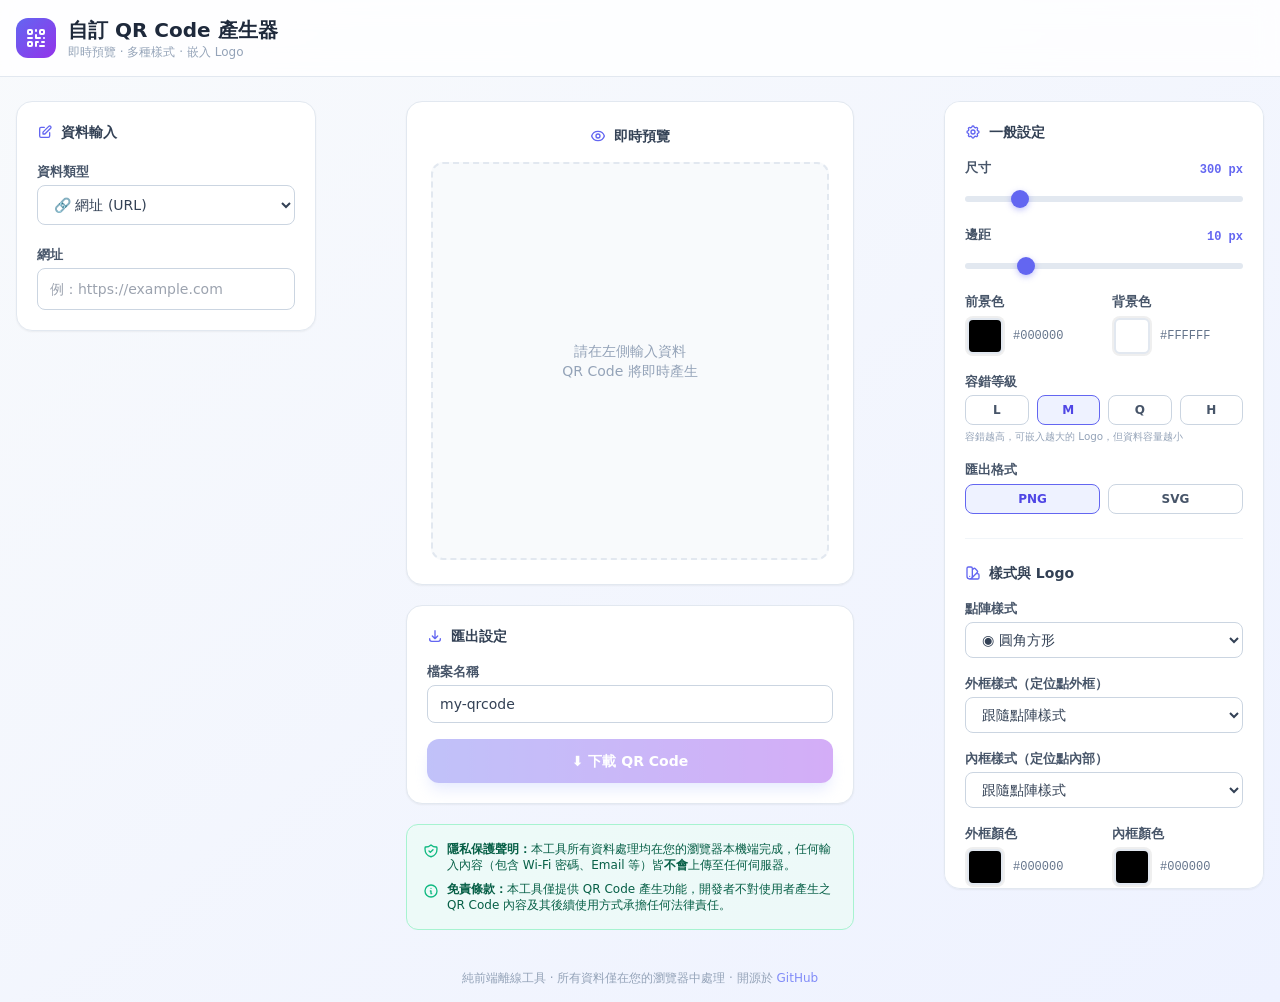
==== index.html @ b0bf81ec ""Initial commit"" ====
<!DOCTYPE html>
<html lang="zh-Hant">
<head>
  <meta charset="UTF-8" />
  <meta name="viewport" content="width=device-width, initial-scale=1.0" />
  <title>自訂 QR Code 產生器</title>

  <!-- ═══ Content Security Policy ═══ -->
  <meta http-equiv="Content-Security-Policy"
        content="default-src 'none';
                 script-src 'self' 'unsafe-inline';
                 style-src 'self' 'unsafe-inline';
                 img-src 'self' data: blob:;
                 font-src 'self';
                 connect-src 'none';
                 form-action 'none';
                 base-uri 'self';" />

  <!-- ═══ Additional Security Headers ═══ -->
  <meta http-equiv="X-Content-Type-Options" content="nosniff" />
  <meta name="referrer" content="no-referrer" />

  <!-- ═══ Production CSS (compiled Tailwind) ═══ -->
  <link rel="stylesheet" href="assets/css/style.css" />

  <!-- ═══ Local JS (no external CDN) ═══ -->
  <script src="assets/js/qr-code-styling.js" defer></script>

  <style>
    /* ── Custom scrollbar ── */
    ::-webkit-scrollbar { width: 6px; }
    ::-webkit-scrollbar-track { background: transparent; }
    ::-webkit-scrollbar-thumb { background: #cbd5e1; border-radius: 3px; }

    /* ── Smooth transitions ── */
    input, select, button, .panel { transition: all 0.3s ease; }
    .panel:hover { box-shadow: 0 8px 30px rgba(0,0,0,0.08); }

    /* ── Range slider ── */
    input[type="range"] {
      -webkit-appearance: none; appearance: none;
      height: 6px; border-radius: 3px; background: #e2e8f0; outline: none;
    }
    input[type="range"]::-webkit-slider-thumb {
      -webkit-appearance: none; appearance: none;
      width: 18px; height: 18px; border-radius: 50%;
      background: #6366f1; cursor: pointer;
      box-shadow: 0 2px 6px rgba(99,102,241,0.4);
      transition: transform 0.2s ease;
    }
    input[type="range"]::-webkit-slider-thumb:hover { transform: scale(1.2); }

    /* ── Color input ── */
    input[type="color"] {
      -webkit-appearance: none; appearance: none; border: none;
      width: 40px; height: 40px; border-radius: 8px; cursor: pointer; padding: 2px;
    }
    input[type="color"]::-webkit-color-swatch-wrapper { padding: 0; }
    input[type="color"]::-webkit-color-swatch { border: 2px solid #e2e8f0; border-radius: 6px; }

    /* ── QR container ── */
    #qr-canvas { display: flex; align-items: center; justify-content: center; }
    #qr-canvas canvas, #qr-canvas svg { max-width: 100%; height: auto !important; }

    /* ── Animations ── */
    @keyframes fadeIn {
      from { opacity: 0; transform: translateY(8px); }
      to   { opacity: 1; transform: translateY(0); }
    }
    .fade-in { animation: fadeIn 0.35s ease-out; }

    .field-label {
      font-size: 0.8rem; font-weight: 600; color: #475569;
      margin-bottom: 0.25rem; display: block;
    }
    .active-ec  { background: #eef2ff; border-color: #6366f1 !important; color: #4f46e5 !important; font-weight: 700; }
    .active-fmt { background: #eef2ff; border-color: #6366f1 !important; color: #4f46e5 !important; font-weight: 700; }
  </style>
</head>
<body class="bg-gradient-to-br from-slate-50 to-indigo-50 min-h-screen">

  <!-- ════════ Header ════════ -->
  <header class="bg-white/80 backdrop-blur-md border-b border-slate-200 sticky top-0 z-50">
    <div class="max-w-7xl mx-auto px-4 py-4 flex items-center gap-3">
      <div class="w-10 h-10 rounded-xl bg-gradient-to-br from-indigo-500 to-purple-600 flex items-center justify-center">
        <svg class="w-6 h-6 text-white" fill="none" stroke="currentColor" viewBox="0 0 24 24">
          <path stroke-linecap="round" stroke-linejoin="round" stroke-width="2"
                d="M12 4v1m6 11h2m-6 0h-2v4m0-11v3m0 0h.01M12 12h4.01M16 20h4M4 12h4m12 0h.01M5 8h2a1 1 0 001-1V5a1 1 0 00-1-1H5a1 1 0 00-1 1v2a1 1 0 001 1zm12 0h2a1 1 0 001-1V5a1 1 0 00-1-1h-2a1 1 0 00-1 1v2a1 1 0 001 1zM5 20h2a1 1 0 001-1v-2a1 1 0 00-1-1H5a1 1 0 00-1 1v2a1 1 0 001 1z" />
        </svg>
      </div>
      <div>
        <h1 class="text-xl font-bold text-slate-800">自訂 QR Code 產生器</h1>
        <p class="text-xs text-slate-400">即時預覽 · 多種樣式 · 嵌入 Logo</p>
      </div>
    </div>
  </header>

  <!-- ════════ Main 3-Column Grid ════════ -->
  <main class="max-w-7xl mx-auto px-4 py-6 grid grid-cols-1 lg:grid-cols-[300px_1fr_320px] gap-6">

    <!-- ═══ LEFT: Input Panel ═══ -->
    <section class="panel bg-white rounded-2xl shadow-sm border border-slate-200 p-5 space-y-5 h-fit lg:sticky lg:top-24">
      <h2 class="text-sm font-bold text-slate-700 flex items-center gap-2">
        <svg class="w-4 h-4 text-indigo-500" fill="none" stroke="currentColor" viewBox="0 0 24 24"><path stroke-linecap="round" stroke-linejoin="round" stroke-width="2" d="M11 5H6a2 2 0 00-2 2v11a2 2 0 002 2h11a2 2 0 002-2v-5m-1.414-9.414a2 2 0 112.828 2.828L11.828 15H9v-2.828l8.586-8.586z"/></svg>
        資料輸入
      </h2>

      <!-- Data Type Selector -->
      <div>
        <label class="field-label" for="data-type">資料類型</label>
        <select id="data-type"
                class="w-full rounded-lg border border-slate-300 bg-white px-3 py-2.5 text-sm text-slate-700 focus:ring-2 focus:ring-indigo-400 focus:border-indigo-400 outline-none">
          <option value="url">&#128279; 網址 (URL)</option>
          <option value="text">&#128221; 純文字</option>
          <option value="wifi">&#128246; Wi-Fi</option>
          <option value="email">&#128231; 電子郵件</option>
        </select>
      </div>

      <!-- Dynamic Input Container -->
      <div id="dynamic-inputs" class="space-y-4 fade-in"></div>
    </section>

    <!-- ═══ CENTER: Preview & Actions ═══ -->
    <section class="flex flex-col items-center gap-5">
      <!-- QR Preview Card -->
      <div class="panel bg-white rounded-2xl shadow-sm border border-slate-200 p-6 w-full max-w-md">
        <h2 class="text-sm font-bold text-slate-700 mb-4 text-center flex items-center justify-center gap-2">
          <svg class="w-4 h-4 text-indigo-500" fill="none" stroke="currentColor" viewBox="0 0 24 24"><path stroke-linecap="round" stroke-linejoin="round" stroke-width="2" d="M15 12a3 3 0 11-6 0 3 3 0 016 0z"/><path stroke-linecap="round" stroke-linejoin="round" stroke-width="2" d="M2.458 12C3.732 7.943 7.523 5 12 5c4.478 0 8.268 2.943 9.542 7-1.274 4.057-5.064 7-9.542 7-4.477 0-8.268-2.943-9.542-7z"/></svg>
          即時預覽
        </h2>
        <div id="qr-canvas"
             class="w-full aspect-square bg-slate-50 rounded-xl flex items-center justify-center border-2 border-dashed border-slate-200 overflow-hidden">
          <p id="qr-placeholder" class="text-slate-400 text-sm text-center px-4">請在左側輸入資料<br/>QR Code 將即時產生</p>
        </div>
        <!-- Error message -->
        <div id="error-container"
             class="hidden mt-3 p-3 bg-red-50 border border-red-200 rounded-lg text-red-600 text-xs flex items-start gap-2">
          <svg class="w-4 h-4 mt-0.5 flex-shrink-0" fill="none" stroke="currentColor" viewBox="0 0 24 24"><path stroke-linecap="round" stroke-linejoin="round" stroke-width="2" d="M12 8v4m0 4h.01M21 12a9 9 0 11-18 0 9 9 0 0118 0z"/></svg>
          <span id="error-message"></span>
        </div>
      </div>

      <!-- Actions Card -->
      <div class="panel bg-white rounded-2xl shadow-sm border border-slate-200 p-5 w-full max-w-md space-y-4">
        <h2 class="text-sm font-bold text-slate-700 flex items-center gap-2">
          <svg class="w-4 h-4 text-indigo-500" fill="none" stroke="currentColor" viewBox="0 0 24 24"><path stroke-linecap="round" stroke-linejoin="round" stroke-width="2" d="M4 16v1a3 3 0 003 3h10a3 3 0 003-3v-1m-4-4l-4 4m0 0l-4-4m4 4V4"/></svg>
          匯出設定
        </h2>
        <div>
          <label class="field-label" for="filename-input">檔案名稱</label>
          <input id="filename-input" type="text" value="my-qrcode" placeholder="輸入檔案名稱"
                 class="w-full rounded-lg border border-slate-300 px-3 py-2 text-sm text-slate-700 focus:ring-2 focus:ring-indigo-400 focus:border-indigo-400 outline-none" />
        </div>
        <button id="download-btn"
                class="w-full py-3 rounded-xl bg-gradient-to-r from-indigo-500 to-purple-600 text-white font-semibold text-sm hover:from-indigo-600 hover:to-purple-700 active:scale-95 transition-all shadow-lg shadow-indigo-200 disabled:opacity-40 disabled:cursor-not-allowed disabled:active:scale-100"
                disabled>
          &#11015; 下載 QR Code
        </button>
      </div>

      <!-- Privacy & Disclaimer -->
      <div class="w-full max-w-md bg-emerald-50/60 border border-emerald-200 rounded-xl p-4 text-xs text-emerald-800 space-y-2">
        <p class="flex items-start gap-2">
          <svg class="w-4 h-4 mt-0.5 flex-shrink-0 text-emerald-500" fill="none" stroke="currentColor" viewBox="0 0 24 24"><path stroke-linecap="round" stroke-linejoin="round" stroke-width="2" d="M9 12l2 2 4-4m5.618-4.016A11.955 11.955 0 0112 2.944a11.955 11.955 0 01-8.618 3.04A12.02 12.02 0 003 9c0 5.591 3.824 10.29 9 11.622 5.176-1.332 9-6.03 9-11.622 0-1.042-.133-2.052-.382-3.016z"/></svg>
          <span><strong>隱私保護聲明：</strong>本工具所有資料處理均在您的瀏覽器本機端完成，任何輸入內容（包含 Wi-Fi 密碼、Email 等）皆<strong>不會</strong>上傳至任何伺服器。</span>
        </p>
        <p class="flex items-start gap-2">
          <svg class="w-4 h-4 mt-0.5 flex-shrink-0 text-emerald-500" fill="none" stroke="currentColor" viewBox="0 0 24 24"><path stroke-linecap="round" stroke-linejoin="round" stroke-width="2" d="M13 16h-1v-4h-1m1-4h.01M21 12a9 9 0 11-18 0 9 9 0 0118 0z"/></svg>
          <span><strong>免責條款：</strong>本工具僅提供 QR Code 產生功能，開發者不對使用者產生之 QR Code 內容及其後續使用方式承擔任何法律責任。</span>
        </p>
      </div>
    </section>

    <!-- ═══ RIGHT: Settings Panel ═══ -->
    <section class="panel bg-white rounded-2xl shadow-sm border border-slate-200 p-5 space-y-6 h-fit lg:sticky lg:top-24 overflow-y-auto lg:max-h-[calc(100vh-7rem)]">

      <!-- ── General Settings ── -->
      <div class="space-y-4">
        <h2 class="text-sm font-bold text-slate-700 flex items-center gap-2">
          <svg class="w-4 h-4 text-indigo-500" fill="none" stroke="currentColor" viewBox="0 0 24 24"><path stroke-linecap="round" stroke-linejoin="round" stroke-width="2" d="M10.325 4.317c.426-1.756 2.924-1.756 3.35 0a1.724 1.724 0 002.573 1.066c1.543-.94 3.31.826 2.37 2.37a1.724 1.724 0 001.066 2.573c1.756.426 1.756 2.924 0 3.35a1.724 1.724 0 00-1.066 2.573c.94 1.543-.826 3.31-2.37 2.37a1.724 1.724 0 00-2.573 1.066c-.426 1.756-2.924 1.756-3.35 0a1.724 1.724 0 00-2.573-1.066c-1.543.94-3.31-.826-2.37-2.37a1.724 1.724 0 00-1.066-2.573c-1.756-.426-1.756-2.924 0-3.35a1.724 1.724 0 001.066-2.573c-.94-1.543.826-3.31 2.37-2.37.996.608 2.296.07 2.572-1.065z"/><path stroke-linecap="round" stroke-linejoin="round" stroke-width="2" d="M15 12a3 3 0 11-6 0 3 3 0 016 0z"/></svg>
          一般設定
        </h2>

        <!-- Size -->
        <div>
          <div class="flex justify-between items-center mb-1">
            <label class="field-label">尺寸</label>
            <span id="size-value" class="text-xs text-indigo-500 font-mono font-semibold">300 px</span>
          </div>
          <input id="size-slider" type="range" min="150" max="1000" value="300" step="10" class="w-full" />
        </div>

        <!-- Margin -->
        <div>
          <div class="flex justify-between items-center mb-1">
            <label class="field-label">邊距</label>
            <span id="margin-value" class="text-xs text-indigo-500 font-mono font-semibold">10 px</span>
          </div>
          <input id="margin-slider" type="range" min="0" max="50" value="10" step="1" class="w-full" />
        </div>

        <!-- Colors -->
        <div class="grid grid-cols-2 gap-4">
          <div>
            <label class="field-label">前景色</label>
            <div class="flex items-center gap-2">
              <input id="fg-color" type="color" value="#000000" />
              <span id="fg-hex" class="text-xs font-mono text-slate-500">#000000</span>
            </div>
          </div>
          <div>
            <label class="field-label">背景色</label>
            <div class="flex items-center gap-2">
              <input id="bg-color" type="color" value="#FFFFFF" />
              <span id="bg-hex" class="text-xs font-mono text-slate-500">#FFFFFF</span>
            </div>
          </div>
        </div>

        <!-- Error Correction -->
        <div>
          <label class="field-label">容錯等級</label>
          <div class="grid grid-cols-4 gap-2 mt-1">
            <button data-ec="L" class="ec-btn py-1.5 rounded-lg text-xs font-semibold border border-slate-300 text-slate-600 hover:border-indigo-400 hover:text-indigo-600 transition-all" title="低 (~7%)">L</button>
            <button data-ec="M" class="ec-btn py-1.5 rounded-lg text-xs font-semibold border border-slate-300 text-slate-600 hover:border-indigo-400 hover:text-indigo-600 transition-all active-ec" title="中 (~15%)">M</button>
            <button data-ec="Q" class="ec-btn py-1.5 rounded-lg text-xs font-semibold border border-slate-300 text-slate-600 hover:border-indigo-400 hover:text-indigo-600 transition-all" title="較高 (~25%)">Q</button>
            <button data-ec="H" class="ec-btn py-1.5 rounded-lg text-xs font-semibold border border-slate-300 text-slate-600 hover:border-indigo-400 hover:text-indigo-600 transition-all" title="最高 (~30%)">H</button>
          </div>
          <p class="text-[0.65rem] text-slate-400 mt-1">容錯越高，可嵌入越大的 Logo，但資料容量越小</p>
        </div>

        <!-- Export Format -->
        <div>
          <label class="field-label">匯出格式</label>
          <div class="grid grid-cols-2 gap-2 mt-1">
            <button data-fmt="png" class="fmt-btn py-1.5 rounded-lg text-xs font-semibold border border-slate-300 text-slate-600 hover:border-indigo-400 hover:text-indigo-600 transition-all active-fmt">PNG</button>
            <button data-fmt="svg" class="fmt-btn py-1.5 rounded-lg text-xs font-semibold border border-slate-300 text-slate-600 hover:border-indigo-400 hover:text-indigo-600 transition-all">SVG</button>
          </div>
        </div>
      </div>

      <hr class="border-slate-100" />

      <!-- ── Design & Logo ── -->
      <div class="space-y-4">
        <h2 class="text-sm font-bold text-slate-700 flex items-center gap-2">
          <svg class="w-4 h-4 text-indigo-500" fill="none" stroke="currentColor" viewBox="0 0 24 24"><path stroke-linecap="round" stroke-linejoin="round" stroke-width="2" d="M7 21a4 4 0 01-4-4V5a2 2 0 012-2h4a2 2 0 012 2v12a4 4 0 01-4 4zm0 0h12a2 2 0 002-2v-4a2 2 0 00-2-2h-2.343M11 7.343l1.657-1.657a2 2 0 012.828 0l2.829 2.829a2 2 0 010 2.828l-8.486 8.485M7 17h.01"/></svg>
          樣式與 Logo
        </h2>

        <!-- Dot Style -->
        <div>
          <label class="field-label">點陣樣式</label>
          <select id="dot-style"
                  class="w-full rounded-lg border border-slate-300 bg-white px-3 py-2 text-sm text-slate-700 focus:ring-2 focus:ring-indigo-400 focus:border-indigo-400 outline-none">
            <option value="square">&#9632; 方形</option>
            <option value="dots">&#9679; 圓點</option>
            <option value="rounded" selected>&#9673; 圓角方形</option>
            <option value="extra-rounded">&#11044; 超圓角</option>
            <option value="classy">&#9670; 經典</option>
            <option value="classy-rounded">&#9671; 經典圓角</option>
          </select>
        </div>

        <!-- Corner Square Style (Outer Eye) -->
        <div>
          <label class="field-label">外框樣式（定位點外框）</label>
          <select id="corner-square-style"
                  class="w-full rounded-lg border border-slate-300 bg-white px-3 py-2 text-sm text-slate-700 focus:ring-2 focus:ring-indigo-400 focus:border-indigo-400 outline-none">
            <option value="">跟隨點陣樣式</option>
            <option value="square">&#9632; 方形</option>
            <option value="dot">&#9679; 圓形</option>
            <option value="extra-rounded">&#9673; 超圓角</option>
          </select>
        </div>

        <!-- Corner Dot Style (Inner Eye) -->
        <div>
          <label class="field-label">內框樣式（定位點內部）</label>
          <select id="corner-dot-style"
                  class="w-full rounded-lg border border-slate-300 bg-white px-3 py-2 text-sm text-slate-700 focus:ring-2 focus:ring-indigo-400 focus:border-indigo-400 outline-none">
            <option value="">跟隨點陣樣式</option>
            <option value="square">&#9632; 方形</option>
            <option value="dot">&#9679; 圓形</option>
          </select>
        </div>

        <!-- Corner Colors -->
        <div class="grid grid-cols-2 gap-4">
          <div>
            <label class="field-label">外框顏色</label>
            <div class="flex items-center gap-2">
              <input id="corner-square-color" type="color" value="#000000" />
              <span id="csq-hex" class="text-xs font-mono text-slate-500">#000000</span>
            </div>
          </div>
          <div>
            <label class="field-label">內框顏色</label>
            <div class="flex items-center gap-2">
              <input id="corner-dot-color" type="color" value="#000000" />
              <span id="cdot-hex" class="text-xs font-mono text-slate-500">#000000</span>
            </div>
          </div>
        </div>

        <hr class="border-slate-100" />

        <!-- Logo Upload -->
        <div>
          <label class="field-label">嵌入 Logo</label>
          <div id="logo-drop-zone"
               class="mt-1 border-2 border-dashed border-slate-300 rounded-xl p-4 text-center cursor-pointer hover:border-indigo-400 hover:bg-indigo-50/30 transition-all">
            <input id="logo-input" type="file" accept="image/png,image/jpeg,image/gif,image/svg+xml,image/webp" class="hidden" />
            <div id="logo-preview-area">
              <svg class="mx-auto w-8 h-8 text-slate-400 mb-2" fill="none" stroke="currentColor" viewBox="0 0 24 24"><path stroke-linecap="round" stroke-linejoin="round" stroke-width="2" d="M4 16l4.586-4.586a2 2 0 012.828 0L16 16m-2-2l1.586-1.586a2 2 0 012.828 0L20 14m-6-6h.01M6 20h12a2 2 0 002-2V6a2 2 0 00-2-2H6a2 2 0 00-2 2v12a2 2 0 002 2z"/></svg>
              <p class="text-xs text-slate-500">點擊或拖放圖片上傳</p>
              <p class="text-[0.6rem] text-slate-400 mt-1">支援 PNG / JPG / SVG / WebP（上限 2 MB）</p>
            </div>
          </div>
          <button id="remove-logo-btn"
                  class="hidden mt-2 text-xs text-red-500 hover:text-red-700 transition-colors">
            &#10005; 移除 Logo
          </button>
        </div>

        <!-- Logo Size -->
        <div id="logo-size-container" class="hidden">
          <div class="flex justify-between items-center mb-1">
            <label class="field-label">Logo 大小比例</label>
            <span id="logo-size-value" class="text-xs text-indigo-500 font-mono font-semibold">0.4</span>
          </div>
          <input id="logo-size-slider" type="range" min="0.1" max="0.5" value="0.4" step="0.05" class="w-full" />
        </div>
      </div>
    </section>
  </main>

  <!-- ════════ Footer ════════ -->
  <footer class="text-center py-4 text-xs text-slate-400">
    純前端離線工具 · 所有資料僅在您的瀏覽器中處理 · 開源於
    <a href="https://github.com/" class="text-indigo-400 hover:underline" target="_blank" rel="noopener noreferrer">GitHub</a>
  </footer>

  <!-- ════════ JavaScript ════════ -->
  <script>
  "use strict";
  document.addEventListener("DOMContentLoaded", function () {

    // ═══════════════════════════════════════════
    //  Security: Input sanitization utilities
    // ═══════════════════════════════════════════
    const SecurityUtils = {
      /** Sanitize user text — strip potential HTML/script tags */
      sanitizeText: function (str) {
        if (typeof str !== "string") return "";
        return str.replace(/[<>"'&]/g, function (ch) {
          return {"<":"&lt;",">":"&gt;","\"":"&quot;","'":"&#x27;","&":"&amp;"}[ch];
        });
      },

      /** Sanitize filename — allow only safe characters */
      sanitizeFilename: function (name) {
        return name.replace(/[^a-zA-Z0-9_\-一-鿿]/g, "_").substring(0, 100) || "my-qrcode";
      },

      /** Validate file as an image: check magic bytes */
      validateImageFile: function (file) {
        return new Promise(function (resolve, reject) {
          // 1. Check size (max 2 MB)
          var MAX_SIZE = 2 * 1024 * 1024;
          if (file.size > MAX_SIZE) {
            reject(new Error("檔案大小超過 2 MB 上限（目前 " + (file.size / 1024 / 1024).toFixed(1) + " MB）"));
            return;
          }

          // 2. Check MIME type
          var ALLOWED_MIMES = ["image/png","image/jpeg","image/gif","image/svg+xml","image/webp"];
          if (!ALLOWED_MIMES.includes(file.type)) {
            reject(new Error("不支援的檔案格式：" + file.type + "。請使用 PNG、JPG、GIF、SVG 或 WebP。"));
            return;
          }

          // 3. Verify magic bytes (header signature)
          var reader = new FileReader();
          reader.onload = function (e) {
            var bytes = new Uint8Array(e.target.result);
            var valid = false;

            // PNG: 137 80 78 71
            if (bytes[0] === 0x89 && bytes[1] === 0x50 && bytes[2] === 0x4E && bytes[3] === 0x47) valid = true;
            // JPEG: 255 216 255
            else if (bytes[0] === 0xFF && bytes[1] === 0xD8 && bytes[2] === 0xFF) valid = true;
            // GIF: 47 49 46 38
            else if (bytes[0] === 0x47 && bytes[1] === 0x49 && bytes[2] === 0x46 && bytes[3] === 0x38) valid = true;
            // WebP: RIFF....WEBP
            else if (bytes[0] === 0x52 && bytes[1] === 0x49 && bytes[2] === 0x46 && bytes[3] === 0x46 &&
                     bytes[8] === 0x57 && bytes[9] === 0x45 && bytes[10] === 0x42 && bytes[11] === 0x50) valid = true;
            // SVG: starts with < (text-based — allow if MIME matches)
            else if (file.type === "image/svg+xml" && (bytes[0] === 0x3C || bytes[0] === 0xEF)) valid = true;

            if (!valid) {
              reject(new Error("檔案內容與宣稱的格式不符，可能已損壞或遭竄改。"));
              return;
            }

            // 4. For SVG, additionally check for script tags
            if (file.type === "image/svg+xml") {
              var textReader = new FileReader();
              textReader.onload = function (te) {
                var svgText = te.target.result;
                if (/<script/i.test(svgText) || /on\w+\s*=/i.test(svgText) || /javascript:/i.test(svgText)) {
                  reject(new Error("SVG 檔案含有潛在的惡意腳本，已被攔截。"));
                  return;
                }
                resolve(file);
              };
              textReader.readAsText(file);
              return;
            }

            resolve(file);
          };
          reader.readAsArrayBuffer(file.slice(0, 16));
        });
      }
    };

    // ═══════════════════════════════════════════
    //  State
    // ═══════════════════════════════════════════
    var state = {
      dataType: "url",
      errorCorrection: "M",
      exportFormat: "png",
      logoImage: null,
      qrInstance: null,
      hasData: false
    };

    // ═══════════════════════════════════════════
    //  DOM References
    // ═══════════════════════════════════════════
    function $(sel) { return document.querySelector(sel); }
    function $$(sel) { return document.querySelectorAll(sel); }

    var DOM = {
      dataType:          $("#data-type"),
      dynamicInputs:     $("#dynamic-inputs"),
      qrCanvas:          $("#qr-canvas"),
      placeholder:       $("#qr-placeholder"),
      errorContainer:    $("#error-container"),
      errorMessage:      $("#error-message"),
      downloadBtn:       $("#download-btn"),
      filenameInput:     $("#filename-input"),
      sizeSlider:        $("#size-slider"),
      sizeValue:         $("#size-value"),
      marginSlider:      $("#margin-slider"),
      marginValue:       $("#margin-value"),
      fgColor:           $("#fg-color"),
      bgColor:           $("#bg-color"),
      fgHex:             $("#fg-hex"),
      bgHex:             $("#bg-hex"),
      dotStyle:          $("#dot-style"),
      cornerSquareStyle: $("#corner-square-style"),
      cornerDotStyle:    $("#corner-dot-style"),
      cornerSquareColor: $("#corner-square-color"),
      cornerDotColor:    $("#corner-dot-color"),
      csqHex:            $("#csq-hex"),
      cdotHex:           $("#cdot-hex"),
      logoInput:         $("#logo-input"),
      logoDropZone:      $("#logo-drop-zone"),
      logoPreviewArea:   $("#logo-preview-area"),
      removeLogoBtn:     $("#remove-logo-btn"),
      logoSizeContainer: $("#logo-size-container"),
      logoSizeSlider:    $("#logo-size-slider"),
      logoSizeValue:     $("#logo-size-value")
    };

    // ═══════════════════════════════════════════
    //  Input Templates (using createElement for XSS safety)
    // ═══════════════════════════════════════════
    function createInput(type, id, placeholder, extra) {
      var el;
      if (type === "textarea") {
        el = document.createElement("textarea");
        el.rows = extra && extra.rows ? extra.rows : 3;
        el.className = "w-full rounded-lg border border-slate-300 px-3 py-2.5 text-sm text-slate-700 focus:ring-2 focus:ring-indigo-400 focus:border-indigo-400 outline-none resize-none";
      } else if (type === "select") {
        el = document.createElement("select");
        el.className = "w-full rounded-lg border border-slate-300 bg-white px-3 py-2.5 text-sm text-slate-700 focus:ring-2 focus:ring-indigo-400 focus:border-indigo-400 outline-none";
        if (extra && extra.options) {
          extra.options.forEach(function (opt) {
            var o = document.createElement("option");
            o.value = opt.value;
            o.textContent = opt.label;
            el.appendChild(o);
          });
        }
      } else {
        el = document.createElement("input");
        el.type = type;
        el.className = "w-full rounded-lg border border-slate-300 px-3 py-2.5 text-sm text-slate-700 focus:ring-2 focus:ring-indigo-400 focus:border-indigo-400 outline-none";
      }
      el.id = id;
      el.placeholder = placeholder || "";
      return el;
    }

    function createFieldBlock(labelText, inputEl) {
      var wrapper = document.createElement("div");
      var label = document.createElement("label");
      label.className = "field-label";
      label.textContent = labelText;
      label.setAttribute("for", inputEl.id);
      wrapper.appendChild(label);
      wrapper.appendChild(inputEl);
      return wrapper;
    }

    var INPUT_BUILDERS = {
      url: function () {
        var container = document.createElement("div");
        container.className = "fade-in";
        container.appendChild(createFieldBlock("網址", createInput("url", "input-url", "例：https://example.com")));
        return container;
      },
      text: function () {
        var container = document.createElement("div");
        container.className = "fade-in";
        var ta = createInput("textarea", "input-text", "輸入任意文字…", { rows: 4 });
        container.appendChild(createFieldBlock("文字內容", ta));
        var counter = document.createElement("p");
        counter.id = "char-count";
        counter.className = "text-right text-[0.65rem] text-slate-400 mt-1";
        counter.textContent = "0 / 4296 字元";
        container.appendChild(counter);
        return container;
      },
      wifi: function () {
        var container = document.createElement("div");
        container.className = "space-y-3 fade-in";

        container.appendChild(createFieldBlock("網路名稱 (SSID)", createInput("text", "input-ssid", "輸入 Wi-Fi 名稱")));

        // Password with toggle
        var passBlock = document.createElement("div");
        var passLabel = document.createElement("label");
        passLabel.className = "field-label";
        passLabel.textContent = "密碼";
        passLabel.setAttribute("for", "input-password");
        passBlock.appendChild(passLabel);
        var passWrap = document.createElement("div");
        passWrap.className = "relative";
        var passInput = createInput("password", "input-password", "輸入密碼");
        passInput.className += " pr-10";
        passWrap.appendChild(passInput);
        var toggleBtn = document.createElement("button");
        toggleBtn.type = "button";
        toggleBtn.id = "toggle-password";
        toggleBtn.className = "absolute right-2 top-1/2 -translate-y-1/2 text-slate-400 hover:text-slate-600 transition-colors";
        toggleBtn.title = "顯示/隱藏密碼";
        toggleBtn.innerHTML = '<svg class="w-5 h-5" fill="none" stroke="currentColor" viewBox="0 0 24 24"><path stroke-linecap="round" stroke-linejoin="round" stroke-width="2" d="M15 12a3 3 0 11-6 0 3 3 0 016 0z"/><path stroke-linecap="round" stroke-linejoin="round" stroke-width="2" d="M2.458 12C3.732 7.943 7.523 5 12 5c4.478 0 8.268 2.943 9.542 7-1.274 4.057-5.064 7-9.542 7-4.477 0-8.268-2.943-9.542-7z"/></svg>';
        passWrap.appendChild(toggleBtn);
        passBlock.appendChild(passWrap);
        container.appendChild(passBlock);

        container.appendChild(createFieldBlock("加密方式", createInput("select", "input-encryption", "", {
          options: [
            { value: "WPA", label: "WPA / WPA2 / WPA3" },
            { value: "WEP", label: "WEP" },
            { value: "nopass", label: "無密碼（開放）" }
          ]
        })));

        var checkBlock = document.createElement("div");
        checkBlock.className = "flex items-center gap-2";
        var cb = document.createElement("input");
        cb.type = "checkbox"; cb.id = "input-hidden";
        cb.className = "rounded border-slate-300 text-indigo-500 focus:ring-indigo-400 w-4 h-4";
        checkBlock.appendChild(cb);
        var cbLabel = document.createElement("label");
        cbLabel.setAttribute("for", "input-hidden");
        cbLabel.className = "text-sm text-slate-600";
        cbLabel.textContent = "隱藏網路 (SSID 不廣播)";
        checkBlock.appendChild(cbLabel);
        container.appendChild(checkBlock);

        return container;
      },
      email: function () {
        var container = document.createElement("div");
        container.className = "space-y-3 fade-in";
        container.appendChild(createFieldBlock("收件人", createInput("email", "input-email-to", "例：user@example.com")));
        container.appendChild(createFieldBlock("主旨", createInput("text", "input-email-subject", "輸入郵件主旨")));
        container.appendChild(createFieldBlock("內文", createInput("textarea", "input-email-body", "輸入郵件內文…", { rows: 3 })));
        return container;
      }
    };

    // ═══════════════════════════════════════════
    //  Data Builder (raw string for QR — no HTML)
    // ═══════════════════════════════════════════
    function buildDataString() {
      switch (state.dataType) {
        case "url":
          return ($("#input-url") || {}).value || "";
        case "text":
          return ($("#input-text") || {}).value || "";
        case "wifi":
          var ssid   = ($("#input-ssid") || {}).value || "";
          var pass   = ($("#input-password") || {}).value || "";
          var enc    = ($("#input-encryption") || {}).value || "WPA";
          var hidden = ($("#input-hidden") || {}).checked ? "true" : "false";
          if (!ssid) return "";
          // Escape special Wi-Fi chars: \ ; , " :
          function escWifi(s) { return s.replace(/([\\;,":])/, "\\$1"); }
          return "WIFI:T:" + enc + ";S:" + escWifi(ssid) + ";P:" + escWifi(pass) + ";H:" + hidden + ";;";
        case "email":
          var to      = ($("#input-email-to") || {}).value || "";
          var subject = ($("#input-email-subject") || {}).value || "";
          var body    = ($("#input-email-body") || {}).value || "";
          if (!to) return "";
          var params = [];
          if (subject) params.push("subject=" + encodeURIComponent(subject));
          if (body)    params.push("body=" + encodeURIComponent(body));
          return "mailto:" + to + (params.length ? "?" + params.join("&") : "");
        default:
          return "";
      }
    }

    // ═══════════════════════════════════════════
    //  QR Capacity Limits (byte limits per EC)
    // ═══════════════════════════════════════════
    var QR_CAPACITY = { L: 2953, M: 2331, Q: 1663, H: 1273 };

    // ═══════════════════════════════════════════
    //  Debounce
    // ═══════════════════════════════════════════
    function debounce(fn, ms) {
      var timer;
      return function () {
        var args = arguments, ctx = this;
        clearTimeout(timer);
        timer = setTimeout(function () { fn.apply(ctx, args); }, ms);
      };
    }

    // ═══════════════════════════════════════════
    //  Error display
    // ═══════════════════════════════════════════
    function showError(msg) {
      DOM.errorContainer.classList.remove("hidden");
      DOM.errorMessage.textContent = msg;    // textContent prevents XSS
    }
    function hideError() {
      DOM.errorContainer.classList.add("hidden");
      DOM.errorMessage.textContent = "";
    }

    // ═══════════════════════════════════════════
    //  Render QR Code
    // ═══════════════════════════════════════════
    function renderQR() {
      var data = buildDataString();
      hideError();

      if (!data) {
        state.hasData = false;
        DOM.downloadBtn.disabled = true;
        DOM.qrCanvas.textContent = "";               // safe clear
        DOM.qrCanvas.appendChild(DOM.placeholder);
        DOM.placeholder.classList.remove("hidden");
        return;
      }

      // Check capacity
      var byteLength = new TextEncoder().encode(data).length;
      if (byteLength > QR_CAPACITY[state.errorCorrection]) {
        showError("資料量（" + byteLength + " bytes）超過目前容錯等級「" + state.errorCorrection + "」的上限（" + QR_CAPACITY[state.errorCorrection] + " bytes）。請縮減內容或降低容錯等級。");
        return;
      }

      state.hasData = true;
      DOM.downloadBtn.disabled = false;
      DOM.placeholder.classList.add("hidden");

      var size   = parseInt(DOM.sizeSlider.value, 10);
      var margin = parseInt(DOM.marginSlider.value, 10);

      var options = {
        width:  size,
        height: size,
        data:   data,
        margin: margin,
        type:   "canvas",
        dotsOptions:           { color: DOM.fgColor.value,           type: DOM.dotStyle.value },
        backgroundOptions:     { color: DOM.bgColor.value },
        cornersSquareOptions:  { color: DOM.cornerSquareColor.value },
        cornersDotOptions:     { color: DOM.cornerDotColor.value },
        qrOptions:             { errorCorrectionLevel: state.errorCorrection }
      };

      var csType = DOM.cornerSquareStyle.value;
      if (csType) options.cornersSquareOptions.type = csType;
      var cdType = DOM.cornerDotStyle.value;
      if (cdType) options.cornersDotOptions.type = cdType;

      if (state.logoImage) {
        options.image = state.logoImage;
        options.imageOptions = {
          crossOrigin: "anonymous",
          margin: 4,
          imageSize: parseFloat(DOM.logoSizeSlider.value)
        };
      }

      // Clear previous (safe)
      while (DOM.qrCanvas.firstChild) DOM.qrCanvas.removeChild(DOM.qrCanvas.firstChild);

      try {
        state.qrInstance = new QRCodeStyling(options);
        state.qrInstance.append(DOM.qrCanvas);
      } catch (err) {
        showError("產生 QR Code 時發生錯誤：" + err.message);
        state.hasData = false;
        DOM.downloadBtn.disabled = true;
      }
    }

    var debouncedRender = debounce(renderQR, 300);

    // ═══════════════════════════════════════════
    //  Render Dynamic Inputs (createElement, no innerHTML)
    // ═══════════════════════════════════════════
    function renderInputs() {
      state.dataType = DOM.dataType.value;
      // Clear safely
      while (DOM.dynamicInputs.firstChild) DOM.dynamicInputs.removeChild(DOM.dynamicInputs.firstChild);
      DOM.dynamicInputs.appendChild(INPUT_BUILDERS[state.dataType]());
      bindInputListeners();
      debouncedRender();
    }

    function bindInputListeners() {
      var inputs = DOM.dynamicInputs.querySelectorAll("input, textarea, select");
      inputs.forEach(function (el) {
        el.addEventListener("input", debouncedRender);
        el.addEventListener("change", debouncedRender);
      });

      // Character count for text
      var textInput = $("#input-text");
      var charCount = $("#char-count");
      if (textInput && charCount) {
        textInput.addEventListener("input", function () {
          var len = textInput.value.length;
          charCount.textContent = len + " / 4296 字元";
          charCount.classList.toggle("text-red-500", len > 4296);
        });
      }

      // Password toggle
      var toggleBtn = $("#toggle-password");
      var passInput = $("#input-password");
      if (toggleBtn && passInput) {
        toggleBtn.addEventListener("click", function () {
          passInput.type = passInput.type === "password" ? "text" : "password";
        });
      }
    }

    // ═══════════════════════════════════════════
    //  Setting Controls
    // ═══════════════════════════════════════════
    DOM.sizeSlider.addEventListener("input", function () {
      DOM.sizeValue.textContent = DOM.sizeSlider.value + " px";
      debouncedRender();
    });
    DOM.marginSlider.addEventListener("input", function () {
      DOM.marginValue.textContent = DOM.marginSlider.value + " px";
      debouncedRender();
    });
    DOM.fgColor.addEventListener("input", function () {
      DOM.fgHex.textContent = DOM.fgColor.value.toUpperCase();
      debouncedRender();
    });
    DOM.bgColor.addEventListener("input", function () {
      DOM.bgHex.textContent = DOM.bgColor.value.toUpperCase();
      debouncedRender();
    });
    DOM.cornerSquareColor.addEventListener("input", function () {
      DOM.csqHex.textContent = DOM.cornerSquareColor.value.toUpperCase();
      debouncedRender();
    });
    DOM.cornerDotColor.addEventListener("input", function () {
      DOM.cdotHex.textContent = DOM.cornerDotColor.value.toUpperCase();
      debouncedRender();
    });

    DOM.dotStyle.addEventListener("change", debouncedRender);
    DOM.cornerSquareStyle.addEventListener("change", debouncedRender);
    DOM.cornerDotStyle.addEventListener("change", debouncedRender);

    // Error Correction buttons
    $$(".ec-btn").forEach(function (btn) {
      btn.addEventListener("click", function () {
        $$(".ec-btn").forEach(function (b) { b.classList.remove("active-ec"); });
        btn.classList.add("active-ec");
        state.errorCorrection = btn.dataset.ec;
        debouncedRender();
      });
    });

    // Format buttons
    $$(".fmt-btn").forEach(function (btn) {
      btn.addEventListener("click", function () {
        $$(".fmt-btn").forEach(function (b) { b.classList.remove("active-fmt"); });
        btn.classList.add("active-fmt");
        state.exportFormat = btn.dataset.fmt;
      });
    });

    // ═══════════════════════════════════════════
    //  Logo Upload (with security validation)
    // ═══════════════════════════════════════════
    DOM.logoDropZone.addEventListener("click", function () { DOM.logoInput.click(); });
    DOM.logoDropZone.addEventListener("dragover", function (e) {
      e.preventDefault();
      DOM.logoDropZone.classList.add("border-indigo-400", "bg-indigo-50/50");
    });
    DOM.logoDropZone.addEventListener("dragleave", function () {
      DOM.logoDropZone.classList.remove("border-indigo-400", "bg-indigo-50/50");
    });
    DOM.logoDropZone.addEventListener("drop", function (e) {
      e.preventDefault();
      DOM.logoDropZone.classList.remove("border-indigo-400", "bg-indigo-50/50");
      var file = e.dataTransfer.files[0];
      if (file) processLogoFile(file);
    });

    DOM.logoInput.addEventListener("change", function () {
      var file = DOM.logoInput.files[0];
      if (file) processLogoFile(file);
    });

    function processLogoFile(file) {
      SecurityUtils.validateImageFile(file)
        .then(function (validFile) {
          var reader = new FileReader();
          reader.onload = function (e) {
            state.logoImage = e.target.result;
            // Build preview with createElement (XSS-safe)
            while (DOM.logoPreviewArea.firstChild) DOM.logoPreviewArea.removeChild(DOM.logoPreviewArea.firstChild);
            var img = document.createElement("img");
            img.src = e.target.result;
            img.alt = "Logo 預覽";
            img.className = "w-16 h-16 object-contain mx-auto rounded-lg";
            DOM.logoPreviewArea.appendChild(img);
            var nameP = document.createElement("p");
            nameP.className = "text-xs text-slate-500 mt-2";
            nameP.textContent = validFile.name;   // textContent, not innerHTML
            DOM.logoPreviewArea.appendChild(nameP);
            DOM.removeLogoBtn.classList.remove("hidden");
            DOM.logoSizeContainer.classList.remove("hidden");
            debouncedRender();
          };
          reader.readAsDataURL(validFile);
        })
        .catch(function (err) {
          showError(err.message);
          DOM.logoInput.value = "";
        });
    }

    DOM.removeLogoBtn.addEventListener("click", function () {
      state.logoImage = null;
      DOM.logoInput.value = "";
      // Rebuild placeholder with createElement
      while (DOM.logoPreviewArea.firstChild) DOM.logoPreviewArea.removeChild(DOM.logoPreviewArea.firstChild);
      var svgNS = "http://www.w3.org/2000/svg";
      var svgWrap = document.createElement("div");
      svgWrap.innerHTML = '<svg class="mx-auto w-8 h-8 text-slate-400 mb-2" fill="none" stroke="currentColor" viewBox="0 0 24 24"><path stroke-linecap="round" stroke-linejoin="round" stroke-width="2" d="M4 16l4.586-4.586a2 2 0 012.828 0L16 16m-2-2l1.586-1.586a2 2 0 012.828 0L20 14m-6-6h.01M6 20h12a2 2 0 002-2V6a2 2 0 00-2-2H6a2 2 0 00-2 2v12a2 2 0 002 2z"/></svg>';
      DOM.logoPreviewArea.appendChild(svgWrap.firstChild);
      var p1 = document.createElement("p");
      p1.className = "text-xs text-slate-500";
      p1.textContent = "點擊或拖放圖片上傳";
      DOM.logoPreviewArea.appendChild(p1);
      var p2 = document.createElement("p");
      p2.className = "text-[0.6rem] text-slate-400 mt-1";
      p2.textContent = "支援 PNG / JPG / SVG / WebP（上限 2 MB）";
      DOM.logoPreviewArea.appendChild(p2);
      DOM.removeLogoBtn.classList.add("hidden");
      DOM.logoSizeContainer.classList.add("hidden");
      debouncedRender();
    });

    DOM.logoSizeSlider.addEventListener("input", function () {
      DOM.logoSizeValue.textContent = DOM.logoSizeSlider.value;
      debouncedRender();
    });

    // ═══════════════════════════════════════════
    //  Download (sanitized filename)
    // ═══════════════════════════════════════════
    DOM.downloadBtn.addEventListener("click", function () {
      if (!state.qrInstance || !state.hasData) return;
      var rawName = DOM.filenameInput.value.trim();
      var safeName = SecurityUtils.sanitizeFilename(rawName);
      state.qrInstance.download({
        name: safeName,
        extension: state.exportFormat
      });
    });

    // ═══════════════════════════════════════════
    //  Data Type Change
    // ═══════════════════════════════════════════
    DOM.dataType.addEventListener("change", renderInputs);

    // ═══════════════════════════════════════════
    //  Initialize
    // ═══════════════════════════════════════════
    renderInputs();

  });
  </script>
</body>
</html>
---- assets/css/style.css ----
*,:after,:before{--tw-border-spacing-x:0;--tw-border-spacing-y:0;--tw-translate-x:0;--tw-translate-y:0;--tw-rotate:0;--tw-skew-x:0;--tw-skew-y:0;--tw-scale-x:1;--tw-scale-y:1;--tw-pan-x: ;--tw-pan-y: ;--tw-pinch-zoom: ;--tw-scroll-snap-strictness:proximity;--tw-gradient-from-position: ;--tw-gradient-via-position: ;--tw-gradient-to-position: ;--tw-ordinal: ;--tw-slashed-zero: ;--tw-numeric-figure: ;--tw-numeric-spacing: ;--tw-numeric-fraction: ;--tw-ring-inset: ;--tw-ring-offset-width:0px;--tw-ring-offset-color:#fff;--tw-ring-color:rgba(59,130,246,.5);--tw-ring-offset-shadow:0 0 #0000;--tw-ring-shadow:0 0 #0000;--tw-shadow:0 0 #0000;--tw-shadow-colored:0 0 #0000;--tw-blur: ;--tw-brightness: ;--tw-contrast: ;--tw-grayscale: ;--tw-hue-rotate: ;--tw-invert: ;--tw-saturate: ;--tw-sepia: ;--tw-drop-shadow: ;--tw-backdrop-blur: ;--tw-backdrop-brightness: ;--tw-backdrop-contrast: ;--tw-backdrop-grayscale: ;--tw-backdrop-hue-rotate: ;--tw-backdrop-invert: ;--tw-backdrop-opacity: ;--tw-backdrop-saturate: ;--tw-backdrop-sepia: ;--tw-contain-size: ;--tw-contain-layout: ;--tw-contain-paint: ;--tw-contain-style: }::backdrop{--tw-border-spacing-x:0;--tw-border-spacing-y:0;--tw-translate-x:0;--tw-translate-y:0;--tw-rotate:0;--tw-skew-x:0;--tw-skew-y:0;--tw-scale-x:1;--tw-scale-y:1;--tw-pan-x: ;--tw-pan-y: ;--tw-pinch-zoom: ;--tw-scroll-snap-strictness:proximity;--tw-gradient-from-position: ;--tw-gradient-via-position: ;--tw-gradient-to-position: ;--tw-ordinal: ;--tw-slashed-zero: ;--tw-numeric-figure: ;--tw-numeric-spacing: ;--tw-numeric-fraction: ;--tw-ring-inset: ;--tw-ring-offset-width:0px;--tw-ring-offset-color:#fff;--tw-ring-color:rgba(59,130,246,.5);--tw-ring-offset-shadow:0 0 #0000;--tw-ring-shadow:0 0 #0000;--tw-shadow:0 0 #0000;--tw-shadow-colored:0 0 #0000;--tw-blur: ;--tw-brightness: ;--tw-contrast: ;--tw-grayscale: ;--tw-hue-rotate: ;--tw-invert: ;--tw-saturate: ;--tw-sepia: ;--tw-drop-shadow: ;--tw-backdrop-blur: ;--tw-backdrop-brightness: ;--tw-backdrop-contrast: ;--tw-backdrop-grayscale: ;--tw-backdrop-hue-rotate: ;--tw-backdrop-invert: ;--tw-backdrop-opacity: ;--tw-backdrop-saturate: ;--tw-backdrop-sepia: ;--tw-contain-size: ;--tw-contain-layout: ;--tw-contain-paint: ;--tw-contain-style: }/*! tailwindcss v3.4.19 | MIT License | https://tailwindcss.com*/*,:after,:before{box-sizing:border-box;border:0 solid #e5e7eb}:after,:before{--tw-content:""}:host,html{line-height:1.5;-webkit-text-size-adjust:100%;-moz-tab-size:4;-o-tab-size:4;tab-size:4;font-family:ui-sans-serif,system-ui,sans-serif,Apple Color Emoji,Segoe UI Emoji,Segoe UI Symbol,Noto Color Emoji;font-feature-settings:normal;font-variation-settings:normal;-webkit-tap-highlight-color:transparent}body{margin:0;line-height:inherit}hr{height:0;color:inherit;border-top-width:1px}abbr:where([title]){-webkit-text-decoration:underline dotted;text-decoration:underline dotted}h1,h2,h3,h4,h5,h6{font-size:inherit;font-weight:inherit}a{color:inherit;text-decoration:inherit}b,strong{font-weight:bolder}code,kbd,pre,samp{font-family:ui-monospace,SFMono-Regular,Menlo,Monaco,Consolas,Liberation Mono,Courier New,monospace;font-feature-settings:normal;font-variation-settings:normal;font-size:1em}small{font-size:80%}sub,sup{font-size:75%;line-height:0;position:relative;vertical-align:baseline}sub{bottom:-.25em}sup{top:-.5em}table{text-indent:0;border-color:inherit;border-collapse:collapse}button,input,optgroup,select,textarea{font-family:inherit;font-feature-settings:inherit;font-variation-settings:inherit;font-size:100%;font-weight:inherit;line-height:inherit;letter-spacing:inherit;color:inherit;margin:0;padding:0}button,select{text-transform:none}button,input:where([type=button]),input:where([type=reset]),input:where([type=submit]){-webkit-appearance:button;background-color:transparent;background-image:none}:-moz-focusring{outline:auto}:-moz-ui-invalid{box-shadow:none}progress{vertical-align:baseline}::-webkit-inner-spin-button,::-webkit-outer-spin-button{height:auto}[type=search]{-webkit-appearance:textfield;outline-offset:-2px}::-webkit-search-decoration{-webkit-appearance:none}::-webkit-file-upload-button{-webkit-appearance:button;font:inherit}summary{display:list-item}blockquote,dd,dl,figure,h1,h2,h3,h4,h5,h6,hr,p,pre{margin:0}fieldset{margin:0}fieldset,legend{padding:0}menu,ol,ul{list-style:none;margin:0;padding:0}dialog{padding:0}textarea{resize:vertical}input::-moz-placeholder,textarea::-moz-placeholder{opacity:1;color:#9ca3af}input::placeholder,textarea::placeholder{opacity:1;color:#9ca3af}[role=button],button{cursor:pointer}:disabled{cursor:default}audio,canvas,embed,iframe,img,object,svg,video{display:block;vertical-align:middle}img,video{max-width:100%;height:auto}[hidden]:where(:not([hidden=until-found])){display:none}.container{width:100%}@media (min-width:640px){.container{max-width:640px}}@media (min-width:768px){.container{max-width:768px}}@media (min-width:1024px){.container{max-width:1024px}}@media (min-width:1280px){.container{max-width:1280px}}@media (min-width:1536px){.container{max-width:1536px}}.absolute{position:absolute}.relative{position:relative}.sticky{position:sticky}.right-2{right:.5rem}.top-0{top:0}.top-1\/2{top:50%}.z-50{z-index:50}.mx-auto{margin-left:auto;margin-right:auto}.mb-1{margin-bottom:.25rem}.mb-2{margin-bottom:.5rem}.mb-4{margin-bottom:1rem}.mt-0\.5{margin-top:.125rem}.mt-1{margin-top:.25rem}.mt-2{margin-top:.5rem}.mt-3{margin-top:.75rem}.block{display:block}.flex{display:flex}.grid{display:grid}.hidden{display:none}.aspect-square{aspect-ratio:1/1}.h-10{height:2.5rem}.h-16{height:4rem}.h-4{height:1rem}.h-5{height:1.25rem}.h-6{height:1.5rem}.h-8{height:2rem}.h-fit{height:-moz-fit-content;height:fit-content}.min-h-screen{min-height:100vh}.w-10{width:2.5rem}.w-16{width:4rem}.w-4{width:1rem}.w-5{width:1.25rem}.w-6{width:1.5rem}.w-8{width:2rem}.w-full{width:100%}.max-w-7xl{max-width:80rem}.max-w-md{max-width:28rem}.flex-shrink-0{flex-shrink:0}.-translate-y-1\/2{--tw-translate-y:-50%}.-translate-y-1\/2,.transform{transform:translate(var(--tw-translate-x),var(--tw-translate-y)) rotate(var(--tw-rotate)) skewX(var(--tw-skew-x)) skewY(var(--tw-skew-y)) scaleX(var(--tw-scale-x)) scaleY(var(--tw-scale-y))}.cursor-pointer{cursor:pointer}.resize-none{resize:none}.grid-cols-1{grid-template-columns:repeat(1,minmax(0,1fr))}.grid-cols-2{grid-template-columns:repeat(2,minmax(0,1fr))}.grid-cols-4{grid-template-columns:repeat(4,minmax(0,1fr))}.flex-col{flex-direction:column}.items-start{align-items:flex-start}.items-center{align-items:center}.justify-center{justify-content:center}.justify-between{justify-content:space-between}.gap-2{gap:.5rem}.gap-3{gap:.75rem}.gap-4{gap:1rem}.gap-5{gap:1.25rem}.gap-6{gap:1.5rem}.space-y-2>:not([hidden])~:not([hidden]){--tw-space-y-reverse:0;margin-top:calc(.5rem*(1 - var(--tw-space-y-reverse)));margin-bottom:calc(.5rem*var(--tw-space-y-reverse))}.space-y-3>:not([hidden])~:not([hidden]){--tw-space-y-reverse:0;margin-top:calc(.75rem*(1 - var(--tw-space-y-reverse)));margin-bottom:calc(.75rem*var(--tw-space-y-reverse))}.space-y-4>:not([hidden])~:not([hidden]){--tw-space-y-reverse:0;margin-top:calc(1rem*(1 - var(--tw-space-y-reverse)));margin-bottom:calc(1rem*var(--tw-space-y-reverse))}.space-y-5>:not([hidden])~:not([hidden]){--tw-space-y-reverse:0;margin-top:calc(1.25rem*(1 - var(--tw-space-y-reverse)));margin-bottom:calc(1.25rem*var(--tw-space-y-reverse))}.space-y-6>:not([hidden])~:not([hidden]){--tw-space-y-reverse:0;margin-top:calc(1.5rem*(1 - var(--tw-space-y-reverse)));margin-bottom:calc(1.5rem*var(--tw-space-y-reverse))}.overflow-hidden{overflow:hidden}.overflow-y-auto{overflow-y:auto}.rounded{border-radius:.25rem}.rounded-2xl{border-radius:1rem}.rounded-lg{border-radius:.5rem}.rounded-xl{border-radius:.75rem}.border{border-width:1px}.border-2{border-width:2px}.border-b{border-bottom-width:1px}.border-dashed{border-style:dashed}.border-emerald-200{--tw-border-opacity:1;border-color:rgb(167 243 208/var(--tw-border-opacity,1))}.border-indigo-400{--tw-border-opacity:1;border-color:rgb(129 140 248/var(--tw-border-opacity,1))}.border-red-200{--tw-border-opacity:1;border-color:rgb(254 202 202/var(--tw-border-opacity,1))}.border-slate-100{--tw-border-opacity:1;border-color:rgb(241 245 249/var(--tw-border-opacity,1))}.border-slate-200{--tw-border-opacity:1;border-color:rgb(226 232 240/var(--tw-border-opacity,1))}.border-slate-300{--tw-border-opacity:1;border-color:rgb(203 213 225/var(--tw-border-opacity,1))}.bg-emerald-50\/60{background-color:rgba(236,253,245,.6)}.bg-indigo-50\/50{background-color:rgba(238,242,255,.5)}.bg-red-50{--tw-bg-opacity:1;background-color:rgb(254 242 242/var(--tw-bg-opacity,1))}.bg-slate-50{--tw-bg-opacity:1;background-color:rgb(248 250 252/var(--tw-bg-opacity,1))}.bg-white{--tw-bg-opacity:1;background-color:rgb(255 255 255/var(--tw-bg-opacity,1))}.bg-white\/80{background-color:hsla(0,0%,100%,.8)}.bg-gradient-to-br{background-image:linear-gradient(to bottom right,var(--tw-gradient-stops))}.bg-gradient-to-r{background-image:linear-gradient(to right,var(--tw-gradient-stops))}.from-indigo-500{--tw-gradient-from:#6366f1 var(--tw-gradient-from-position);--tw-gradient-to:rgba(99,102,241,0) var(--tw-gradient-to-position);--tw-gradient-stops:var(--tw-gradient-from),var(--tw-gradient-to)}.from-slate-50{--tw-gradient-from:#f8fafc var(--tw-gradient-from-position);--tw-gradient-to:rgba(248,250,252,0) var(--tw-gradient-to-position);--tw-gradient-stops:var(--tw-gradient-from),var(--tw-gradient-to)}.to-indigo-50{--tw-gradient-to:#eef2ff var(--tw-gradient-to-position)}.to-purple-600{--tw-gradient-to:#9333ea var(--tw-gradient-to-position)}.object-contain{-o-object-fit:contain;object-fit:contain}.p-3{padding:.75rem}.p-4{padding:1rem}.p-5{padding:1.25rem}.p-6{padding:1.5rem}.px-3{padding-left:.75rem;padding-right:.75rem}.px-4{padding-left:1rem;padding-right:1rem}.py-1\.5{padding-top:.375rem;padding-bottom:.375rem}.py-2{padding-top:.5rem;padding-bottom:.5rem}.py-2\.5{padding-top:.625rem;padding-bottom:.625rem}.py-3{padding-top:.75rem;padding-bottom:.75rem}.py-4{padding-top:1rem;padding-bottom:1rem}.py-6{padding-top:1.5rem;padding-bottom:1.5rem}.pr-10{padding-right:2.5rem}.text-center{text-align:center}.text-right{text-align:right}.font-mono{font-family:ui-monospace,SFMono-Regular,Menlo,Monaco,Consolas,Liberation Mono,Courier New,monospace}.text-\[0\.65rem\]{font-size:.65rem}.text-\[0\.6rem\]{font-size:.6rem}.text-sm{font-size:.875rem;line-height:1.25rem}.text-xl{font-size:1.25rem;line-height:1.75rem}.text-xs{font-size:.75rem;line-height:1rem}.font-bold{font-weight:700}.font-semibold{font-weight:600}.text-emerald-500{--tw-text-opacity:1;color:rgb(16 185 129/var(--tw-text-opacity,1))}.text-emerald-800{--tw-text-opacity:1;color:rgb(6 95 70/var(--tw-text-opacity,1))}.text-indigo-400{--tw-text-opacity:1;color:rgb(129 140 248/var(--tw-text-opacity,1))}.text-indigo-500{--tw-text-opacity:1;color:rgb(99 102 241/var(--tw-text-opacity,1))}.text-red-500{--tw-text-opacity:1;color:rgb(239 68 68/var(--tw-text-opacity,1))}.text-red-600{--tw-text-opacity:1;color:rgb(220 38 38/var(--tw-text-opacity,1))}.text-slate-400{--tw-text-opacity:1;color:rgb(148 163 184/var(--tw-text-opacity,1))}.text-slate-500{--tw-text-opacity:1;color:rgb(100 116 139/var(--tw-text-opacity,1))}.text-slate-600{--tw-text-opacity:1;color:rgb(71 85 105/var(--tw-text-opacity,1))}.text-slate-700{--tw-text-opacity:1;color:rgb(51 65 85/var(--tw-text-opacity,1))}.text-slate-800{--tw-text-opacity:1;color:rgb(30 41 59/var(--tw-text-opacity,1))}.text-white{--tw-text-opacity:1;color:rgb(255 255 255/var(--tw-text-opacity,1))}.shadow-lg{--tw-shadow:0 10px 15px -3px rgba(0,0,0,.1),0 4px 6px -4px rgba(0,0,0,.1);--tw-shadow-colored:0 10px 15px -3px var(--tw-shadow-color),0 4px 6px -4px var(--tw-shadow-color)}.shadow-lg,.shadow-sm{box-shadow:var(--tw-ring-offset-shadow,0 0 #0000),var(--tw-ring-shadow,0 0 #0000),var(--tw-shadow)}.shadow-sm{--tw-shadow:0 1px 2px 0 rgba(0,0,0,.05);--tw-shadow-colored:0 1px 2px 0 var(--tw-shadow-color)}.shadow-indigo-200{--tw-shadow-color:#c7d2fe;--tw-shadow:var(--tw-shadow-colored)}.outline-none{outline:2px solid transparent;outline-offset:2px}.outline{outline-style:solid}.backdrop-blur-md{--tw-backdrop-blur:blur(12px);-webkit-backdrop-filter:var(--tw-backdrop-blur) var(--tw-backdrop-brightness) var(--tw-backdrop-contrast) var(--tw-backdrop-grayscale) var(--tw-backdrop-hue-rotate) var(--tw-backdrop-invert) var(--tw-backdrop-opacity) var(--tw-backdrop-saturate) var(--tw-backdrop-sepia);backdrop-filter:var(--tw-backdrop-blur) var(--tw-backdrop-brightness) var(--tw-backdrop-contrast) var(--tw-backdrop-grayscale) var(--tw-backdrop-hue-rotate) var(--tw-backdrop-invert) var(--tw-backdrop-opacity) var(--tw-backdrop-saturate) var(--tw-backdrop-sepia)}.transition{transition-property:color,background-color,border-color,text-decoration-color,fill,stroke,opacity,box-shadow,transform,filter,-webkit-backdrop-filter;transition-property:color,background-color,border-color,text-decoration-color,fill,stroke,opacity,box-shadow,transform,filter,backdrop-filter;transition-property:color,background-color,border-color,text-decoration-color,fill,stroke,opacity,box-shadow,transform,filter,backdrop-filter,-webkit-backdrop-filter;transition-timing-function:cubic-bezier(.4,0,.2,1);transition-duration:.15s}.transition-all{transition-property:all;transition-timing-function:cubic-bezier(.4,0,.2,1);transition-duration:.15s}.transition-colors{transition-property:color,background-color,border-color,text-decoration-color,fill,stroke;transition-timing-function:cubic-bezier(.4,0,.2,1);transition-duration:.15s}.hover\:border-indigo-400:hover{--tw-border-opacity:1;border-color:rgb(129 140 248/var(--tw-border-opacity,1))}.hover\:bg-indigo-50\/30:hover{background-color:rgba(238,242,255,.3)}.hover\:from-indigo-600:hover{--tw-gradient-from:#4f46e5 var(--tw-gradient-from-position);--tw-gradient-to:rgba(79,70,229,0) var(--tw-gradient-to-position);--tw-gradient-stops:var(--tw-gradient-from),var(--tw-gradient-to)}.hover\:to-purple-700:hover{--tw-gradient-to:#7e22ce var(--tw-gradient-to-position)}.hover\:text-indigo-600:hover{--tw-text-opacity:1;color:rgb(79 70 229/var(--tw-text-opacity,1))}.hover\:text-red-700:hover{--tw-text-opacity:1;color:rgb(185 28 28/var(--tw-text-opacity,1))}.hover\:text-slate-600:hover{--tw-text-opacity:1;color:rgb(71 85 105/var(--tw-text-opacity,1))}.hover\:underline:hover{text-decoration-line:underline}.focus\:border-indigo-400:focus{--tw-border-opacity:1;border-color:rgb(129 140 248/var(--tw-border-opacity,1))}.focus\:ring-2:focus{--tw-ring-offset-shadow:var(--tw-ring-inset) 0 0 0 var(--tw-ring-offset-width) var(--tw-ring-offset-color);--tw-ring-shadow:var(--tw-ring-inset) 0 0 0 calc(2px + var(--tw-ring-offset-width)) var(--tw-ring-color);box-shadow:var(--tw-ring-offset-shadow),var(--tw-ring-shadow),var(--tw-shadow,0 0 #0000)}.focus\:ring-indigo-400:focus{--tw-ring-opacity:1;--tw-ring-color:rgb(129 140 248/var(--tw-ring-opacity,1))}.active\:scale-95:active{--tw-scale-x:.95;--tw-scale-y:.95;transform:translate(var(--tw-translate-x),var(--tw-translate-y)) rotate(var(--tw-rotate)) skewX(var(--tw-skew-x)) skewY(var(--tw-skew-y)) scaleX(var(--tw-scale-x)) scaleY(var(--tw-scale-y))}.disabled\:cursor-not-allowed:disabled{cursor:not-allowed}.disabled\:opacity-40:disabled{opacity:.4}.disabled\:active\:scale-100:active:disabled{--tw-scale-x:1;--tw-scale-y:1;transform:translate(var(--tw-translate-x),var(--tw-translate-y)) rotate(var(--tw-rotate)) skewX(var(--tw-skew-x)) skewY(var(--tw-skew-y)) scaleX(var(--tw-scale-x)) scaleY(var(--tw-scale-y))}@media (min-width:1024px){.lg\:sticky{position:sticky}.lg\:top-24{top:6rem}.lg\:max-h-\[calc\(100vh-7rem\)\]{max-height:calc(100vh - 7rem)}.lg\:grid-cols-\[300px_1fr_320px\]{grid-template-columns:300px 1fr 320px}}
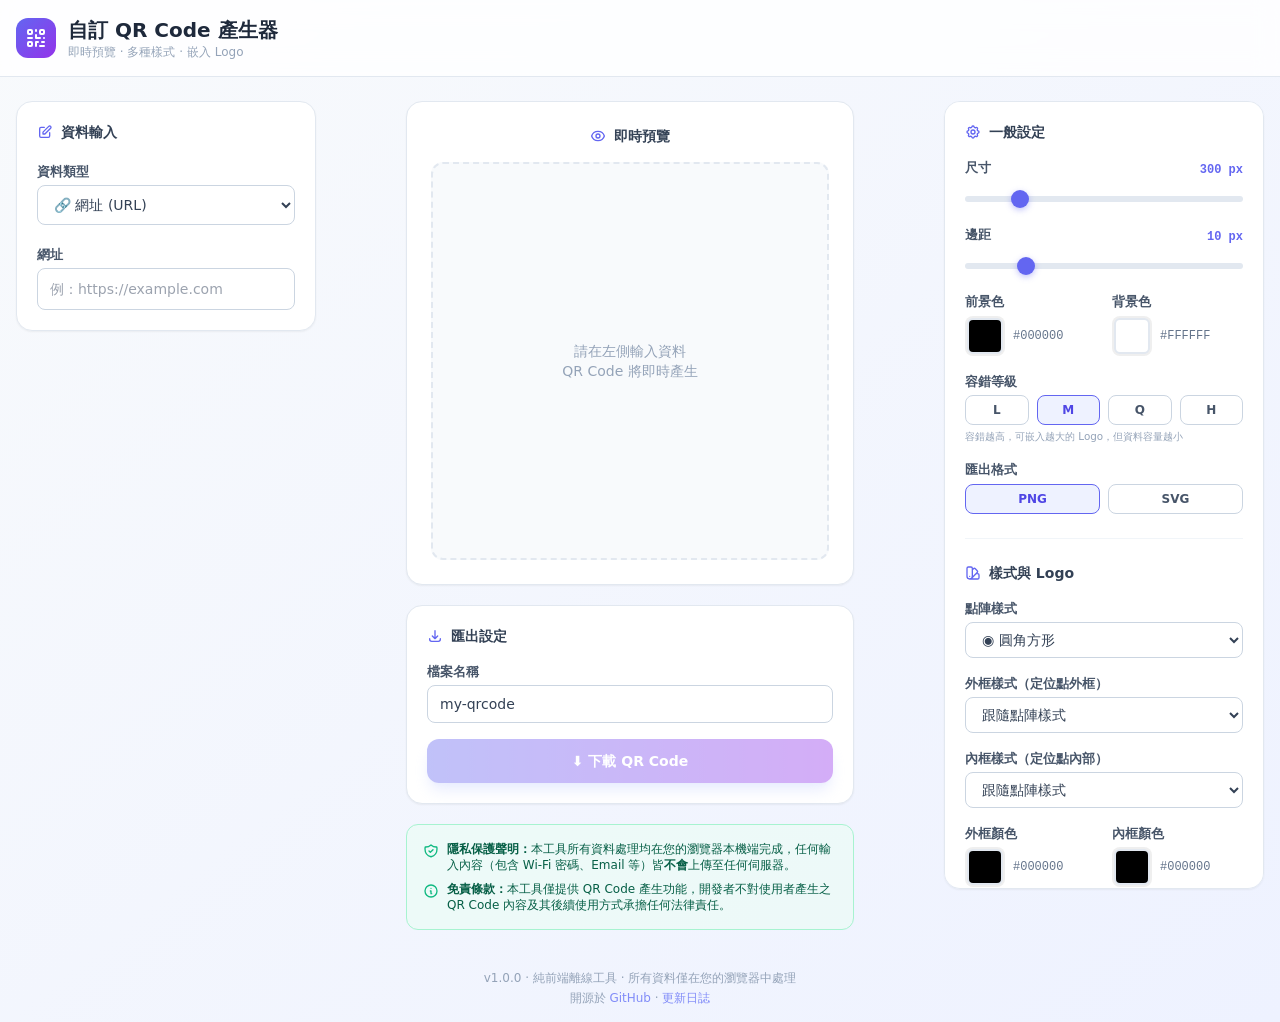
==== commit bce8f0c5: ""update commmit"" ====
--- a/index.html
+++ b/index.html
@@ -3,7 +3,37 @@
 <head>
   <meta charset="UTF-8" />
   <meta name="viewport" content="width=device-width, initial-scale=1.0" />
-  <title>自訂 QR Code 產生器</title>
+  <title>自訂 QR Code 產生器 — 免費線上工具</title>
+
+  <!-- ═══ [1] SEO & Social Sharing ═══ -->
+  <meta name="description" content="免費線上 QR Code 產生器：支援網址、純文字、Wi-Fi、Email。可自訂樣式、嵌入 Logo、匯出 PNG/SVG。所有資料僅在瀏覽器本機處理，無需上傳。" />
+  <meta name="keywords" content="QR Code,產生器,免費,線上工具,Wi-Fi QR,Logo QR,SVG,PNG" />
+  <meta name="author" content="QR Code Generator" />
+  <link rel="canonical" href="https://YOUR_USERNAME.github.io/qr-code-generator/" />
+
+  <!-- Open Graph -->
+  <meta property="og:type" content="website" />
+  <meta property="og:title" content="自訂 QR Code 產生器" />
+  <meta property="og:description" content="免費線上 QR Code 工具：自訂樣式、嵌入 Logo、支援 Wi-Fi / Email。資料不離開瀏覽器。" />
+  <meta property="og:url" content="https://YOUR_USERNAME.github.io/qr-code-generator/" />
+  <meta property="og:image" content="https://YOUR_USERNAME.github.io/qr-code-generator/assets/images/og-preview.png" />
+  <meta property="og:locale" content="zh_TW" />
+
+  <!-- Twitter Card -->
+  <meta name="twitter:card" content="summary_large_image" />
+  <meta name="twitter:title" content="自訂 QR Code 產生器" />
+  <meta name="twitter:description" content="免費線上 QR Code 工具：自訂樣式、嵌入 Logo、支援 Wi-Fi / Email。" />
+  <meta name="twitter:image" content="https://YOUR_USERNAME.github.io/qr-code-generator/assets/images/og-preview.png" />
+
+  <!-- Favicon (inline SVG) -->
+  <link rel="icon" href="data:image/svg+xml,<svg xmlns='http://www.w3.org/2000/svg' viewBox='0 0 32 32'><rect x='2' y='2' width='12' height='12' rx='2' fill='%236366f1'/><rect x='18' y='2' width='12' height='12' rx='2' fill='%236366f1'/><rect x='2' y='18' width='12' height='12' rx='2' fill='%236366f1'/><rect x='20' y='20' width='8' height='8' rx='1' fill='%238b5cf6'/></svg>" type="image/svg+xml" />
+
+  <!-- [3] PWA -->
+  <link rel="manifest" href="manifest.json" />
+  <meta name="theme-color" content="#6366f1" />
+  <meta name="apple-mobile-web-app-capable" content="yes" />
+  <meta name="apple-mobile-web-app-status-bar-style" content="black-translucent" />
+  <meta name="apple-mobile-web-app-title" content="QR 產生器" />
 
   <!-- ═══ Content Security Policy ═══ -->
   <meta http-equiv="Content-Security-Policy"
@@ -12,7 +42,8 @@
                  style-src 'self' 'unsafe-inline';
                  img-src 'self' data: blob:;
                  font-src 'self';
-                 connect-src 'none';
+                 connect-src 'self';
+                 manifest-src 'self';
                  form-action 'none';
                  base-uri 'self';" />
 
@@ -20,11 +51,18 @@
   <meta http-equiv="X-Content-Type-Options" content="nosniff" />
   <meta name="referrer" content="no-referrer" />
 
+  <!-- ═══ [4] Performance: Preload critical resources ═══ -->
+  <link rel="preload" href="assets/css/style.css" as="style" />
+  <link rel="preload" href="assets/js/qr-code-styling.js" as="script" />
+
   <!-- ═══ Production CSS (compiled Tailwind) ═══ -->
   <link rel="stylesheet" href="assets/css/style.css" />
 
   <!-- ═══ Local JS (no external CDN) ═══ -->
   <script src="assets/js/qr-code-styling.js" defer></script>
+
+  <!-- ═══ [9] Version meta ═══ -->
+  <meta name="version" content="1.0.0" />
 
   <style>
     /* ── Custom scrollbar ── */
@@ -35,6 +73,28 @@
     /* ── Smooth transitions ── */
     input, select, button, .panel { transition: all 0.3s ease; }
     .panel:hover { box-shadow: 0 8px 30px rgba(0,0,0,0.08); }
+
+    /* ── [2] a11y: Focus visible ring ── */
+    :focus-visible {
+      outline: 3px solid #6366f1;
+      outline-offset: 2px;
+      border-radius: 4px;
+    }
+    /* ── [2] a11y: Skip link ── */
+    .skip-link {
+      position: absolute; left: -9999px; top: auto;
+      padding: 8px 16px; background: #6366f1; color: #fff;
+      font-size: 0.875rem; z-index: 100; border-radius: 0 0 8px 0;
+    }
+    .skip-link:focus { left: 0; top: 0; }
+
+    /* ── [2] a11y: Reduced motion ── */
+    @media (prefers-reduced-motion: reduce) {
+      *, *::before, *::after {
+        animation-duration: 0.01ms !important;
+        transition-duration: 0.01ms !important;
+      }
+    }
 
     /* ── Range slider ── */
     input[type="range"] {
@@ -49,6 +109,11 @@
       transition: transform 0.2s ease;
     }
     input[type="range"]::-webkit-slider-thumb:hover { transform: scale(1.2); }
+    /* Firefox */
+    input[type="range"]::-moz-range-thumb {
+      width: 18px; height: 18px; border-radius: 50%;
+      background: #6366f1; cursor: pointer; border: none;
+    }
 
     /* ── Color input ── */
     input[type="color"] {
@@ -75,40 +140,53 @@
     }
     .active-ec  { background: #eef2ff; border-color: #6366f1 !important; color: #4f46e5 !important; font-weight: 700; }
     .active-fmt { background: #eef2ff; border-color: #6366f1 !important; color: #4f46e5 !important; font-weight: 700; }
+
+    /* ── [3] PWA install banner ── */
+    #pwa-install-banner {
+      display: none;
+      position: fixed; bottom: 1rem; right: 1rem; z-index: 100;
+    }
+    #pwa-install-banner.show { display: block; }
   </style>
 </head>
 <body class="bg-gradient-to-br from-slate-50 to-indigo-50 min-h-screen">
 
+  <!-- ═══ [2] a11y: Skip navigation link ═══ -->
+  <a href="#main-content" class="skip-link">跳至主要內容</a>
+
   <!-- ════════ Header ════════ -->
-  <header class="bg-white/80 backdrop-blur-md border-b border-slate-200 sticky top-0 z-50">
-    <div class="max-w-7xl mx-auto px-4 py-4 flex items-center gap-3">
-      <div class="w-10 h-10 rounded-xl bg-gradient-to-br from-indigo-500 to-purple-600 flex items-center justify-center">
-        <svg class="w-6 h-6 text-white" fill="none" stroke="currentColor" viewBox="0 0 24 24">
-          <path stroke-linecap="round" stroke-linejoin="round" stroke-width="2"
-                d="M12 4v1m6 11h2m-6 0h-2v4m0-11v3m0 0h.01M12 12h4.01M16 20h4M4 12h4m12 0h.01M5 8h2a1 1 0 001-1V5a1 1 0 00-1-1H5a1 1 0 00-1 1v2a1 1 0 001 1zm12 0h2a1 1 0 001-1V5a1 1 0 00-1-1h-2a1 1 0 00-1 1v2a1 1 0 001 1zM5 20h2a1 1 0 001-1v-2a1 1 0 00-1-1H5a1 1 0 00-1 1v2a1 1 0 001 1z" />
-        </svg>
+  <header class="bg-white/80 backdrop-blur-md border-b border-slate-200 sticky top-0 z-50" role="banner">
+    <div class="max-w-7xl mx-auto px-4 py-4 flex items-center justify-between">
+      <div class="flex items-center gap-3">
+        <div class="w-10 h-10 rounded-xl bg-gradient-to-br from-indigo-500 to-purple-600 flex items-center justify-center" aria-hidden="true">
+          <svg class="w-6 h-6 text-white" fill="none" stroke="currentColor" viewBox="0 0 24 24" aria-hidden="true">
+            <path stroke-linecap="round" stroke-linejoin="round" stroke-width="2"
+                  d="M12 4v1m6 11h2m-6 0h-2v4m0-11v3m0 0h.01M12 12h4.01M16 20h4M4 12h4m12 0h.01M5 8h2a1 1 0 001-1V5a1 1 0 00-1-1H5a1 1 0 00-1 1v2a1 1 0 001 1zm12 0h2a1 1 0 001-1V5a1 1 0 00-1-1h-2a1 1 0 00-1 1v2a1 1 0 001 1zM5 20h2a1 1 0 001-1v-2a1 1 0 00-1-1H5a1 1 0 00-1 1v2a1 1 0 001 1z" />
+          </svg>
+        </div>
+        <div>
+          <h1 class="text-xl font-bold text-slate-800">自訂 QR Code 產生器</h1>
+          <p class="text-xs text-slate-400">即時預覽 · 多種樣式 · 嵌入 Logo</p>
+        </div>
       </div>
-      <div>
-        <h1 class="text-xl font-bold text-slate-800">自訂 QR Code 產生器</h1>
-        <p class="text-xs text-slate-400">即時預覽 · 多種樣式 · 嵌入 Logo</p>
-      </div>
+      <!-- [9] Version badge -->
+      <span class="text-[0.6rem] text-slate-400 bg-slate-100 px-2 py-0.5 rounded-full hidden sm:inline" aria-label="版本號 1.0.0">v1.0.0</span>
     </div>
   </header>
 
   <!-- ════════ Main 3-Column Grid ════════ -->
-  <main class="max-w-7xl mx-auto px-4 py-6 grid grid-cols-1 lg:grid-cols-[300px_1fr_320px] gap-6">
+  <main id="main-content" class="max-w-7xl mx-auto px-4 py-6 grid grid-cols-1 lg:grid-cols-[300px_1fr_320px] gap-6" role="main">
 
     <!-- ═══ LEFT: Input Panel ═══ -->
-    <section class="panel bg-white rounded-2xl shadow-sm border border-slate-200 p-5 space-y-5 h-fit lg:sticky lg:top-24">
-      <h2 class="text-sm font-bold text-slate-700 flex items-center gap-2">
-        <svg class="w-4 h-4 text-indigo-500" fill="none" stroke="currentColor" viewBox="0 0 24 24"><path stroke-linecap="round" stroke-linejoin="round" stroke-width="2" d="M11 5H6a2 2 0 00-2 2v11a2 2 0 002 2h11a2 2 0 002-2v-5m-1.414-9.414a2 2 0 112.828 2.828L11.828 15H9v-2.828l8.586-8.586z"/></svg>
+    <section class="panel bg-white rounded-2xl shadow-sm border border-slate-200 p-5 space-y-5 h-fit lg:sticky lg:top-24" aria-labelledby="section-input">
+      <h2 id="section-input" class="text-sm font-bold text-slate-700 flex items-center gap-2">
+        <svg class="w-4 h-4 text-indigo-500" fill="none" stroke="currentColor" viewBox="0 0 24 24" aria-hidden="true"><path stroke-linecap="round" stroke-linejoin="round" stroke-width="2" d="M11 5H6a2 2 0 00-2 2v11a2 2 0 002 2h11a2 2 0 002-2v-5m-1.414-9.414a2 2 0 112.828 2.828L11.828 15H9v-2.828l8.586-8.586z"/></svg>
         資料輸入
       </h2>
 
-      <!-- Data Type Selector -->
       <div>
         <label class="field-label" for="data-type">資料類型</label>
-        <select id="data-type"
+        <select id="data-type" aria-label="選擇 QR Code 資料類型"
                 class="w-full rounded-lg border border-slate-300 bg-white px-3 py-2.5 text-sm text-slate-700 focus:ring-2 focus:ring-indigo-400 focus:border-indigo-400 outline-none">
           <option value="url">&#128279; 網址 (URL)</option>
           <option value="text">&#128221; 純文字</option>
@@ -117,42 +195,40 @@
         </select>
       </div>
 
-      <!-- Dynamic Input Container -->
-      <div id="dynamic-inputs" class="space-y-4 fade-in"></div>
+      <div id="dynamic-inputs" class="space-y-4 fade-in" role="group" aria-label="動態輸入欄位"></div>
     </section>
 
     <!-- ═══ CENTER: Preview & Actions ═══ -->
-    <section class="flex flex-col items-center gap-5">
-      <!-- QR Preview Card -->
+    <section class="flex flex-col items-center gap-5" aria-labelledby="section-preview">
       <div class="panel bg-white rounded-2xl shadow-sm border border-slate-200 p-6 w-full max-w-md">
-        <h2 class="text-sm font-bold text-slate-700 mb-4 text-center flex items-center justify-center gap-2">
-          <svg class="w-4 h-4 text-indigo-500" fill="none" stroke="currentColor" viewBox="0 0 24 24"><path stroke-linecap="round" stroke-linejoin="round" stroke-width="2" d="M15 12a3 3 0 11-6 0 3 3 0 016 0z"/><path stroke-linecap="round" stroke-linejoin="round" stroke-width="2" d="M2.458 12C3.732 7.943 7.523 5 12 5c4.478 0 8.268 2.943 9.542 7-1.274 4.057-5.064 7-9.542 7-4.477 0-8.268-2.943-9.542-7z"/></svg>
+        <h2 id="section-preview" class="text-sm font-bold text-slate-700 mb-4 text-center flex items-center justify-center gap-2">
+          <svg class="w-4 h-4 text-indigo-500" fill="none" stroke="currentColor" viewBox="0 0 24 24" aria-hidden="true"><path stroke-linecap="round" stroke-linejoin="round" stroke-width="2" d="M15 12a3 3 0 11-6 0 3 3 0 016 0z"/><path stroke-linecap="round" stroke-linejoin="round" stroke-width="2" d="M2.458 12C3.732 7.943 7.523 5 12 5c4.478 0 8.268 2.943 9.542 7-1.274 4.057-5.064 7-9.542 7-4.477 0-8.268-2.943-9.542-7z"/></svg>
           即時預覽
         </h2>
-        <div id="qr-canvas"
+        <div id="qr-canvas" role="img" aria-label="QR Code 預覽區域" aria-live="polite"
              class="w-full aspect-square bg-slate-50 rounded-xl flex items-center justify-center border-2 border-dashed border-slate-200 overflow-hidden">
           <p id="qr-placeholder" class="text-slate-400 text-sm text-center px-4">請在左側輸入資料<br/>QR Code 將即時產生</p>
         </div>
-        <!-- Error message -->
-        <div id="error-container"
+        <!-- [2] a11y: aria-live for errors -->
+        <div id="error-container" role="alert" aria-live="assertive"
              class="hidden mt-3 p-3 bg-red-50 border border-red-200 rounded-lg text-red-600 text-xs flex items-start gap-2">
-          <svg class="w-4 h-4 mt-0.5 flex-shrink-0" fill="none" stroke="currentColor" viewBox="0 0 24 24"><path stroke-linecap="round" stroke-linejoin="round" stroke-width="2" d="M12 8v4m0 4h.01M21 12a9 9 0 11-18 0 9 9 0 0118 0z"/></svg>
+          <svg class="w-4 h-4 mt-0.5 flex-shrink-0" fill="none" stroke="currentColor" viewBox="0 0 24 24" aria-hidden="true"><path stroke-linecap="round" stroke-linejoin="round" stroke-width="2" d="M12 8v4m0 4h.01M21 12a9 9 0 11-18 0 9 9 0 0118 0z"/></svg>
           <span id="error-message"></span>
         </div>
       </div>
 
       <!-- Actions Card -->
-      <div class="panel bg-white rounded-2xl shadow-sm border border-slate-200 p-5 w-full max-w-md space-y-4">
-        <h2 class="text-sm font-bold text-slate-700 flex items-center gap-2">
-          <svg class="w-4 h-4 text-indigo-500" fill="none" stroke="currentColor" viewBox="0 0 24 24"><path stroke-linecap="round" stroke-linejoin="round" stroke-width="2" d="M4 16v1a3 3 0 003 3h10a3 3 0 003-3v-1m-4-4l-4 4m0 0l-4-4m4 4V4"/></svg>
+      <div class="panel bg-white rounded-2xl shadow-sm border border-slate-200 p-5 w-full max-w-md space-y-4" aria-labelledby="section-export">
+        <h2 id="section-export" class="text-sm font-bold text-slate-700 flex items-center gap-2">
+          <svg class="w-4 h-4 text-indigo-500" fill="none" stroke="currentColor" viewBox="0 0 24 24" aria-hidden="true"><path stroke-linecap="round" stroke-linejoin="round" stroke-width="2" d="M4 16v1a3 3 0 003 3h10a3 3 0 003-3v-1m-4-4l-4 4m0 0l-4-4m4 4V4"/></svg>
           匯出設定
         </h2>
         <div>
           <label class="field-label" for="filename-input">檔案名稱</label>
-          <input id="filename-input" type="text" value="my-qrcode" placeholder="輸入檔案名稱"
+          <input id="filename-input" type="text" value="my-qrcode" placeholder="輸入檔案名稱" aria-label="匯出的檔案名稱"
                  class="w-full rounded-lg border border-slate-300 px-3 py-2 text-sm text-slate-700 focus:ring-2 focus:ring-indigo-400 focus:border-indigo-400 outline-none" />
         </div>
-        <button id="download-btn"
+        <button id="download-btn" aria-label="下載 QR Code 圖片"
                 class="w-full py-3 rounded-xl bg-gradient-to-r from-indigo-500 to-purple-600 text-white font-semibold text-sm hover:from-indigo-600 hover:to-purple-700 active:scale-95 transition-all shadow-lg shadow-indigo-200 disabled:opacity-40 disabled:cursor-not-allowed disabled:active:scale-100"
                 disabled>
           &#11015; 下載 QR Code
@@ -160,99 +236,91 @@
       </div>
 
       <!-- Privacy & Disclaimer -->
-      <div class="w-full max-w-md bg-emerald-50/60 border border-emerald-200 rounded-xl p-4 text-xs text-emerald-800 space-y-2">
+      <div class="w-full max-w-md bg-emerald-50/60 border border-emerald-200 rounded-xl p-4 text-xs text-emerald-800 space-y-2" role="note">
         <p class="flex items-start gap-2">
-          <svg class="w-4 h-4 mt-0.5 flex-shrink-0 text-emerald-500" fill="none" stroke="currentColor" viewBox="0 0 24 24"><path stroke-linecap="round" stroke-linejoin="round" stroke-width="2" d="M9 12l2 2 4-4m5.618-4.016A11.955 11.955 0 0112 2.944a11.955 11.955 0 01-8.618 3.04A12.02 12.02 0 003 9c0 5.591 3.824 10.29 9 11.622 5.176-1.332 9-6.03 9-11.622 0-1.042-.133-2.052-.382-3.016z"/></svg>
+          <svg class="w-4 h-4 mt-0.5 flex-shrink-0 text-emerald-500" fill="none" stroke="currentColor" viewBox="0 0 24 24" aria-hidden="true"><path stroke-linecap="round" stroke-linejoin="round" stroke-width="2" d="M9 12l2 2 4-4m5.618-4.016A11.955 11.955 0 0112 2.944a11.955 11.955 0 01-8.618 3.04A12.02 12.02 0 003 9c0 5.591 3.824 10.29 9 11.622 5.176-1.332 9-6.03 9-11.622 0-1.042-.133-2.052-.382-3.016z"/></svg>
           <span><strong>隱私保護聲明：</strong>本工具所有資料處理均在您的瀏覽器本機端完成，任何輸入內容（包含 Wi-Fi 密碼、Email 等）皆<strong>不會</strong>上傳至任何伺服器。</span>
         </p>
         <p class="flex items-start gap-2">
-          <svg class="w-4 h-4 mt-0.5 flex-shrink-0 text-emerald-500" fill="none" stroke="currentColor" viewBox="0 0 24 24"><path stroke-linecap="round" stroke-linejoin="round" stroke-width="2" d="M13 16h-1v-4h-1m1-4h.01M21 12a9 9 0 11-18 0 9 9 0 0118 0z"/></svg>
+          <svg class="w-4 h-4 mt-0.5 flex-shrink-0 text-emerald-500" fill="none" stroke="currentColor" viewBox="0 0 24 24" aria-hidden="true"><path stroke-linecap="round" stroke-linejoin="round" stroke-width="2" d="M13 16h-1v-4h-1m1-4h.01M21 12a9 9 0 11-18 0 9 9 0 0118 0z"/></svg>
           <span><strong>免責條款：</strong>本工具僅提供 QR Code 產生功能，開發者不對使用者產生之 QR Code 內容及其後續使用方式承擔任何法律責任。</span>
         </p>
       </div>
     </section>
 
     <!-- ═══ RIGHT: Settings Panel ═══ -->
-    <section class="panel bg-white rounded-2xl shadow-sm border border-slate-200 p-5 space-y-6 h-fit lg:sticky lg:top-24 overflow-y-auto lg:max-h-[calc(100vh-7rem)]">
-
-      <!-- ── General Settings ── -->
+    <section class="panel bg-white rounded-2xl shadow-sm border border-slate-200 p-5 space-y-6 h-fit lg:sticky lg:top-24 overflow-y-auto lg:max-h-[calc(100vh-7rem)]" aria-labelledby="section-settings">
+
       <div class="space-y-4">
-        <h2 class="text-sm font-bold text-slate-700 flex items-center gap-2">
-          <svg class="w-4 h-4 text-indigo-500" fill="none" stroke="currentColor" viewBox="0 0 24 24"><path stroke-linecap="round" stroke-linejoin="round" stroke-width="2" d="M10.325 4.317c.426-1.756 2.924-1.756 3.35 0a1.724 1.724 0 002.573 1.066c1.543-.94 3.31.826 2.37 2.37a1.724 1.724 0 001.066 2.573c1.756.426 1.756 2.924 0 3.35a1.724 1.724 0 00-1.066 2.573c.94 1.543-.826 3.31-2.37 2.37a1.724 1.724 0 00-2.573 1.066c-.426 1.756-2.924 1.756-3.35 0a1.724 1.724 0 00-2.573-1.066c-1.543.94-3.31-.826-2.37-2.37a1.724 1.724 0 00-1.066-2.573c-1.756-.426-1.756-2.924 0-3.35a1.724 1.724 0 001.066-2.573c-.94-1.543.826-3.31 2.37-2.37.996.608 2.296.07 2.572-1.065z"/><path stroke-linecap="round" stroke-linejoin="round" stroke-width="2" d="M15 12a3 3 0 11-6 0 3 3 0 016 0z"/></svg>
+        <h2 id="section-settings" class="text-sm font-bold text-slate-700 flex items-center gap-2">
+          <svg class="w-4 h-4 text-indigo-500" fill="none" stroke="currentColor" viewBox="0 0 24 24" aria-hidden="true"><path stroke-linecap="round" stroke-linejoin="round" stroke-width="2" d="M10.325 4.317c.426-1.756 2.924-1.756 3.35 0a1.724 1.724 0 002.573 1.066c1.543-.94 3.31.826 2.37 2.37a1.724 1.724 0 001.066 2.573c1.756.426 1.756 2.924 0 3.35a1.724 1.724 0 00-1.066 2.573c.94 1.543-.826 3.31-2.37 2.37a1.724 1.724 0 00-2.573 1.066c-.426 1.756-2.924 1.756-3.35 0a1.724 1.724 0 00-2.573-1.066c-1.543.94-3.31-.826-2.37-2.37a1.724 1.724 0 00-1.066-2.573c-1.756-.426-1.756-2.924 0-3.35a1.724 1.724 0 001.066-2.573c-.94-1.543.826-3.31 2.37-2.37.996.608 2.296.07 2.572-1.065z"/><path stroke-linecap="round" stroke-linejoin="round" stroke-width="2" d="M15 12a3 3 0 11-6 0 3 3 0 016 0z"/></svg>
           一般設定
         </h2>
 
-        <!-- Size -->
         <div>
           <div class="flex justify-between items-center mb-1">
-            <label class="field-label">尺寸</label>
-            <span id="size-value" class="text-xs text-indigo-500 font-mono font-semibold">300 px</span>
+            <label class="field-label" for="size-slider">尺寸</label>
+            <span id="size-value" class="text-xs text-indigo-500 font-mono font-semibold" aria-live="polite">300 px</span>
           </div>
-          <input id="size-slider" type="range" min="150" max="1000" value="300" step="10" class="w-full" />
-        </div>
-
-        <!-- Margin -->
+          <input id="size-slider" type="range" min="150" max="1000" value="300" step="10" class="w-full" aria-label="QR Code 尺寸（像素）" aria-valuemin="150" aria-valuemax="1000" aria-valuenow="300" />
+        </div>
+
         <div>
           <div class="flex justify-between items-center mb-1">
-            <label class="field-label">邊距</label>
-            <span id="margin-value" class="text-xs text-indigo-500 font-mono font-semibold">10 px</span>
+            <label class="field-label" for="margin-slider">邊距</label>
+            <span id="margin-value" class="text-xs text-indigo-500 font-mono font-semibold" aria-live="polite">10 px</span>
           </div>
-          <input id="margin-slider" type="range" min="0" max="50" value="10" step="1" class="w-full" />
-        </div>
-
-        <!-- Colors -->
+          <input id="margin-slider" type="range" min="0" max="50" value="10" step="1" class="w-full" aria-label="QR Code 邊距（像素）" aria-valuemin="0" aria-valuemax="50" aria-valuenow="10" />
+        </div>
+
         <div class="grid grid-cols-2 gap-4">
           <div>
-            <label class="field-label">前景色</label>
+            <label class="field-label" for="fg-color">前景色</label>
             <div class="flex items-center gap-2">
-              <input id="fg-color" type="color" value="#000000" />
+              <input id="fg-color" type="color" value="#000000" aria-label="選擇前景顏色" />
               <span id="fg-hex" class="text-xs font-mono text-slate-500">#000000</span>
             </div>
           </div>
           <div>
-            <label class="field-label">背景色</label>
+            <label class="field-label" for="bg-color">背景色</label>
             <div class="flex items-center gap-2">
-              <input id="bg-color" type="color" value="#FFFFFF" />
+              <input id="bg-color" type="color" value="#FFFFFF" aria-label="選擇背景顏色" />
               <span id="bg-hex" class="text-xs font-mono text-slate-500">#FFFFFF</span>
             </div>
           </div>
         </div>
 
-        <!-- Error Correction -->
         <div>
-          <label class="field-label">容錯等級</label>
-          <div class="grid grid-cols-4 gap-2 mt-1">
-            <button data-ec="L" class="ec-btn py-1.5 rounded-lg text-xs font-semibold border border-slate-300 text-slate-600 hover:border-indigo-400 hover:text-indigo-600 transition-all" title="低 (~7%)">L</button>
-            <button data-ec="M" class="ec-btn py-1.5 rounded-lg text-xs font-semibold border border-slate-300 text-slate-600 hover:border-indigo-400 hover:text-indigo-600 transition-all active-ec" title="中 (~15%)">M</button>
-            <button data-ec="Q" class="ec-btn py-1.5 rounded-lg text-xs font-semibold border border-slate-300 text-slate-600 hover:border-indigo-400 hover:text-indigo-600 transition-all" title="較高 (~25%)">Q</button>
-            <button data-ec="H" class="ec-btn py-1.5 rounded-lg text-xs font-semibold border border-slate-300 text-slate-600 hover:border-indigo-400 hover:text-indigo-600 transition-all" title="最高 (~30%)">H</button>
+          <label class="field-label" id="ec-label">容錯等級</label>
+          <div class="grid grid-cols-4 gap-2 mt-1" role="radiogroup" aria-labelledby="ec-label">
+            <button data-ec="L" class="ec-btn py-1.5 rounded-lg text-xs font-semibold border border-slate-300 text-slate-600 hover:border-indigo-400 hover:text-indigo-600 transition-all" role="radio" aria-checked="false" aria-label="低容錯 約 7%">L</button>
+            <button data-ec="M" class="ec-btn py-1.5 rounded-lg text-xs font-semibold border border-slate-300 text-slate-600 hover:border-indigo-400 hover:text-indigo-600 transition-all active-ec" role="radio" aria-checked="true" aria-label="中容錯 約 15%">M</button>
+            <button data-ec="Q" class="ec-btn py-1.5 rounded-lg text-xs font-semibold border border-slate-300 text-slate-600 hover:border-indigo-400 hover:text-indigo-600 transition-all" role="radio" aria-checked="false" aria-label="較高容錯 約 25%">Q</button>
+            <button data-ec="H" class="ec-btn py-1.5 rounded-lg text-xs font-semibold border border-slate-300 text-slate-600 hover:border-indigo-400 hover:text-indigo-600 transition-all" role="radio" aria-checked="false" aria-label="最高容錯 約 30%">H</button>
           </div>
           <p class="text-[0.65rem] text-slate-400 mt-1">容錯越高，可嵌入越大的 Logo，但資料容量越小</p>
         </div>
 
-        <!-- Export Format -->
         <div>
-          <label class="field-label">匯出格式</label>
-          <div class="grid grid-cols-2 gap-2 mt-1">
-            <button data-fmt="png" class="fmt-btn py-1.5 rounded-lg text-xs font-semibold border border-slate-300 text-slate-600 hover:border-indigo-400 hover:text-indigo-600 transition-all active-fmt">PNG</button>
-            <button data-fmt="svg" class="fmt-btn py-1.5 rounded-lg text-xs font-semibold border border-slate-300 text-slate-600 hover:border-indigo-400 hover:text-indigo-600 transition-all">SVG</button>
+          <label class="field-label" id="fmt-label">匯出格式</label>
+          <div class="grid grid-cols-2 gap-2 mt-1" role="radiogroup" aria-labelledby="fmt-label">
+            <button data-fmt="png" class="fmt-btn py-1.5 rounded-lg text-xs font-semibold border border-slate-300 text-slate-600 hover:border-indigo-400 hover:text-indigo-600 transition-all active-fmt" role="radio" aria-checked="true">PNG</button>
+            <button data-fmt="svg" class="fmt-btn py-1.5 rounded-lg text-xs font-semibold border border-slate-300 text-slate-600 hover:border-indigo-400 hover:text-indigo-600 transition-all" role="radio" aria-checked="false">SVG</button>
           </div>
         </div>
       </div>
 
       <hr class="border-slate-100" />
 
-      <!-- ── Design & Logo ── -->
       <div class="space-y-4">
-        <h2 class="text-sm font-bold text-slate-700 flex items-center gap-2">
-          <svg class="w-4 h-4 text-indigo-500" fill="none" stroke="currentColor" viewBox="0 0 24 24"><path stroke-linecap="round" stroke-linejoin="round" stroke-width="2" d="M7 21a4 4 0 01-4-4V5a2 2 0 012-2h4a2 2 0 012 2v12a4 4 0 01-4 4zm0 0h12a2 2 0 002-2v-4a2 2 0 00-2-2h-2.343M11 7.343l1.657-1.657a2 2 0 012.828 0l2.829 2.829a2 2 0 010 2.828l-8.486 8.485M7 17h.01"/></svg>
+        <h2 id="section-design" class="text-sm font-bold text-slate-700 flex items-center gap-2">
+          <svg class="w-4 h-4 text-indigo-500" fill="none" stroke="currentColor" viewBox="0 0 24 24" aria-hidden="true"><path stroke-linecap="round" stroke-linejoin="round" stroke-width="2" d="M7 21a4 4 0 01-4-4V5a2 2 0 012-2h4a2 2 0 012 2v12a4 4 0 01-4 4zm0 0h12a2 2 0 002-2v-4a2 2 0 00-2-2h-2.343M11 7.343l1.657-1.657a2 2 0 012.828 0l2.829 2.829a2 2 0 010 2.828l-8.486 8.485M7 17h.01"/></svg>
           樣式與 Logo
         </h2>
 
-        <!-- Dot Style -->
         <div>
-          <label class="field-label">點陣樣式</label>
-          <select id="dot-style"
+          <label class="field-label" for="dot-style">點陣樣式</label>
+          <select id="dot-style" aria-label="選擇 QR Code 點陣樣式"
                   class="w-full rounded-lg border border-slate-300 bg-white px-3 py-2 text-sm text-slate-700 focus:ring-2 focus:ring-indigo-400 focus:border-indigo-400 outline-none">
             <option value="square">&#9632; 方形</option>
             <option value="dots">&#9679; 圓點</option>
@@ -263,10 +331,9 @@
           </select>
         </div>
 
-        <!-- Corner Square Style (Outer Eye) -->
         <div>
-          <label class="field-label">外框樣式（定位點外框）</label>
-          <select id="corner-square-style"
+          <label class="field-label" for="corner-square-style">外框樣式（定位點外框）</label>
+          <select id="corner-square-style" aria-label="選擇定位點外框樣式"
                   class="w-full rounded-lg border border-slate-300 bg-white px-3 py-2 text-sm text-slate-700 focus:ring-2 focus:ring-indigo-400 focus:border-indigo-400 outline-none">
             <option value="">跟隨點陣樣式</option>
             <option value="square">&#9632; 方形</option>
@@ -275,10 +342,9 @@
           </select>
         </div>
 
-        <!-- Corner Dot Style (Inner Eye) -->
         <div>
-          <label class="field-label">內框樣式（定位點內部）</label>
-          <select id="corner-dot-style"
+          <label class="field-label" for="corner-dot-style">內框樣式（定位點內部）</label>
+          <select id="corner-dot-style" aria-label="選擇定位點內部樣式"
                   class="w-full rounded-lg border border-slate-300 bg-white px-3 py-2 text-sm text-slate-700 focus:ring-2 focus:ring-indigo-400 focus:border-indigo-400 outline-none">
             <option value="">跟隨點陣樣式</option>
             <option value="square">&#9632; 方形</option>
@@ -286,19 +352,18 @@
           </select>
         </div>
 
-        <!-- Corner Colors -->
         <div class="grid grid-cols-2 gap-4">
           <div>
-            <label class="field-label">外框顏色</label>
+            <label class="field-label" for="corner-square-color">外框顏色</label>
             <div class="flex items-center gap-2">
-              <input id="corner-square-color" type="color" value="#000000" />
+              <input id="corner-square-color" type="color" value="#000000" aria-label="選擇外框顏色" />
               <span id="csq-hex" class="text-xs font-mono text-slate-500">#000000</span>
             </div>
           </div>
           <div>
-            <label class="field-label">內框顏色</label>
+            <label class="field-label" for="corner-dot-color">內框顏色</label>
             <div class="flex items-center gap-2">
-              <input id="corner-dot-color" type="color" value="#000000" />
+              <input id="corner-dot-color" type="color" value="#000000" aria-label="選擇內框顏色" />
               <span id="cdot-hex" class="text-xs font-mono text-slate-500">#000000</span>
             </div>
           </div>
@@ -306,40 +371,50 @@
 
         <hr class="border-slate-100" />
 
-        <!-- Logo Upload -->
         <div>
-          <label class="field-label">嵌入 Logo</label>
-          <div id="logo-drop-zone"
+          <label class="field-label" id="logo-label">嵌入 Logo</label>
+          <div id="logo-drop-zone" role="button" tabindex="0" aria-labelledby="logo-label" aria-describedby="logo-hint"
                class="mt-1 border-2 border-dashed border-slate-300 rounded-xl p-4 text-center cursor-pointer hover:border-indigo-400 hover:bg-indigo-50/30 transition-all">
-            <input id="logo-input" type="file" accept="image/png,image/jpeg,image/gif,image/svg+xml,image/webp" class="hidden" />
+            <input id="logo-input" type="file" accept="image/png,image/jpeg,image/gif,image/svg+xml,image/webp" class="hidden" aria-label="上傳 Logo 圖片" />
             <div id="logo-preview-area">
-              <svg class="mx-auto w-8 h-8 text-slate-400 mb-2" fill="none" stroke="currentColor" viewBox="0 0 24 24"><path stroke-linecap="round" stroke-linejoin="round" stroke-width="2" d="M4 16l4.586-4.586a2 2 0 012.828 0L16 16m-2-2l1.586-1.586a2 2 0 012.828 0L20 14m-6-6h.01M6 20h12a2 2 0 002-2V6a2 2 0 00-2-2H6a2 2 0 00-2 2v12a2 2 0 002 2z"/></svg>
+              <svg class="mx-auto w-8 h-8 text-slate-400 mb-2" fill="none" stroke="currentColor" viewBox="0 0 24 24" aria-hidden="true"><path stroke-linecap="round" stroke-linejoin="round" stroke-width="2" d="M4 16l4.586-4.586a2 2 0 012.828 0L16 16m-2-2l1.586-1.586a2 2 0 012.828 0L20 14m-6-6h.01M6 20h12a2 2 0 002-2V6a2 2 0 00-2-2H6a2 2 0 00-2 2v12a2 2 0 002 2z"/></svg>
               <p class="text-xs text-slate-500">點擊或拖放圖片上傳</p>
-              <p class="text-[0.6rem] text-slate-400 mt-1">支援 PNG / JPG / SVG / WebP（上限 2 MB）</p>
+              <p id="logo-hint" class="text-[0.6rem] text-slate-400 mt-1">支援 PNG / JPG / SVG / WebP（上限 2 MB）</p>
             </div>
           </div>
-          <button id="remove-logo-btn"
+          <button id="remove-logo-btn" aria-label="移除已上傳的 Logo"
                   class="hidden mt-2 text-xs text-red-500 hover:text-red-700 transition-colors">
             &#10005; 移除 Logo
           </button>
         </div>
 
-        <!-- Logo Size -->
         <div id="logo-size-container" class="hidden">
           <div class="flex justify-between items-center mb-1">
-            <label class="field-label">Logo 大小比例</label>
-            <span id="logo-size-value" class="text-xs text-indigo-500 font-mono font-semibold">0.4</span>
+            <label class="field-label" for="logo-size-slider">Logo 大小比例</label>
+            <span id="logo-size-value" class="text-xs text-indigo-500 font-mono font-semibold" aria-live="polite">0.4</span>
           </div>
-          <input id="logo-size-slider" type="range" min="0.1" max="0.5" value="0.4" step="0.05" class="w-full" />
+          <input id="logo-size-slider" type="range" min="0.1" max="0.5" value="0.4" step="0.05" class="w-full" aria-label="Logo 大小比例" aria-valuemin="0.1" aria-valuemax="0.5" aria-valuenow="0.4" />
         </div>
       </div>
     </section>
   </main>
 
+  <!-- ═══ [3] PWA Install Banner ═══ -->
+  <div id="pwa-install-banner" role="complementary" aria-label="安裝應用程式">
+    <button id="pwa-install-btn" aria-label="安裝此應用程式到桌面"
+            class="flex items-center gap-2 px-4 py-3 bg-indigo-600 text-white text-sm font-semibold rounded-xl shadow-lg hover:bg-indigo-700 transition-all">
+      <svg class="w-5 h-5" fill="none" stroke="currentColor" viewBox="0 0 24 24" aria-hidden="true"><path stroke-linecap="round" stroke-linejoin="round" stroke-width="2" d="M12 18h.01M8 21h8a2 2 0 002-2V5a2 2 0 00-2-2H8a2 2 0 00-2 2v14a2 2 0 002 2z"/></svg>
+      安裝到桌面
+    </button>
+  </div>
+
   <!-- ════════ Footer ════════ -->
-  <footer class="text-center py-4 text-xs text-slate-400">
-    純前端離線工具 · 所有資料僅在您的瀏覽器中處理 · 開源於
-    <a href="https://github.com/" class="text-indigo-400 hover:underline" target="_blank" rel="noopener noreferrer">GitHub</a>
+  <footer class="text-center py-4 text-xs text-slate-400" role="contentinfo">
+    <p>v1.0.0 · 純前端離線工具 · 所有資料僅在您的瀏覽器中處理</p>
+    <p class="mt-1">
+      開源於 <a href="https://github.com/" class="text-indigo-400 hover:underline" target="_blank" rel="noopener noreferrer">GitHub</a>
+      · <a href="CHANGELOG.html" class="text-indigo-400 hover:underline">更新日誌</a>
+    </p>
   </footer>
 
   <!-- ════════ JavaScript ════════ -->
@@ -348,77 +423,123 @@
   document.addEventListener("DOMContentLoaded", function () {
 
     // ═══════════════════════════════════════════
+    //  [7] Analytics: Privacy-friendly stub
+    //  Replace with Umami / Plausible script tag
+    //  when ready. This module sends ZERO data
+    //  until you configure an endpoint.
+    // ═══════════════════════════════════════════
+    var Analytics = (function () {
+      var CONFIG = {
+        enabled: false,
+        // Set to your Umami / Plausible URL to activate
+        // endpoint: "https://analytics.example.com/api/event",
+        // siteId: "YOUR_SITE_ID"
+      };
+
+      function track(eventName, props) {
+        if (!CONFIG.enabled || !CONFIG.endpoint) return;
+        try {
+          navigator.sendBeacon(CONFIG.endpoint, JSON.stringify({
+            type: "event",
+            payload: {
+              website: CONFIG.siteId,
+              name: eventName,
+              data: props || {}
+            }
+          }));
+        } catch (e) { /* silently fail */ }
+      }
+
+      function trackPageView() {
+        track("pageview", { url: location.pathname, referrer: document.referrer });
+      }
+
+      return { track: track, trackPageView: trackPageView };
+    })();
+
+    Analytics.trackPageView();
+
+    // ═══════════════════════════════════════════
+    //  [3] PWA: Service Worker registration
+    // ═══════════════════════════════════════════
+    if ("serviceWorker" in navigator) {
+      navigator.serviceWorker.register("sw.js").catch(function () {});
+    }
+
+    // PWA Install Prompt
+    var deferredInstallPrompt = null;
+    var pwaInstallBanner = document.getElementById("pwa-install-banner");
+    var pwaInstallBtn    = document.getElementById("pwa-install-btn");
+
+    window.addEventListener("beforeinstallprompt", function (e) {
+      e.preventDefault();
+      deferredInstallPrompt = e;
+      pwaInstallBanner.classList.add("show");
+    });
+
+    pwaInstallBtn.addEventListener("click", function () {
+      if (!deferredInstallPrompt) return;
+      deferredInstallPrompt.prompt();
+      deferredInstallPrompt.userChoice.then(function () {
+        deferredInstallPrompt = null;
+        pwaInstallBanner.classList.remove("show");
+      });
+      Analytics.track("pwa_install_click");
+    });
+
+    window.addEventListener("appinstalled", function () {
+      pwaInstallBanner.classList.remove("show");
+      Analytics.track("pwa_installed");
+    });
+
+    // ═══════════════════════════════════════════
     //  Security: Input sanitization utilities
     // ═══════════════════════════════════════════
-    const SecurityUtils = {
-      /** Sanitize user text — strip potential HTML/script tags */
+    var SecurityUtils = {
       sanitizeText: function (str) {
         if (typeof str !== "string") return "";
         return str.replace(/[<>"'&]/g, function (ch) {
           return {"<":"&lt;",">":"&gt;","\"":"&quot;","'":"&#x27;","&":"&amp;"}[ch];
         });
       },
-
-      /** Sanitize filename — allow only safe characters */
       sanitizeFilename: function (name) {
         return name.replace(/[^a-zA-Z0-9_\-一-鿿]/g, "_").substring(0, 100) || "my-qrcode";
       },
-
-      /** Validate file as an image: check magic bytes */
       validateImageFile: function (file) {
         return new Promise(function (resolve, reject) {
-          // 1. Check size (max 2 MB)
           var MAX_SIZE = 2 * 1024 * 1024;
           if (file.size > MAX_SIZE) {
             reject(new Error("檔案大小超過 2 MB 上限（目前 " + (file.size / 1024 / 1024).toFixed(1) + " MB）"));
             return;
           }
-
-          // 2. Check MIME type
           var ALLOWED_MIMES = ["image/png","image/jpeg","image/gif","image/svg+xml","image/webp"];
           if (!ALLOWED_MIMES.includes(file.type)) {
             reject(new Error("不支援的檔案格式：" + file.type + "。請使用 PNG、JPG、GIF、SVG 或 WebP。"));
             return;
           }
-
-          // 3. Verify magic bytes (header signature)
           var reader = new FileReader();
           reader.onload = function (e) {
             var bytes = new Uint8Array(e.target.result);
             var valid = false;
-
-            // PNG: 137 80 78 71
-            if (bytes[0] === 0x89 && bytes[1] === 0x50 && bytes[2] === 0x4E && bytes[3] === 0x47) valid = true;
-            // JPEG: 255 216 255
-            else if (bytes[0] === 0xFF && bytes[1] === 0xD8 && bytes[2] === 0xFF) valid = true;
-            // GIF: 47 49 46 38
-            else if (bytes[0] === 0x47 && bytes[1] === 0x49 && bytes[2] === 0x46 && bytes[3] === 0x38) valid = true;
-            // WebP: RIFF....WEBP
-            else if (bytes[0] === 0x52 && bytes[1] === 0x49 && bytes[2] === 0x46 && bytes[3] === 0x46 &&
-                     bytes[8] === 0x57 && bytes[9] === 0x45 && bytes[10] === 0x42 && bytes[11] === 0x50) valid = true;
-            // SVG: starts with < (text-based — allow if MIME matches)
-            else if (file.type === "image/svg+xml" && (bytes[0] === 0x3C || bytes[0] === 0xEF)) valid = true;
-
-            if (!valid) {
-              reject(new Error("檔案內容與宣稱的格式不符，可能已損壞或遭竄改。"));
-              return;
-            }
-
-            // 4. For SVG, additionally check for script tags
+            if (bytes[0]===0x89 && bytes[1]===0x50 && bytes[2]===0x4E && bytes[3]===0x47) valid = true;
+            else if (bytes[0]===0xFF && bytes[1]===0xD8 && bytes[2]===0xFF) valid = true;
+            else if (bytes[0]===0x47 && bytes[1]===0x49 && bytes[2]===0x46 && bytes[3]===0x38) valid = true;
+            else if (bytes[0]===0x52 && bytes[1]===0x49 && bytes[2]===0x46 && bytes[3]===0x46 &&
+                     bytes[8]===0x57 && bytes[9]===0x45 && bytes[10]===0x42 && bytes[11]===0x50) valid = true;
+            else if (file.type==="image/svg+xml" && (bytes[0]===0x3C || bytes[0]===0xEF)) valid = true;
+            if (!valid) { reject(new Error("檔案內容與宣稱的格式不符，可能已損壞或遭竄改。")); return; }
             if (file.type === "image/svg+xml") {
               var textReader = new FileReader();
               textReader.onload = function (te) {
                 var svgText = te.target.result;
                 if (/<script/i.test(svgText) || /on\w+\s*=/i.test(svgText) || /javascript:/i.test(svgText)) {
-                  reject(new Error("SVG 檔案含有潛在的惡意腳本，已被攔截。"));
-                  return;
+                  reject(new Error("SVG 檔案含有潛在的惡意腳本，已被攔截。")); return;
                 }
                 resolve(file);
               };
               textReader.readAsText(file);
               return;
             }
-
             resolve(file);
           };
           reader.readAsArrayBuffer(file.slice(0, 16));
@@ -478,7 +599,7 @@
     };
 
     // ═══════════════════════════════════════════
-    //  Input Templates (using createElement for XSS safety)
+    //  Input Templates (createElement for XSS safety)
     // ═══════════════════════════════════════════
     function createInput(type, id, placeholder, extra) {
       var el;
@@ -492,8 +613,7 @@
         if (extra && extra.options) {
           extra.options.forEach(function (opt) {
             var o = document.createElement("option");
-            o.value = opt.value;
-            o.textContent = opt.label;
+            o.value = opt.value; o.textContent = opt.label;
             el.appendChild(o);
           });
         }
@@ -520,61 +640,51 @@
 
     var INPUT_BUILDERS = {
       url: function () {
-        var container = document.createElement("div");
-        container.className = "fade-in";
-        container.appendChild(createFieldBlock("網址", createInput("url", "input-url", "例：https://example.com")));
-        return container;
+        var c = document.createElement("div"); c.className = "fade-in";
+        c.appendChild(createFieldBlock("網址", createInput("url", "input-url", "例：https://example.com")));
+        return c;
       },
       text: function () {
-        var container = document.createElement("div");
-        container.className = "fade-in";
+        var c = document.createElement("div"); c.className = "fade-in";
         var ta = createInput("textarea", "input-text", "輸入任意文字…", { rows: 4 });
-        container.appendChild(createFieldBlock("文字內容", ta));
+        c.appendChild(createFieldBlock("文字內容", ta));
         var counter = document.createElement("p");
         counter.id = "char-count";
         counter.className = "text-right text-[0.65rem] text-slate-400 mt-1";
         counter.textContent = "0 / 4296 字元";
-        container.appendChild(counter);
-        return container;
+        counter.setAttribute("aria-live", "polite");
+        c.appendChild(counter);
+        return c;
       },
       wifi: function () {
-        var container = document.createElement("div");
-        container.className = "space-y-3 fade-in";
-
-        container.appendChild(createFieldBlock("網路名稱 (SSID)", createInput("text", "input-ssid", "輸入 Wi-Fi 名稱")));
-
-        // Password with toggle
+        var c = document.createElement("div"); c.className = "space-y-3 fade-in";
+        c.appendChild(createFieldBlock("網路名稱 (SSID)", createInput("text", "input-ssid", "輸入 Wi-Fi 名稱")));
         var passBlock = document.createElement("div");
         var passLabel = document.createElement("label");
-        passLabel.className = "field-label";
-        passLabel.textContent = "密碼";
+        passLabel.className = "field-label"; passLabel.textContent = "密碼";
         passLabel.setAttribute("for", "input-password");
         passBlock.appendChild(passLabel);
-        var passWrap = document.createElement("div");
-        passWrap.className = "relative";
+        var passWrap = document.createElement("div"); passWrap.className = "relative";
         var passInput = createInput("password", "input-password", "輸入密碼");
         passInput.className += " pr-10";
+        passInput.setAttribute("autocomplete", "off");
         passWrap.appendChild(passInput);
         var toggleBtn = document.createElement("button");
-        toggleBtn.type = "button";
-        toggleBtn.id = "toggle-password";
+        toggleBtn.type = "button"; toggleBtn.id = "toggle-password";
         toggleBtn.className = "absolute right-2 top-1/2 -translate-y-1/2 text-slate-400 hover:text-slate-600 transition-colors";
-        toggleBtn.title = "顯示/隱藏密碼";
+        toggleBtn.setAttribute("aria-label", "顯示或隱藏密碼");
         toggleBtn.innerHTML = '<svg class="w-5 h-5" fill="none" stroke="currentColor" viewBox="0 0 24 24"><path stroke-linecap="round" stroke-linejoin="round" stroke-width="2" d="M15 12a3 3 0 11-6 0 3 3 0 016 0z"/><path stroke-linecap="round" stroke-linejoin="round" stroke-width="2" d="M2.458 12C3.732 7.943 7.523 5 12 5c4.478 0 8.268 2.943 9.542 7-1.274 4.057-5.064 7-9.542 7-4.477 0-8.268-2.943-9.542-7z"/></svg>';
         passWrap.appendChild(toggleBtn);
         passBlock.appendChild(passWrap);
-        container.appendChild(passBlock);
-
-        container.appendChild(createFieldBlock("加密方式", createInput("select", "input-encryption", "", {
+        c.appendChild(passBlock);
+        c.appendChild(createFieldBlock("加密方式", createInput("select", "input-encryption", "", {
           options: [
             { value: "WPA", label: "WPA / WPA2 / WPA3" },
             { value: "WEP", label: "WEP" },
             { value: "nopass", label: "無密碼（開放）" }
           ]
         })));
-
-        var checkBlock = document.createElement("div");
-        checkBlock.className = "flex items-center gap-2";
+        var checkBlock = document.createElement("div"); checkBlock.className = "flex items-center gap-2";
         var cb = document.createElement("input");
         cb.type = "checkbox"; cb.id = "input-hidden";
         cb.className = "rounded border-slate-300 text-indigo-500 focus:ring-indigo-400 w-4 h-4";
@@ -584,60 +694,48 @@
         cbLabel.className = "text-sm text-slate-600";
         cbLabel.textContent = "隱藏網路 (SSID 不廣播)";
         checkBlock.appendChild(cbLabel);
-        container.appendChild(checkBlock);
-
-        return container;
+        c.appendChild(checkBlock);
+        return c;
       },
       email: function () {
-        var container = document.createElement("div");
-        container.className = "space-y-3 fade-in";
-        container.appendChild(createFieldBlock("收件人", createInput("email", "input-email-to", "例：user@example.com")));
-        container.appendChild(createFieldBlock("主旨", createInput("text", "input-email-subject", "輸入郵件主旨")));
-        container.appendChild(createFieldBlock("內文", createInput("textarea", "input-email-body", "輸入郵件內文…", { rows: 3 })));
-        return container;
+        var c = document.createElement("div"); c.className = "space-y-3 fade-in";
+        c.appendChild(createFieldBlock("收件人", createInput("email", "input-email-to", "例：user@example.com")));
+        c.appendChild(createFieldBlock("主旨", createInput("text", "input-email-subject", "輸入郵件主旨")));
+        c.appendChild(createFieldBlock("內文", createInput("textarea", "input-email-body", "輸入郵件內文…", { rows: 3 })));
+        return c;
       }
     };
 
     // ═══════════════════════════════════════════
-    //  Data Builder (raw string for QR — no HTML)
+    //  Data Builder
     // ═══════════════════════════════════════════
     function buildDataString() {
       switch (state.dataType) {
-        case "url":
-          return ($("#input-url") || {}).value || "";
-        case "text":
-          return ($("#input-text") || {}).value || "";
+        case "url":  return ($("#input-url") || {}).value || "";
+        case "text": return ($("#input-text") || {}).value || "";
         case "wifi":
-          var ssid   = ($("#input-ssid") || {}).value || "";
-          var pass   = ($("#input-password") || {}).value || "";
-          var enc    = ($("#input-encryption") || {}).value || "WPA";
+          var ssid = ($("#input-ssid") || {}).value || "";
+          var pass = ($("#input-password") || {}).value || "";
+          var enc  = ($("#input-encryption") || {}).value || "WPA";
           var hidden = ($("#input-hidden") || {}).checked ? "true" : "false";
           if (!ssid) return "";
-          // Escape special Wi-Fi chars: \ ; , " :
           function escWifi(s) { return s.replace(/([\\;,":])/, "\\$1"); }
           return "WIFI:T:" + enc + ";S:" + escWifi(ssid) + ";P:" + escWifi(pass) + ";H:" + hidden + ";;";
         case "email":
-          var to      = ($("#input-email-to") || {}).value || "";
+          var to = ($("#input-email-to") || {}).value || "";
           var subject = ($("#input-email-subject") || {}).value || "";
-          var body    = ($("#input-email-body") || {}).value || "";
+          var body = ($("#input-email-body") || {}).value || "";
           if (!to) return "";
           var params = [];
           if (subject) params.push("subject=" + encodeURIComponent(subject));
-          if (body)    params.push("body=" + encodeURIComponent(body));
+          if (body) params.push("body=" + encodeURIComponent(body));
           return "mailto:" + to + (params.length ? "?" + params.join("&") : "");
-        default:
-          return "";
-      }
-    }
-
-    // ═══════════════════════════════════════════
-    //  QR Capacity Limits (byte limits per EC)
-    // ═══════════════════════════════════════════
+        default: return "";
+      }
+    }
+
     var QR_CAPACITY = { L: 2953, M: 2331, Q: 1663, H: 1273 };
 
-    // ═══════════════════════════════════════════
-    //  Debounce
-    // ═══════════════════════════════════════════
     function debounce(fn, ms) {
       var timer;
       return function () {
@@ -647,78 +745,53 @@
       };
     }
 
-    // ═══════════════════════════════════════════
-    //  Error display
-    // ═══════════════════════════════════════════
     function showError(msg) {
       DOM.errorContainer.classList.remove("hidden");
-      DOM.errorMessage.textContent = msg;    // textContent prevents XSS
+      DOM.errorMessage.textContent = msg;
     }
     function hideError() {
       DOM.errorContainer.classList.add("hidden");
       DOM.errorMessage.textContent = "";
     }
 
-    // ═══════════════════════════════════════════
-    //  Render QR Code
-    // ═══════════════════════════════════════════
     function renderQR() {
       var data = buildDataString();
       hideError();
-
       if (!data) {
         state.hasData = false;
         DOM.downloadBtn.disabled = true;
-        DOM.qrCanvas.textContent = "";               // safe clear
+        DOM.qrCanvas.textContent = "";
         DOM.qrCanvas.appendChild(DOM.placeholder);
         DOM.placeholder.classList.remove("hidden");
         return;
       }
-
-      // Check capacity
       var byteLength = new TextEncoder().encode(data).length;
       if (byteLength > QR_CAPACITY[state.errorCorrection]) {
         showError("資料量（" + byteLength + " bytes）超過目前容錯等級「" + state.errorCorrection + "」的上限（" + QR_CAPACITY[state.errorCorrection] + " bytes）。請縮減內容或降低容錯等級。");
         return;
       }
-
       state.hasData = true;
       DOM.downloadBtn.disabled = false;
       DOM.placeholder.classList.add("hidden");
-
-      var size   = parseInt(DOM.sizeSlider.value, 10);
+      var size = parseInt(DOM.sizeSlider.value, 10);
       var margin = parseInt(DOM.marginSlider.value, 10);
-
       var options = {
-        width:  size,
-        height: size,
-        data:   data,
-        margin: margin,
-        type:   "canvas",
-        dotsOptions:           { color: DOM.fgColor.value,           type: DOM.dotStyle.value },
-        backgroundOptions:     { color: DOM.bgColor.value },
-        cornersSquareOptions:  { color: DOM.cornerSquareColor.value },
-        cornersDotOptions:     { color: DOM.cornerDotColor.value },
-        qrOptions:             { errorCorrectionLevel: state.errorCorrection }
+        width: size, height: size, data: data, margin: margin, type: "canvas",
+        dotsOptions:          { color: DOM.fgColor.value, type: DOM.dotStyle.value },
+        backgroundOptions:    { color: DOM.bgColor.value },
+        cornersSquareOptions: { color: DOM.cornerSquareColor.value },
+        cornersDotOptions:    { color: DOM.cornerDotColor.value },
+        qrOptions:            { errorCorrectionLevel: state.errorCorrection }
       };
-
       var csType = DOM.cornerSquareStyle.value;
       if (csType) options.cornersSquareOptions.type = csType;
       var cdType = DOM.cornerDotStyle.value;
       if (cdType) options.cornersDotOptions.type = cdType;
-
       if (state.logoImage) {
         options.image = state.logoImage;
-        options.imageOptions = {
-          crossOrigin: "anonymous",
-          margin: 4,
-          imageSize: parseFloat(DOM.logoSizeSlider.value)
-        };
-      }
-
-      // Clear previous (safe)
+        options.imageOptions = { crossOrigin: "anonymous", margin: 4, imageSize: parseFloat(DOM.logoSizeSlider.value) };
+      }
       while (DOM.qrCanvas.firstChild) DOM.qrCanvas.removeChild(DOM.qrCanvas.firstChild);
-
       try {
         state.qrInstance = new QRCodeStyling(options);
         state.qrInstance.append(DOM.qrCanvas);
@@ -731,28 +804,21 @@
 
     var debouncedRender = debounce(renderQR, 300);
 
-    // ═══════════════════════════════════════════
-    //  Render Dynamic Inputs (createElement, no innerHTML)
-    // ═══════════════════════════════════════════
     function renderInputs() {
       state.dataType = DOM.dataType.value;
-      // Clear safely
       while (DOM.dynamicInputs.firstChild) DOM.dynamicInputs.removeChild(DOM.dynamicInputs.firstChild);
       DOM.dynamicInputs.appendChild(INPUT_BUILDERS[state.dataType]());
       bindInputListeners();
       debouncedRender();
+      Analytics.track("data_type_change", { type: state.dataType });
     }
 
     function bindInputListeners() {
-      var inputs = DOM.dynamicInputs.querySelectorAll("input, textarea, select");
-      inputs.forEach(function (el) {
+      DOM.dynamicInputs.querySelectorAll("input, textarea, select").forEach(function (el) {
         el.addEventListener("input", debouncedRender);
         el.addEventListener("change", debouncedRender);
       });
-
-      // Character count for text
-      var textInput = $("#input-text");
-      var charCount = $("#char-count");
+      var textInput = $("#input-text"), charCount = $("#char-count");
       if (textInput && charCount) {
         textInput.addEventListener("input", function () {
           var len = textInput.value.length;
@@ -760,13 +826,11 @@
           charCount.classList.toggle("text-red-500", len > 4296);
         });
       }
-
-      // Password toggle
-      var toggleBtn = $("#toggle-password");
-      var passInput = $("#input-password");
+      var toggleBtn = $("#toggle-password"), passInput = $("#input-password");
       if (toggleBtn && passInput) {
         toggleBtn.addEventListener("click", function () {
           passInput.type = passInput.type === "password" ? "text" : "password";
+          toggleBtn.setAttribute("aria-label", passInput.type === "password" ? "顯示密碼" : "隱藏密碼");
         });
       }
     }
@@ -776,70 +840,86 @@
     // ═══════════════════════════════════════════
     DOM.sizeSlider.addEventListener("input", function () {
       DOM.sizeValue.textContent = DOM.sizeSlider.value + " px";
+      DOM.sizeSlider.setAttribute("aria-valuenow", DOM.sizeSlider.value);
       debouncedRender();
     });
     DOM.marginSlider.addEventListener("input", function () {
       DOM.marginValue.textContent = DOM.marginSlider.value + " px";
+      DOM.marginSlider.setAttribute("aria-valuenow", DOM.marginSlider.value);
       debouncedRender();
     });
-    DOM.fgColor.addEventListener("input", function () {
-      DOM.fgHex.textContent = DOM.fgColor.value.toUpperCase();
-      debouncedRender();
-    });
-    DOM.bgColor.addEventListener("input", function () {
-      DOM.bgHex.textContent = DOM.bgColor.value.toUpperCase();
-      debouncedRender();
-    });
-    DOM.cornerSquareColor.addEventListener("input", function () {
-      DOM.csqHex.textContent = DOM.cornerSquareColor.value.toUpperCase();
-      debouncedRender();
-    });
-    DOM.cornerDotColor.addEventListener("input", function () {
-      DOM.cdotHex.textContent = DOM.cornerDotColor.value.toUpperCase();
-      debouncedRender();
-    });
-
+    DOM.fgColor.addEventListener("input", function () { DOM.fgHex.textContent = DOM.fgColor.value.toUpperCase(); debouncedRender(); });
+    DOM.bgColor.addEventListener("input", function () { DOM.bgHex.textContent = DOM.bgColor.value.toUpperCase(); debouncedRender(); });
+    DOM.cornerSquareColor.addEventListener("input", function () { DOM.csqHex.textContent = DOM.cornerSquareColor.value.toUpperCase(); debouncedRender(); });
+    DOM.cornerDotColor.addEventListener("input", function () { DOM.cdotHex.textContent = DOM.cornerDotColor.value.toUpperCase(); debouncedRender(); });
     DOM.dotStyle.addEventListener("change", debouncedRender);
     DOM.cornerSquareStyle.addEventListener("change", debouncedRender);
     DOM.cornerDotStyle.addEventListener("change", debouncedRender);
 
+    // [2] a11y: Arrow-key navigation for radio button groups
+    function setupRadioGroupKeyboard(selector) {
+      var btns = Array.from($$(selector));
+      btns.forEach(function (btn, i) {
+        btn.addEventListener("keydown", function (e) {
+          var next;
+          if (e.key === "ArrowRight" || e.key === "ArrowDown") {
+            next = btns[(i + 1) % btns.length];
+          } else if (e.key === "ArrowLeft" || e.key === "ArrowUp") {
+            next = btns[(i - 1 + btns.length) % btns.length];
+          }
+          if (next) { e.preventDefault(); next.click(); next.focus(); }
+        });
+      });
+    }
+
     // Error Correction buttons
     $$(".ec-btn").forEach(function (btn) {
       btn.addEventListener("click", function () {
-        $$(".ec-btn").forEach(function (b) { b.classList.remove("active-ec"); });
+        $$(".ec-btn").forEach(function (b) { b.classList.remove("active-ec"); b.setAttribute("aria-checked", "false"); b.setAttribute("tabindex", "-1"); });
         btn.classList.add("active-ec");
+        btn.setAttribute("aria-checked", "true");
+        btn.setAttribute("tabindex", "0");
         state.errorCorrection = btn.dataset.ec;
         debouncedRender();
       });
     });
+    setupRadioGroupKeyboard(".ec-btn");
 
     // Format buttons
     $$(".fmt-btn").forEach(function (btn) {
       btn.addEventListener("click", function () {
-        $$(".fmt-btn").forEach(function (b) { b.classList.remove("active-fmt"); });
+        $$(".fmt-btn").forEach(function (b) { b.classList.remove("active-fmt"); b.setAttribute("aria-checked", "false"); b.setAttribute("tabindex", "-1"); });
         btn.classList.add("active-fmt");
+        btn.setAttribute("aria-checked", "true");
+        btn.setAttribute("tabindex", "0");
         state.exportFormat = btn.dataset.fmt;
       });
     });
-
-    // ═══════════════════════════════════════════
-    //  Logo Upload (with security validation)
+    setupRadioGroupKeyboard(".fmt-btn");
+
+    // Set initial tabindex for radio groups
+    $$(".ec-btn:not(.active-ec)").forEach(function (b) { b.setAttribute("tabindex", "-1"); });
+    $$(".fmt-btn:not(.active-fmt)").forEach(function (b) { b.setAttribute("tabindex", "-1"); });
+
+    // ═══════════════════════════════════════════
+    //  Logo Upload
     // ═══════════════════════════════════════════
     DOM.logoDropZone.addEventListener("click", function () { DOM.logoInput.click(); });
+    // [2] a11y: keyboard activation for drop zone
+    DOM.logoDropZone.addEventListener("keydown", function (e) {
+      if (e.key === "Enter" || e.key === " ") { e.preventDefault(); DOM.logoInput.click(); }
+    });
     DOM.logoDropZone.addEventListener("dragover", function (e) {
-      e.preventDefault();
-      DOM.logoDropZone.classList.add("border-indigo-400", "bg-indigo-50/50");
+      e.preventDefault(); DOM.logoDropZone.classList.add("border-indigo-400", "bg-indigo-50/50");
     });
     DOM.logoDropZone.addEventListener("dragleave", function () {
       DOM.logoDropZone.classList.remove("border-indigo-400", "bg-indigo-50/50");
     });
     DOM.logoDropZone.addEventListener("drop", function (e) {
-      e.preventDefault();
-      DOM.logoDropZone.classList.remove("border-indigo-400", "bg-indigo-50/50");
+      e.preventDefault(); DOM.logoDropZone.classList.remove("border-indigo-400", "bg-indigo-50/50");
       var file = e.dataTransfer.files[0];
       if (file) processLogoFile(file);
     });
-
     DOM.logoInput.addEventListener("change", function () {
       var file = DOM.logoInput.files[0];
       if (file) processLogoFile(file);
@@ -851,16 +931,14 @@
           var reader = new FileReader();
           reader.onload = function (e) {
             state.logoImage = e.target.result;
-            // Build preview with createElement (XSS-safe)
             while (DOM.logoPreviewArea.firstChild) DOM.logoPreviewArea.removeChild(DOM.logoPreviewArea.firstChild);
             var img = document.createElement("img");
-            img.src = e.target.result;
-            img.alt = "Logo 預覽";
+            img.src = e.target.result; img.alt = "Logo 預覽";
             img.className = "w-16 h-16 object-contain mx-auto rounded-lg";
             DOM.logoPreviewArea.appendChild(img);
             var nameP = document.createElement("p");
             nameP.className = "text-xs text-slate-500 mt-2";
-            nameP.textContent = validFile.name;   // textContent, not innerHTML
+            nameP.textContent = validFile.name;
             DOM.logoPreviewArea.appendChild(nameP);
             DOM.removeLogoBtn.classList.remove("hidden");
             DOM.logoSizeContainer.classList.remove("hidden");
@@ -868,62 +946,40 @@
           };
           reader.readAsDataURL(validFile);
         })
-        .catch(function (err) {
-          showError(err.message);
-          DOM.logoInput.value = "";
-        });
+        .catch(function (err) { showError(err.message); DOM.logoInput.value = ""; });
     }
 
     DOM.removeLogoBtn.addEventListener("click", function () {
-      state.logoImage = null;
-      DOM.logoInput.value = "";
-      // Rebuild placeholder with createElement
+      state.logoImage = null; DOM.logoInput.value = "";
       while (DOM.logoPreviewArea.firstChild) DOM.logoPreviewArea.removeChild(DOM.logoPreviewArea.firstChild);
-      var svgNS = "http://www.w3.org/2000/svg";
       var svgWrap = document.createElement("div");
       svgWrap.innerHTML = '<svg class="mx-auto w-8 h-8 text-slate-400 mb-2" fill="none" stroke="currentColor" viewBox="0 0 24 24"><path stroke-linecap="round" stroke-linejoin="round" stroke-width="2" d="M4 16l4.586-4.586a2 2 0 012.828 0L16 16m-2-2l1.586-1.586a2 2 0 012.828 0L20 14m-6-6h.01M6 20h12a2 2 0 002-2V6a2 2 0 00-2-2H6a2 2 0 00-2 2v12a2 2 0 002 2z"/></svg>';
       DOM.logoPreviewArea.appendChild(svgWrap.firstChild);
-      var p1 = document.createElement("p");
-      p1.className = "text-xs text-slate-500";
-      p1.textContent = "點擊或拖放圖片上傳";
-      DOM.logoPreviewArea.appendChild(p1);
-      var p2 = document.createElement("p");
-      p2.className = "text-[0.6rem] text-slate-400 mt-1";
-      p2.textContent = "支援 PNG / JPG / SVG / WebP（上限 2 MB）";
-      DOM.logoPreviewArea.appendChild(p2);
-      DOM.removeLogoBtn.classList.add("hidden");
-      DOM.logoSizeContainer.classList.add("hidden");
+      var p1 = document.createElement("p"); p1.className = "text-xs text-slate-500"; p1.textContent = "點擊或拖放圖片上傳";
+      var p2 = document.createElement("p"); p2.className = "text-[0.6rem] text-slate-400 mt-1"; p2.textContent = "支援 PNG / JPG / SVG / WebP（上限 2 MB）";
+      DOM.logoPreviewArea.appendChild(p1); DOM.logoPreviewArea.appendChild(p2);
+      DOM.removeLogoBtn.classList.add("hidden"); DOM.logoSizeContainer.classList.add("hidden");
       debouncedRender();
     });
 
     DOM.logoSizeSlider.addEventListener("input", function () {
       DOM.logoSizeValue.textContent = DOM.logoSizeSlider.value;
+      DOM.logoSizeSlider.setAttribute("aria-valuenow", DOM.logoSizeSlider.value);
       debouncedRender();
     });
 
     // ═══════════════════════════════════════════
-    //  Download (sanitized filename)
+    //  Download
     // ═══════════════════════════════════════════
     DOM.downloadBtn.addEventListener("click", function () {
       if (!state.qrInstance || !state.hasData) return;
-      var rawName = DOM.filenameInput.value.trim();
-      var safeName = SecurityUtils.sanitizeFilename(rawName);
-      state.qrInstance.download({
-        name: safeName,
-        extension: state.exportFormat
-      });
-    });
-
-    // ═══════════════════════════════════════════
-    //  Data Type Change
-    // ═══════════════════════════════════════════
+      var safeName = SecurityUtils.sanitizeFilename(DOM.filenameInput.value.trim());
+      state.qrInstance.download({ name: safeName, extension: state.exportFormat });
+      Analytics.track("qr_download", { format: state.exportFormat, dataType: state.dataType });
+    });
+
     DOM.dataType.addEventListener("change", renderInputs);
-
-    // ═══════════════════════════════════════════
-    //  Initialize
-    // ═══════════════════════════════════════════
     renderInputs();
-
   });
   </script>
 </body>
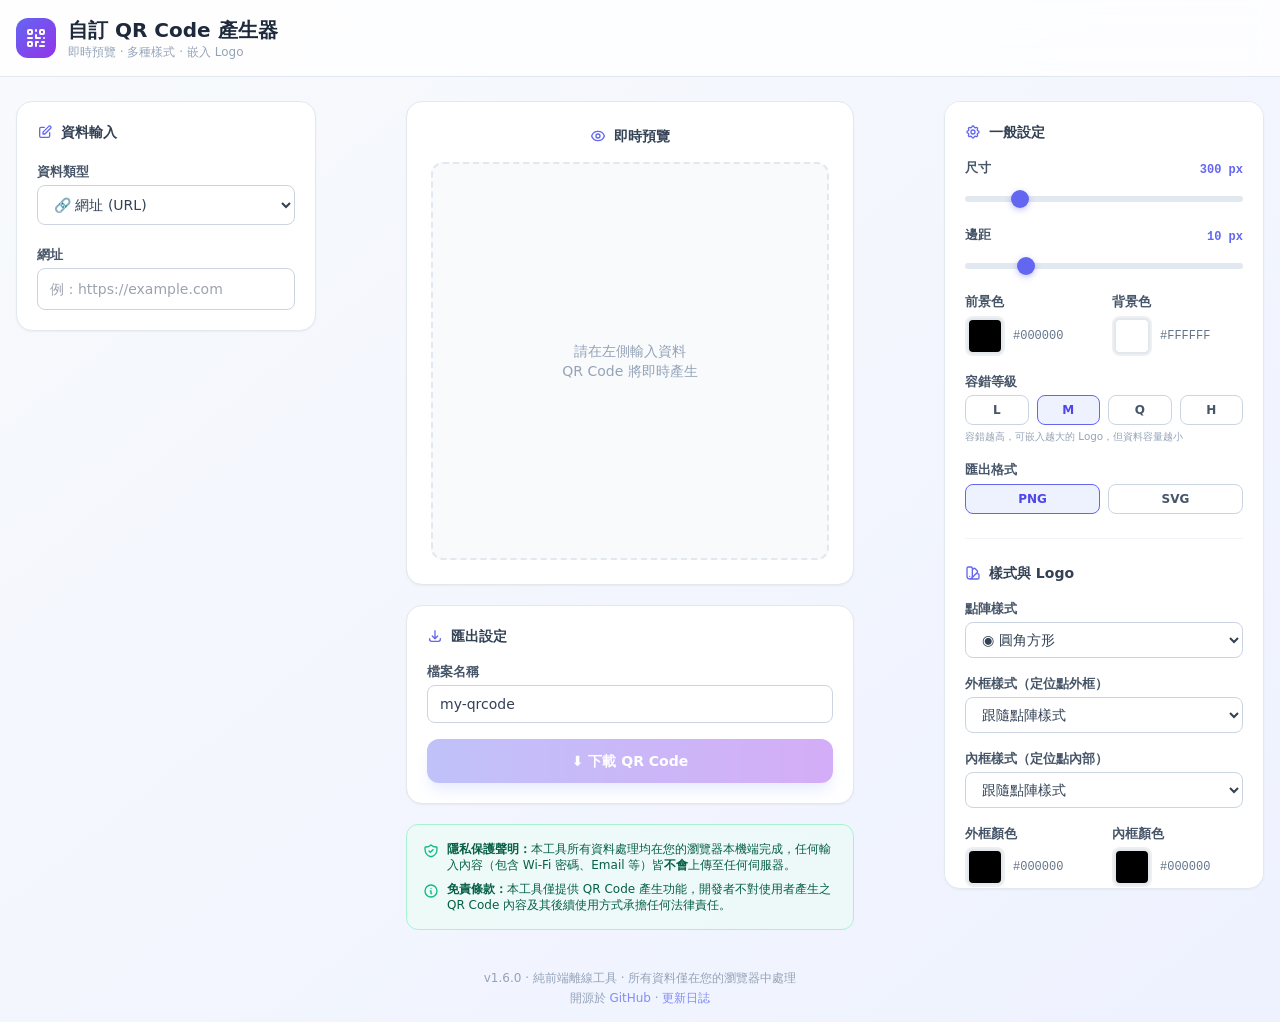
==== commit ec947233: ""change the problem of logo upload and version"" ====
--- a/index.html
+++ b/index.html
@@ -9,21 +9,21 @@
   <meta name="description" content="免費線上 QR Code 產生器：支援網址、純文字、Wi-Fi、Email。可自訂樣式、嵌入 Logo、匯出 PNG/SVG。所有資料僅在瀏覽器本機處理，無需上傳。" />
   <meta name="keywords" content="QR Code,產生器,免費,線上工具,Wi-Fi QR,Logo QR,SVG,PNG" />
   <meta name="author" content="QR Code Generator" />
-  <link rel="canonical" href="https://YOUR_USERNAME.github.io/qr-code-generator/" />
+  <link rel="canonical" href="https://tonystingray.github.io/TS-qrcode-tool/" />
 
   <!-- Open Graph -->
   <meta property="og:type" content="website" />
   <meta property="og:title" content="自訂 QR Code 產生器" />
   <meta property="og:description" content="免費線上 QR Code 工具：自訂樣式、嵌入 Logo、支援 Wi-Fi / Email。資料不離開瀏覽器。" />
-  <meta property="og:url" content="https://YOUR_USERNAME.github.io/qr-code-generator/" />
-  <meta property="og:image" content="https://YOUR_USERNAME.github.io/qr-code-generator/assets/images/og-preview.png" />
+  <meta property="og:url" content="https://tonystingray.github.io/TS-qrcode-tool/" />
+  <meta property="og:image" content="https://tonystingray.github.io/TS-qrcode-tool/assets/images/og-preview.png" />
   <meta property="og:locale" content="zh_TW" />
 
   <!-- Twitter Card -->
   <meta name="twitter:card" content="summary_large_image" />
   <meta name="twitter:title" content="自訂 QR Code 產生器" />
   <meta name="twitter:description" content="免費線上 QR Code 工具：自訂樣式、嵌入 Logo、支援 Wi-Fi / Email。" />
-  <meta name="twitter:image" content="https://YOUR_USERNAME.github.io/qr-code-generator/assets/images/og-preview.png" />
+  <meta name="twitter:image" content="https://tonystingray.github.io/TS-qrcode-tool/assets/images/og-preview.png" />
 
   <!-- Favicon (inline SVG) -->
   <link rel="icon" href="data:image/svg+xml,<svg xmlns='http://www.w3.org/2000/svg' viewBox='0 0 32 32'><rect x='2' y='2' width='12' height='12' rx='2' fill='%236366f1'/><rect x='18' y='2' width='12' height='12' rx='2' fill='%236366f1'/><rect x='2' y='18' width='12' height='12' rx='2' fill='%236366f1'/><rect x='20' y='20' width='8' height='8' rx='1' fill='%238b5cf6'/></svg>" type="image/svg+xml" />
@@ -53,13 +53,16 @@
 
   <!-- ═══ [4] Performance: Preload critical resources ═══ -->
   <link rel="preload" href="assets/css/style.css" as="style" />
-  <link rel="preload" href="assets/js/qr-code-styling.js" as="script" />
 
   <!-- ═══ Production CSS (compiled Tailwind) ═══ -->
   <link rel="stylesheet" href="assets/css/style.css" />
 
   <!-- ═══ Local JS (no external CDN) ═══ -->
-  <script src="assets/js/qr-code-styling.js" defer></script>
+  <script>/* qr-code-styling v1.6.0-rc.1 (inlined) */
+
+!function(t,e){"object"==typeof exports&&"object"==typeof module?module.exports=e():"function"==typeof define&&define.amd?define([],e):"object"==typeof exports?exports.QRCodeStyling=e():t.QRCodeStyling=e()}(self,(function(){return(()=>{var t={192:(t,e)=>{var r,n,o=function(){var t=function(t,e){var r=t,n=a[e],o=null,i=0,u=null,v=[],w={},m=function(t,e){o=function(t){for(var e=new Array(t),r=0;r<t;r+=1){e[r]=new Array(t);for(var n=0;n<t;n+=1)e[r][n]=null}return e}(i=4*r+17),b(0,0),b(i-7,0),b(0,i-7),x(),_(),M(t,e),r>=7&&S(t),null==u&&(u=A(r,n,v)),C(u,e)},b=function(t,e){for(var r=-1;r<=7;r+=1)if(!(t+r<=-1||i<=t+r))for(var n=-1;n<=7;n+=1)e+n<=-1||i<=e+n||(o[t+r][e+n]=0<=r&&r<=6&&(0==n||6==n)||0<=n&&n<=6&&(0==r||6==r)||2<=r&&r<=4&&2<=n&&n<=4)},_=function(){for(var t=8;t<i-8;t+=1)null==o[t][6]&&(o[t][6]=t%2==0);for(var e=8;e<i-8;e+=1)null==o[6][e]&&(o[6][e]=e%2==0)},x=function(){for(var t=s.getPatternPosition(r),e=0;e<t.length;e+=1)for(var n=0;n<t.length;n+=1){var i=t[e],a=t[n];if(null==o[i][a])for(var u=-2;u<=2;u+=1)for(var h=-2;h<=2;h+=1)o[i+u][a+h]=-2==u||2==u||-2==h||2==h||0==u&&0==h}},S=function(t){for(var e=s.getBCHTypeNumber(r),n=0;n<18;n+=1){var a=!t&&1==(e>>n&1);o[Math.floor(n/3)][n%3+i-8-3]=a}for(n=0;n<18;n+=1)a=!t&&1==(e>>n&1),o[n%3+i-8-3][Math.floor(n/3)]=a},M=function(t,e){for(var r=n<<3|e,a=s.getBCHTypeInfo(r),u=0;u<15;u+=1){var h=!t&&1==(a>>u&1);u<6?o[u][8]=h:u<8?o[u+1][8]=h:o[i-15+u][8]=h}for(u=0;u<15;u+=1)h=!t&&1==(a>>u&1),u<8?o[8][i-u-1]=h:u<9?o[8][15-u-1+1]=h:o[8][15-u-1]=h;o[i-8][8]=!t},C=function(t,e){for(var r=-1,n=i-1,a=7,u=0,h=s.getMaskFunction(e),c=i-1;c>0;c-=2)for(6==c&&(c-=1);;){for(var l=0;l<2;l+=1)if(null==o[n][c-l]){var d=!1;u<t.length&&(d=1==(t[u]>>>a&1)),h(n,c-l)&&(d=!d),o[n][c-l]=d,-1==(a-=1)&&(u+=1,a=7)}if((n+=r)<0||i<=n){n-=r,r=-r;break}}},A=function(t,e,r){for(var n=c.getRSBlocks(t,e),o=l(),i=0;i<r.length;i+=1){var a=r[i];o.put(a.getMode(),4),o.put(a.getLength(),s.getLengthInBits(a.getMode(),t)),a.write(o)}var u=0;for(i=0;i<n.length;i+=1)u+=n[i].dataCount;if(o.getLengthInBits()>8*u)throw"code length overflow. ("+o.getLengthInBits()+">"+8*u+")";for(o.getLengthInBits()+4<=8*u&&o.put(0,4);o.getLengthInBits()%8!=0;)o.putBit(!1);for(;!(o.getLengthInBits()>=8*u||(o.put(236,8),o.getLengthInBits()>=8*u));)o.put(17,8);return function(t,e){for(var r=0,n=0,o=0,i=new Array(e.length),a=new Array(e.length),u=0;u<e.length;u+=1){var c=e[u].dataCount,l=e[u].totalCount-c;n=Math.max(n,c),o=Math.max(o,l),i[u]=new Array(c);for(var d=0;d<i[u].length;d+=1)i[u][d]=255&t.getBuffer()[d+r];r+=c;var f=s.getErrorCorrectPolynomial(l),g=h(i[u],f.getLength()-1).mod(f);for(a[u]=new Array(f.getLength()-1),d=0;d<a[u].length;d+=1){var p=d+g.getLength()-a[u].length;a[u][d]=p>=0?g.getAt(p):0}}var v=0;for(d=0;d<e.length;d+=1)v+=e[d].totalCount;var w=new Array(v),y=0;for(d=0;d<n;d+=1)for(u=0;u<e.length;u+=1)d<i[u].length&&(w[y]=i[u][d],y+=1);for(d=0;d<o;d+=1)for(u=0;u<e.length;u+=1)d<a[u].length&&(w[y]=a[u][d],y+=1);return w}(o,n)};w.addData=function(t,e){var r=null;switch(e=e||"Byte"){case"Numeric":r=d(t);break;case"Alphanumeric":r=f(t);break;case"Byte":r=g(t);break;case"Kanji":r=p(t);break;default:throw"mode:"+e}v.push(r),u=null},w.isDark=function(t,e){if(t<0||i<=t||e<0||i<=e)throw t+","+e;return o[t][e]},w.getModuleCount=function(){return i},w.make=function(){if(r<1){for(var t=1;t<40;t++){for(var e=c.getRSBlocks(t,n),o=l(),i=0;i<v.length;i++){var a=v[i];o.put(a.getMode(),4),o.put(a.getLength(),s.getLengthInBits(a.getMode(),t)),a.write(o)}var u=0;for(i=0;i<e.length;i++)u+=e[i].dataCount;if(o.getLengthInBits()<=8*u)break}r=t}m(!1,function(){for(var t=0,e=0,r=0;r<8;r+=1){m(!0,r);var n=s.getLostPoint(w);(0==r||t>n)&&(t=n,e=r)}return e}())},w.createTableTag=function(t,e){t=t||2;var r="";r+='<table style="',r+=" border-width: 0px; border-style: none;",r+=" border-collapse: collapse;",r+=" padding: 0px; margin: "+(e=void 0===e?4*t:e)+"px;",r+='">',r+="<tbody>";for(var n=0;n<w.getModuleCount();n+=1){r+="<tr>";for(var o=0;o<w.getModuleCount();o+=1)r+='<td style="',r+=" border-width: 0px; border-style: none;",r+=" border-collapse: collapse;",r+=" padding: 0px; margin: 0px;",r+=" width: "+t+"px;",r+=" height: "+t+"px;",r+=" background-color: ",r+=w.isDark(n,o)?"#000000":"#ffffff",r+=";",r+='"/>';r+="</tr>"}return(r+="</tbody>")+"</table>"},w.createSvgTag=function(t,e,r,n){var o={};"object"==typeof arguments[0]&&(t=(o=arguments[0]).cellSize,e=o.margin,r=o.alt,n=o.title),t=t||2,e=void 0===e?4*t:e,(r="string"==typeof r?{text:r}:r||{}).text=r.text||null,r.id=r.text?r.id||"qrcode-description":null,(n="string"==typeof n?{text:n}:n||{}).text=n.text||null,n.id=n.text?n.id||"qrcode-title":null;var i,a,s,u,h=w.getModuleCount()*t+2*e,c="";for(u="l"+t+",0 0,"+t+" -"+t+",0 0,-"+t+"z ",c+='<svg version="1.1" xmlns="http://www.w3.org/2000/svg"',c+=o.scalable?"":' width="'+h+'px" height="'+h+'px"',c+=' viewBox="0 0 '+h+" "+h+'" ',c+=' preserveAspectRatio="xMinYMin meet"',c+=n.text||r.text?' role="img" aria-labelledby="'+k([n.id,r.id].join(" ").trim())+'"':"",c+=">",c+=n.text?'<title id="'+k(n.id)+'">'+k(n.text)+"</title>":"",c+=r.text?'<description id="'+k(r.id)+'">'+k(r.text)+"</description>":"",c+='<rect width="100%" height="100%" fill="white" cx="0" cy="0"/>',c+='<path d="',a=0;a<w.getModuleCount();a+=1)for(s=a*t+e,i=0;i<w.getModuleCount();i+=1)w.isDark(a,i)&&(c+="M"+(i*t+e)+","+s+u);return(c+='" stroke="transparent" fill="black"/>')+"</svg>"},w.createDataURL=function(t,e){t=t||2,e=void 0===e?4*t:e;var r=w.getModuleCount()*t+2*e,n=e,o=r-e;return y(r,r,(function(e,r){if(n<=e&&e<o&&n<=r&&r<o){var i=Math.floor((e-n)/t),a=Math.floor((r-n)/t);return w.isDark(a,i)?0:1}return 1}))},w.createImgTag=function(t,e,r){t=t||2,e=void 0===e?4*t:e;var n=w.getModuleCount()*t+2*e,o="";return o+="<img",o+=' src="',o+=w.createDataURL(t,e),o+='"',o+=' width="',o+=n,o+='"',o+=' height="',o+=n,o+='"',r&&(o+=' alt="',o+=k(r),o+='"'),o+"/>"};var k=function(t){for(var e="",r=0;r<t.length;r+=1){var n=t.charAt(r);switch(n){case"<":e+="&lt;";break;case">":e+="&gt;";break;case"&":e+="&amp;";break;case'"':e+="&quot;";break;default:e+=n}}return e};return w.createASCII=function(t,e){if((t=t||1)<2)return function(t){t=void 0===t?2:t;var e,r,n,o,i,a=1*w.getModuleCount()+2*t,s=t,u=a-t,h={"██":"█","█ ":"▀"," █":"▄","  ":" "},c={"██":"▀","█ ":"▀"," █":" ","  ":" "},l="";for(e=0;e<a;e+=2){for(n=Math.floor((e-s)/1),o=Math.floor((e+1-s)/1),r=0;r<a;r+=1)i="█",s<=r&&r<u&&s<=e&&e<u&&w.isDark(n,Math.floor((r-s)/1))&&(i=" "),s<=r&&r<u&&s<=e+1&&e+1<u&&w.isDark(o,Math.floor((r-s)/1))?i+=" ":i+="█",l+=t<1&&e+1>=u?c[i]:h[i];l+="\n"}return a%2&&t>0?l.substring(0,l.length-a-1)+Array(a+1).join("▀"):l.substring(0,l.length-1)}(e);t-=1,e=void 0===e?2*t:e;var r,n,o,i,a=w.getModuleCount()*t+2*e,s=e,u=a-e,h=Array(t+1).join("██"),c=Array(t+1).join("  "),l="",d="";for(r=0;r<a;r+=1){for(o=Math.floor((r-s)/t),d="",n=0;n<a;n+=1)i=1,s<=n&&n<u&&s<=r&&r<u&&w.isDark(o,Math.floor((n-s)/t))&&(i=0),d+=i?h:c;for(o=0;o<t;o+=1)l+=d+"\n"}return l.substring(0,l.length-1)},w.renderTo2dContext=function(t,e){e=e||2;for(var r=w.getModuleCount(),n=0;n<r;n++)for(var o=0;o<r;o++)t.fillStyle=w.isDark(n,o)?"black":"white",t.fillRect(n*e,o*e,e,e)},w};t.stringToBytes=(t.stringToBytesFuncs={default:function(t){for(var e=[],r=0;r<t.length;r+=1){var n=t.charCodeAt(r);e.push(255&n)}return e}}).default,t.createStringToBytes=function(t,e){var r=function(){for(var r=w(t),n=function(){var t=r.read();if(-1==t)throw"eof";return t},o=0,i={};;){var a=r.read();if(-1==a)break;var s=n(),u=n()<<8|n();i[String.fromCharCode(a<<8|s)]=u,o+=1}if(o!=e)throw o+" != "+e;return i}(),n="?".charCodeAt(0);return function(t){for(var e=[],o=0;o<t.length;o+=1){var i=t.charCodeAt(o);if(i<128)e.push(i);else{var a=r[t.charAt(o)];"number"==typeof a?(255&a)==a?e.push(a):(e.push(a>>>8),e.push(255&a)):e.push(n)}}return e}};var e,r,n,o,i,a={L:1,M:0,Q:3,H:2},s=(e=[[],[6,18],[6,22],[6,26],[6,30],[6,34],[6,22,38],[6,24,42],[6,26,46],[6,28,50],[6,30,54],[6,32,58],[6,34,62],[6,26,46,66],[6,26,48,70],[6,26,50,74],[6,30,54,78],[6,30,56,82],[6,30,58,86],[6,34,62,90],[6,28,50,72,94],[6,26,50,74,98],[6,30,54,78,102],[6,28,54,80,106],[6,32,58,84,110],[6,30,58,86,114],[6,34,62,90,118],[6,26,50,74,98,122],[6,30,54,78,102,126],[6,26,52,78,104,130],[6,30,56,82,108,134],[6,34,60,86,112,138],[6,30,58,86,114,142],[6,34,62,90,118,146],[6,30,54,78,102,126,150],[6,24,50,76,102,128,154],[6,28,54,80,106,132,158],[6,32,58,84,110,136,162],[6,26,54,82,110,138,166],[6,30,58,86,114,142,170]],r=1335,n=7973,i=function(t){for(var e=0;0!=t;)e+=1,t>>>=1;return e},(o={}).getBCHTypeInfo=function(t){for(var e=t<<10;i(e)-i(r)>=0;)e^=r<<i(e)-i(r);return 21522^(t<<10|e)},o.getBCHTypeNumber=function(t){for(var e=t<<12;i(e)-i(n)>=0;)e^=n<<i(e)-i(n);return t<<12|e},o.getPatternPosition=function(t){return e[t-1]},o.getMaskFunction=function(t){switch(t){case 0:return function(t,e){return(t+e)%2==0};case 1:return function(t,e){return t%2==0};case 2:return function(t,e){return e%3==0};case 3:return function(t,e){return(t+e)%3==0};case 4:return function(t,e){return(Math.floor(t/2)+Math.floor(e/3))%2==0};case 5:return function(t,e){return t*e%2+t*e%3==0};case 6:return function(t,e){return(t*e%2+t*e%3)%2==0};case 7:return function(t,e){return(t*e%3+(t+e)%2)%2==0};default:throw"bad maskPattern:"+t}},o.getErrorCorrectPolynomial=function(t){for(var e=h([1],0),r=0;r<t;r+=1)e=e.multiply(h([1,u.gexp(r)],0));return e},o.getLengthInBits=function(t,e){if(1<=e&&e<10)switch(t){case 1:return 10;case 2:return 9;case 4:case 8:return 8;default:throw"mode:"+t}else if(e<27)switch(t){case 1:return 12;case 2:return 11;case 4:return 16;case 8:return 10;default:throw"mode:"+t}else{if(!(e<41))throw"type:"+e;switch(t){case 1:return 14;case 2:return 13;case 4:return 16;case 8:return 12;default:throw"mode:"+t}}},o.getLostPoint=function(t){for(var e=t.getModuleCount(),r=0,n=0;n<e;n+=1)for(var o=0;o<e;o+=1){for(var i=0,a=t.isDark(n,o),s=-1;s<=1;s+=1)if(!(n+s<0||e<=n+s))for(var u=-1;u<=1;u+=1)o+u<0||e<=o+u||0==s&&0==u||a==t.isDark(n+s,o+u)&&(i+=1);i>5&&(r+=3+i-5)}for(n=0;n<e-1;n+=1)for(o=0;o<e-1;o+=1){var h=0;t.isDark(n,o)&&(h+=1),t.isDark(n+1,o)&&(h+=1),t.isDark(n,o+1)&&(h+=1),t.isDark(n+1,o+1)&&(h+=1),0!=h&&4!=h||(r+=3)}for(n=0;n<e;n+=1)for(o=0;o<e-6;o+=1)t.isDark(n,o)&&!t.isDark(n,o+1)&&t.isDark(n,o+2)&&t.isDark(n,o+3)&&t.isDark(n,o+4)&&!t.isDark(n,o+5)&&t.isDark(n,o+6)&&(r+=40);for(o=0;o<e;o+=1)for(n=0;n<e-6;n+=1)t.isDark(n,o)&&!t.isDark(n+1,o)&&t.isDark(n+2,o)&&t.isDark(n+3,o)&&t.isDark(n+4,o)&&!t.isDark(n+5,o)&&t.isDark(n+6,o)&&(r+=40);var c=0;for(o=0;o<e;o+=1)for(n=0;n<e;n+=1)t.isDark(n,o)&&(c+=1);return r+Math.abs(100*c/e/e-50)/5*10},o),u=function(){for(var t=new Array(256),e=new Array(256),r=0;r<8;r+=1)t[r]=1<<r;for(r=8;r<256;r+=1)t[r]=t[r-4]^t[r-5]^t[r-6]^t[r-8];for(r=0;r<255;r+=1)e[t[r]]=r;return{glog:function(t){if(t<1)throw"glog("+t+")";return e[t]},gexp:function(e){for(;e<0;)e+=255;for(;e>=256;)e-=255;return t[e]}}}();function h(t,e){if(void 0===t.length)throw t.length+"/"+e;var r=function(){for(var r=0;r<t.length&&0==t[r];)r+=1;for(var n=new Array(t.length-r+e),o=0;o<t.length-r;o+=1)n[o]=t[o+r];return n}(),n={getAt:function(t){return r[t]},getLength:function(){return r.length},multiply:function(t){for(var e=new Array(n.getLength()+t.getLength()-1),r=0;r<n.getLength();r+=1)for(var o=0;o<t.getLength();o+=1)e[r+o]^=u.gexp(u.glog(n.getAt(r))+u.glog(t.getAt(o)));return h(e,0)},mod:function(t){if(n.getLength()-t.getLength()<0)return n;for(var e=u.glog(n.getAt(0))-u.glog(t.getAt(0)),r=new Array(n.getLength()),o=0;o<n.getLength();o+=1)r[o]=n.getAt(o);for(o=0;o<t.getLength();o+=1)r[o]^=u.gexp(u.glog(t.getAt(o))+e);return h(r,0).mod(t)}};return n}var c=function(){var t=[[1,26,19],[1,26,16],[1,26,13],[1,26,9],[1,44,34],[1,44,28],[1,44,22],[1,44,16],[1,70,55],[1,70,44],[2,35,17],[2,35,13],[1,100,80],[2,50,32],[2,50,24],[4,25,9],[1,134,108],[2,67,43],[2,33,15,2,34,16],[2,33,11,2,34,12],[2,86,68],[4,43,27],[4,43,19],[4,43,15],[2,98,78],[4,49,31],[2,32,14,4,33,15],[4,39,13,1,40,14],[2,121,97],[2,60,38,2,61,39],[4,40,18,2,41,19],[4,40,14,2,41,15],[2,146,116],[3,58,36,2,59,37],[4,36,16,4,37,17],[4,36,12,4,37,13],[2,86,68,2,87,69],[4,69,43,1,70,44],[6,43,19,2,44,20],[6,43,15,2,44,16],[4,101,81],[1,80,50,4,81,51],[4,50,22,4,51,23],[3,36,12,8,37,13],[2,116,92,2,117,93],[6,58,36,2,59,37],[4,46,20,6,47,21],[7,42,14,4,43,15],[4,133,107],[8,59,37,1,60,38],[8,44,20,4,45,21],[12,33,11,4,34,12],[3,145,115,1,146,116],[4,64,40,5,65,41],[11,36,16,5,37,17],[11,36,12,5,37,13],[5,109,87,1,110,88],[5,65,41,5,66,42],[5,54,24,7,55,25],[11,36,12,7,37,13],[5,122,98,1,123,99],[7,73,45,3,74,46],[15,43,19,2,44,20],[3,45,15,13,46,16],[1,135,107,5,136,108],[10,74,46,1,75,47],[1,50,22,15,51,23],[2,42,14,17,43,15],[5,150,120,1,151,121],[9,69,43,4,70,44],[17,50,22,1,51,23],[2,42,14,19,43,15],[3,141,113,4,142,114],[3,70,44,11,71,45],[17,47,21,4,48,22],[9,39,13,16,40,14],[3,135,107,5,136,108],[3,67,41,13,68,42],[15,54,24,5,55,25],[15,43,15,10,44,16],[4,144,116,4,145,117],[17,68,42],[17,50,22,6,51,23],[19,46,16,6,47,17],[2,139,111,7,140,112],[17,74,46],[7,54,24,16,55,25],[34,37,13],[4,151,121,5,152,122],[4,75,47,14,76,48],[11,54,24,14,55,25],[16,45,15,14,46,16],[6,147,117,4,148,118],[6,73,45,14,74,46],[11,54,24,16,55,25],[30,46,16,2,47,17],[8,132,106,4,133,107],[8,75,47,13,76,48],[7,54,24,22,55,25],[22,45,15,13,46,16],[10,142,114,2,143,115],[19,74,46,4,75,47],[28,50,22,6,51,23],[33,46,16,4,47,17],[8,152,122,4,153,123],[22,73,45,3,74,46],[8,53,23,26,54,24],[12,45,15,28,46,16],[3,147,117,10,148,118],[3,73,45,23,74,46],[4,54,24,31,55,25],[11,45,15,31,46,16],[7,146,116,7,147,117],[21,73,45,7,74,46],[1,53,23,37,54,24],[19,45,15,26,46,16],[5,145,115,10,146,116],[19,75,47,10,76,48],[15,54,24,25,55,25],[23,45,15,25,46,16],[13,145,115,3,146,116],[2,74,46,29,75,47],[42,54,24,1,55,25],[23,45,15,28,46,16],[17,145,115],[10,74,46,23,75,47],[10,54,24,35,55,25],[19,45,15,35,46,16],[17,145,115,1,146,116],[14,74,46,21,75,47],[29,54,24,19,55,25],[11,45,15,46,46,16],[13,145,115,6,146,116],[14,74,46,23,75,47],[44,54,24,7,55,25],[59,46,16,1,47,17],[12,151,121,7,152,122],[12,75,47,26,76,48],[39,54,24,14,55,25],[22,45,15,41,46,16],[6,151,121,14,152,122],[6,75,47,34,76,48],[46,54,24,10,55,25],[2,45,15,64,46,16],[17,152,122,4,153,123],[29,74,46,14,75,47],[49,54,24,10,55,25],[24,45,15,46,46,16],[4,152,122,18,153,123],[13,74,46,32,75,47],[48,54,24,14,55,25],[42,45,15,32,46,16],[20,147,117,4,148,118],[40,75,47,7,76,48],[43,54,24,22,55,25],[10,45,15,67,46,16],[19,148,118,6,149,119],[18,75,47,31,76,48],[34,54,24,34,55,25],[20,45,15,61,46,16]],e=function(t,e){var r={};return r.totalCount=t,r.dataCount=e,r},r={getRSBlocks:function(r,n){var o=function(e,r){switch(r){case a.L:return t[4*(e-1)+0];case a.M:return t[4*(e-1)+1];case a.Q:return t[4*(e-1)+2];case a.H:return t[4*(e-1)+3];default:return}}(r,n);if(void 0===o)throw"bad rs block @ typeNumber:"+r+"/errorCorrectionLevel:"+n;for(var i=o.length/3,s=[],u=0;u<i;u+=1)for(var h=o[3*u+0],c=o[3*u+1],l=o[3*u+2],d=0;d<h;d+=1)s.push(e(c,l));return s}};return r}(),l=function(){var t=[],e=0,r={getBuffer:function(){return t},getAt:function(e){var r=Math.floor(e/8);return 1==(t[r]>>>7-e%8&1)},put:function(t,e){for(var n=0;n<e;n+=1)r.putBit(1==(t>>>e-n-1&1))},getLengthInBits:function(){return e},putBit:function(r){var n=Math.floor(e/8);t.length<=n&&t.push(0),r&&(t[n]|=128>>>e%8),e+=1}};return r},d=function(t){var e=t,r={getMode:function(){return 1},getLength:function(t){return e.length},write:function(t){for(var r=e,o=0;o+2<r.length;)t.put(n(r.substring(o,o+3)),10),o+=3;o<r.length&&(r.length-o==1?t.put(n(r.substring(o,o+1)),4):r.length-o==2&&t.put(n(r.substring(o,o+2)),7))}},n=function(t){for(var e=0,r=0;r<t.length;r+=1)e=10*e+o(t.charAt(r));return e},o=function(t){if("0"<=t&&t<="9")return t.charCodeAt(0)-"0".charCodeAt(0);throw"illegal char :"+t};return r},f=function(t){var e=t,r={getMode:function(){return 2},getLength:function(t){return e.length},write:function(t){for(var r=e,o=0;o+1<r.length;)t.put(45*n(r.charAt(o))+n(r.charAt(o+1)),11),o+=2;o<r.length&&t.put(n(r.charAt(o)),6)}},n=function(t){if("0"<=t&&t<="9")return t.charCodeAt(0)-"0".charCodeAt(0);if("A"<=t&&t<="Z")return t.charCodeAt(0)-"A".charCodeAt(0)+10;switch(t){case" ":return 36;case"$":return 37;case"%":return 38;case"*":return 39;case"+":return 40;case"-":return 41;case".":return 42;case"/":return 43;case":":return 44;default:throw"illegal char :"+t}};return r},g=function(e){var r=t.stringToBytes(e);return{getMode:function(){return 4},getLength:function(t){return r.length},write:function(t){for(var e=0;e<r.length;e+=1)t.put(r[e],8)}}},p=function(e){var r=t.stringToBytesFuncs.SJIS;if(!r)throw"sjis not supported.";!function(t,e){var n=r("友");if(2!=n.length||38726!=(n[0]<<8|n[1]))throw"sjis not supported."}();var n=r(e);return{getMode:function(){return 8},getLength:function(t){return~~(n.length/2)},write:function(t){for(var e=n,r=0;r+1<e.length;){var o=(255&e[r])<<8|255&e[r+1];if(33088<=o&&o<=40956)o-=33088;else{if(!(57408<=o&&o<=60351))throw"illegal char at "+(r+1)+"/"+o;o-=49472}o=192*(o>>>8&255)+(255&o),t.put(o,13),r+=2}if(r<e.length)throw"illegal char at "+(r+1)}}},v=function(){var t=[],e={writeByte:function(e){t.push(255&e)},writeShort:function(t){e.writeByte(t),e.writeByte(t>>>8)},writeBytes:function(t,r,n){r=r||0,n=n||t.length;for(var o=0;o<n;o+=1)e.writeByte(t[o+r])},writeString:function(t){for(var r=0;r<t.length;r+=1)e.writeByte(t.charCodeAt(r))},toByteArray:function(){return t},toString:function(){var e="";e+="[";for(var r=0;r<t.length;r+=1)r>0&&(e+=","),e+=t[r];return e+"]"}};return e},w=function(t){var e=t,r=0,n=0,o=0,i={read:function(){for(;o<8;){if(r>=e.length){if(0==o)return-1;throw"unexpected end of file./"+o}var t=e.charAt(r);if(r+=1,"="==t)return o=0,-1;t.match(/^\s$/)||(n=n<<6|a(t.charCodeAt(0)),o+=6)}var i=n>>>o-8&255;return o-=8,i}},a=function(t){if(65<=t&&t<=90)return t-65;if(97<=t&&t<=122)return t-97+26;if(48<=t&&t<=57)return t-48+52;if(43==t)return 62;if(47==t)return 63;throw"c:"+t};return i},y=function(t,e,r){for(var n=function(t,e){var r=t,n=e,o=new Array(t*e),i={setPixel:function(t,e,n){o[e*r+t]=n},write:function(t){t.writeString("GIF87a"),t.writeShort(r),t.writeShort(n),t.writeByte(128),t.writeByte(0),t.writeByte(0),t.writeByte(0),t.writeByte(0),t.writeByte(0),t.writeByte(255),t.writeByte(255),t.writeByte(255),t.writeString(","),t.writeShort(0),t.writeShort(0),t.writeShort(r),t.writeShort(n),t.writeByte(0);var e=a(2);t.writeByte(2);for(var o=0;e.length-o>255;)t.writeByte(255),t.writeBytes(e,o,255),o+=255;t.writeByte(e.length-o),t.writeBytes(e,o,e.length-o),t.writeByte(0),t.writeString(";")}},a=function(t){for(var e=1<<t,r=1+(1<<t),n=t+1,i=s(),a=0;a<e;a+=1)i.add(String.fromCharCode(a));i.add(String.fromCharCode(e)),i.add(String.fromCharCode(r));var u,h,c,l=v(),d=(u=l,h=0,c=0,{write:function(t,e){if(t>>>e!=0)throw"length over";for(;h+e>=8;)u.writeByte(255&(t<<h|c)),e-=8-h,t>>>=8-h,c=0,h=0;c|=t<<h,h+=e},flush:function(){h>0&&u.writeByte(c)}});d.write(e,n);var f=0,g=String.fromCharCode(o[f]);for(f+=1;f<o.length;){var p=String.fromCharCode(o[f]);f+=1,i.contains(g+p)?g+=p:(d.write(i.indexOf(g),n),i.size()<4095&&(i.size()==1<<n&&(n+=1),i.add(g+p)),g=p)}return d.write(i.indexOf(g),n),d.write(r,n),d.flush(),l.toByteArray()},s=function(){var t={},e=0,r={add:function(n){if(r.contains(n))throw"dup key:"+n;t[n]=e,e+=1},size:function(){return e},indexOf:function(e){return t[e]},contains:function(e){return void 0!==t[e]}};return r};return i}(t,e),o=0;o<e;o+=1)for(var i=0;i<t;i+=1)n.setPixel(i,o,r(i,o));var a=v();n.write(a);for(var s=function(){var t=0,e=0,r=0,n="",o={},i=function(t){n+=String.fromCharCode(a(63&t))},a=function(t){if(t<0);else{if(t<26)return 65+t;if(t<52)return t-26+97;if(t<62)return t-52+48;if(62==t)return 43;if(63==t)return 47}throw"n:"+t};return o.writeByte=function(n){for(t=t<<8|255&n,e+=8,r+=1;e>=6;)i(t>>>e-6),e-=6},o.flush=function(){if(e>0&&(i(t<<6-e),t=0,e=0),r%3!=0)for(var o=3-r%3,a=0;a<o;a+=1)n+="="},o.toString=function(){return n},o}(),u=a.toByteArray(),h=0;h<u.length;h+=1)s.writeByte(u[h]);return s.flush(),"data:image/gif;base64,"+s};return t}();o.stringToBytesFuncs["UTF-8"]=function(t){return function(t){for(var e=[],r=0;r<t.length;r++){var n=t.charCodeAt(r);n<128?e.push(n):n<2048?e.push(192|n>>6,128|63&n):n<55296||n>=57344?e.push(224|n>>12,128|n>>6&63,128|63&n):(r++,n=65536+((1023&n)<<10|1023&t.charCodeAt(r)),e.push(240|n>>18,128|n>>12&63,128|n>>6&63,128|63&n))}return e}(t)},void 0===(n="function"==typeof(r=function(){return o})?r.apply(e,[]):r)||(t.exports=n)},676:(t,e,r)=>{"use strict";r.d(e,{default:()=>q});var n=function(){return(n=Object.assign||function(t){for(var e,r=1,n=arguments.length;r<n;r++)for(var o in e=arguments[r])Object.prototype.hasOwnProperty.call(e,o)&&(t[o]=e[o]);return t}).apply(this,arguments)},o=function(){for(var t=0,e=0,r=arguments.length;e<r;e++)t+=arguments[e].length;var n=Array(t),o=0;for(e=0;e<r;e++)for(var i=arguments[e],a=0,s=i.length;a<s;a++,o++)n[o]=i[a];return n},i=function(t){return!!t&&"object"==typeof t&&!Array.isArray(t)};function a(t){for(var e=[],r=1;r<arguments.length;r++)e[r-1]=arguments[r];if(!e.length)return t;var s=e.shift();return void 0!==s&&i(t)&&i(s)?(t=n({},t),Object.keys(s).forEach((function(e){var r=t[e],n=s[e];Array.isArray(r)&&Array.isArray(n)?t[e]=n:i(r)&&i(n)?t[e]=a(Object.assign({},r),n):t[e]=n})),a.apply(void 0,o([t],e))):t}function s(t,e){var r=document.createElement("a");r.download=e,r.href=t,document.body.appendChild(r),r.click(),document.body.removeChild(r)}function u(t){return e=this,r=void 0,o=function(){return function(t,e){var r,n,o,i,a={label:0,sent:function(){if(1&o[0])throw o[1];return o[1]},trys:[],ops:[]};return i={next:s(0),throw:s(1),return:s(2)},"function"==typeof Symbol&&(i[Symbol.iterator]=function(){return this}),i;function s(i){return function(s){return function(i){if(r)throw new TypeError("Generator is already executing.");for(;a;)try{if(r=1,n&&(o=2&i[0]?n.return:i[0]?n.throw||((o=n.return)&&o.call(n),0):n.next)&&!(o=o.call(n,i[1])).done)return o;switch(n=0,o&&(i=[2&i[0],o.value]),i[0]){case 0:case 1:o=i;break;case 4:return a.label++,{value:i[1],done:!1};case 5:a.label++,n=i[1],i=[0];continue;case 7:i=a.ops.pop(),a.trys.pop();continue;default:if(!((o=(o=a.trys).length>0&&o[o.length-1])||6!==i[0]&&2!==i[0])){a=0;continue}if(3===i[0]&&(!o||i[1]>o[0]&&i[1]<o[3])){a.label=i[1];break}if(6===i[0]&&a.label<o[1]){a.label=o[1],o=i;break}if(o&&a.label<o[2]){a.label=o[2],a.ops.push(i);break}o[2]&&a.ops.pop(),a.trys.pop();continue}i=e.call(t,a)}catch(t){i=[6,t],n=0}finally{r=o=0}if(5&i[0])throw i[1];return{value:i[0]?i[1]:void 0,done:!0}}([i,s])}}}(this,(function(e){return[2,new Promise((function(e){var r=new XMLHttpRequest;r.onload=function(){var t=new FileReader;t.onloadend=function(){e(t.result)},t.readAsDataURL(r.response)},r.open("GET",t),r.responseType="blob",r.send()}))]}))},new((n=void 0)||(n=Promise))((function(t,i){function a(t){try{u(o.next(t))}catch(t){i(t)}}function s(t){try{u(o.throw(t))}catch(t){i(t)}}function u(e){var r;e.done?t(e.value):(r=e.value,r instanceof n?r:new n((function(t){t(r)}))).then(a,s)}u((o=o.apply(e,r||[])).next())}));var e,r,n,o}const h={L:.07,M:.15,Q:.25,H:.3};var c=function(){return(c=Object.assign||function(t){for(var e,r=1,n=arguments.length;r<n;r++)for(var o in e=arguments[r])Object.prototype.hasOwnProperty.call(e,o)&&(t[o]=e[o]);return t}).apply(this,arguments)};const l=function(){function t(t){var e=t.svg,r=t.type;this._svg=e,this._type=r}return t.prototype.draw=function(t,e,r,n){var o;switch(this._type){case"dots":o=this._drawDot;break;case"classy":o=this._drawClassy;break;case"classy-rounded":o=this._drawClassyRounded;break;case"rounded":o=this._drawRounded;break;case"extra-rounded":o=this._drawExtraRounded;break;case"square":default:o=this._drawSquare}o.call(this,{x:t,y:e,size:r,getNeighbor:n})},t.prototype._rotateFigure=function(t){var e,r=t.x,n=t.y,o=t.size,i=t.rotation,a=void 0===i?0:i,s=r+o/2,u=n+o/2;(0,t.draw)(),null===(e=this._element)||void 0===e||e.setAttribute("transform","rotate("+180*a/Math.PI+","+s+","+u+")")},t.prototype._basicDot=function(t){var e=this,r=t.size,n=t.x,o=t.y;this._rotateFigure(c(c({},t),{draw:function(){e._element=document.createElementNS("http://www.w3.org/2000/svg","circle"),e._element.setAttribute("cx",String(n+r/2)),e._element.setAttribute("cy",String(o+r/2)),e._element.setAttribute("r",String(r/2))}}))},t.prototype._basicSquare=function(t){var e=this,r=t.size,n=t.x,o=t.y;this._rotateFigure(c(c({},t),{draw:function(){e._element=document.createElementNS("http://www.w3.org/2000/svg","rect"),e._element.setAttribute("x",String(n)),e._element.setAttribute("y",String(o)),e._element.setAttribute("width",String(r)),e._element.setAttribute("height",String(r))}}))},t.prototype._basicSideRounded=function(t){var e=this,r=t.size,n=t.x,o=t.y;this._rotateFigure(c(c({},t),{draw:function(){e._element=document.createElementNS("http://www.w3.org/2000/svg","path"),e._element.setAttribute("d","M "+n+" "+o+"v "+r+"h "+r/2+"a "+r/2+" "+r/2+", 0, 0, 0, 0 "+-r)}}))},t.prototype._basicCornerRounded=function(t){var e=this,r=t.size,n=t.x,o=t.y;this._rotateFigure(c(c({},t),{draw:function(){e._element=document.createElementNS("http://www.w3.org/2000/svg","path"),e._element.setAttribute("d","M "+n+" "+o+"v "+r+"h "+r+"v "+-r/2+"a "+r/2+" "+r/2+", 0, 0, 0, "+-r/2+" "+-r/2)}}))},t.prototype._basicCornerExtraRounded=function(t){var e=this,r=t.size,n=t.x,o=t.y;this._rotateFigure(c(c({},t),{draw:function(){e._element=document.createElementNS("http://www.w3.org/2000/svg","path"),e._element.setAttribute("d","M "+n+" "+o+"v "+r+"h "+r+"a "+r+" "+r+", 0, 0, 0, "+-r+" "+-r)}}))},t.prototype._basicCornersRounded=function(t){var e=this,r=t.size,n=t.x,o=t.y;this._rotateFigure(c(c({},t),{draw:function(){e._element=document.createElementNS("http://www.w3.org/2000/svg","path"),e._element.setAttribute("d","M "+n+" "+o+"v "+r/2+"a "+r/2+" "+r/2+", 0, 0, 0, "+r/2+" "+r/2+"h "+r/2+"v "+-r/2+"a "+r/2+" "+r/2+", 0, 0, 0, "+-r/2+" "+-r/2)}}))},t.prototype._drawDot=function(t){var e=t.x,r=t.y,n=t.size;this._basicDot({x:e,y:r,size:n,rotation:0})},t.prototype._drawSquare=function(t){var e=t.x,r=t.y,n=t.size;this._basicSquare({x:e,y:r,size:n,rotation:0})},t.prototype._drawRounded=function(t){var e=t.x,r=t.y,n=t.size,o=t.getNeighbor,i=o?+o(-1,0):0,a=o?+o(1,0):0,s=o?+o(0,-1):0,u=o?+o(0,1):0,h=i+a+s+u;if(0!==h)if(h>2||i&&a||s&&u)this._basicSquare({x:e,y:r,size:n,rotation:0});else{if(2===h){var c=0;return i&&s?c=Math.PI/2:s&&a?c=Math.PI:a&&u&&(c=-Math.PI/2),void this._basicCornerRounded({x:e,y:r,size:n,rotation:c})}if(1===h)return c=0,s?c=Math.PI/2:a?c=Math.PI:u&&(c=-Math.PI/2),void this._basicSideRounded({x:e,y:r,size:n,rotation:c})}else this._basicDot({x:e,y:r,size:n,rotation:0})},t.prototype._drawExtraRounded=function(t){var e=t.x,r=t.y,n=t.size,o=t.getNeighbor,i=o?+o(-1,0):0,a=o?+o(1,0):0,s=o?+o(0,-1):0,u=o?+o(0,1):0,h=i+a+s+u;if(0!==h)if(h>2||i&&a||s&&u)this._basicSquare({x:e,y:r,size:n,rotation:0});else{if(2===h){var c=0;return i&&s?c=Math.PI/2:s&&a?c=Math.PI:a&&u&&(c=-Math.PI/2),void this._basicCornerExtraRounded({x:e,y:r,size:n,rotation:c})}if(1===h)return c=0,s?c=Math.PI/2:a?c=Math.PI:u&&(c=-Math.PI/2),void this._basicSideRounded({x:e,y:r,size:n,rotation:c})}else this._basicDot({x:e,y:r,size:n,rotation:0})},t.prototype._drawClassy=function(t){var e=t.x,r=t.y,n=t.size,o=t.getNeighbor,i=o?+o(-1,0):0,a=o?+o(1,0):0,s=o?+o(0,-1):0,u=o?+o(0,1):0;0!==i+a+s+u?i||s?a||u?this._basicSquare({x:e,y:r,size:n,rotation:0}):this._basicCornerRounded({x:e,y:r,size:n,rotation:Math.PI/2}):this._basicCornerRounded({x:e,y:r,size:n,rotation:-Math.PI/2}):this._basicCornersRounded({x:e,y:r,size:n,rotation:Math.PI/2})},t.prototype._drawClassyRounded=function(t){var e=t.x,r=t.y,n=t.size,o=t.getNeighbor,i=o?+o(-1,0):0,a=o?+o(1,0):0,s=o?+o(0,-1):0,u=o?+o(0,1):0;0!==i+a+s+u?i||s?a||u?this._basicSquare({x:e,y:r,size:n,rotation:0}):this._basicCornerExtraRounded({x:e,y:r,size:n,rotation:Math.PI/2}):this._basicCornerExtraRounded({x:e,y:r,size:n,rotation:-Math.PI/2}):this._basicCornersRounded({x:e,y:r,size:n,rotation:Math.PI/2})},t}();var d=function(){return(d=Object.assign||function(t){for(var e,r=1,n=arguments.length;r<n;r++)for(var o in e=arguments[r])Object.prototype.hasOwnProperty.call(e,o)&&(t[o]=e[o]);return t}).apply(this,arguments)};const f=function(){function t(t){var e=t.svg,r=t.type;this._svg=e,this._type=r}return t.prototype.draw=function(t,e,r,n){var o;switch(this._type){case"square":o=this._drawSquare;break;case"extra-rounded":o=this._drawExtraRounded;break;case"dot":default:o=this._drawDot}o.call(this,{x:t,y:e,size:r,rotation:n})},t.prototype._rotateFigure=function(t){var e,r=t.x,n=t.y,o=t.size,i=t.rotation,a=void 0===i?0:i,s=r+o/2,u=n+o/2;(0,t.draw)(),null===(e=this._element)||void 0===e||e.setAttribute("transform","rotate("+180*a/Math.PI+","+s+","+u+")")},t.prototype._basicDot=function(t){var e=this,r=t.size,n=t.x,o=t.y,i=r/7;this._rotateFigure(d(d({},t),{draw:function(){e._element=document.createElementNS("http://www.w3.org/2000/svg","path"),e._element.setAttribute("clip-rule","evenodd"),e._element.setAttribute("d","M "+(n+r/2)+" "+o+"a "+r/2+" "+r/2+" 0 1 0 0.1 0zm 0 "+i+"a "+(r/2-i)+" "+(r/2-i)+" 0 1 1 -0.1 0Z")}}))},t.prototype._basicSquare=function(t){var e=this,r=t.size,n=t.x,o=t.y,i=r/7;this._rotateFigure(d(d({},t),{draw:function(){e._element=document.createElementNS("http://www.w3.org/2000/svg","path"),e._element.setAttribute("clip-rule","evenodd"),e._element.setAttribute("d","M "+n+" "+o+"v "+r+"h "+r+"v "+-r+"zM "+(n+i)+" "+(o+i)+"h "+(r-2*i)+"v "+(r-2*i)+"h "+(2*i-r)+"z")}}))},t.prototype._basicExtraRounded=function(t){var e=this,r=t.size,n=t.x,o=t.y,i=r/7;this._rotateFigure(d(d({},t),{draw:function(){e._element=document.createElementNS("http://www.w3.org/2000/svg","path"),e._element.setAttribute("clip-rule","evenodd"),e._element.setAttribute("d","M "+n+" "+(o+2.5*i)+"v "+2*i+"a "+2.5*i+" "+2.5*i+", 0, 0, 0, "+2.5*i+" "+2.5*i+"h "+2*i+"a "+2.5*i+" "+2.5*i+", 0, 0, 0, "+2.5*i+" "+2.5*-i+"v "+-2*i+"a "+2.5*i+" "+2.5*i+", 0, 0, 0, "+2.5*-i+" "+2.5*-i+"h "+-2*i+"a "+2.5*i+" "+2.5*i+", 0, 0, 0, "+2.5*-i+" "+2.5*i+"M "+(n+2.5*i)+" "+(o+i)+"h "+2*i+"a "+1.5*i+" "+1.5*i+", 0, 0, 1, "+1.5*i+" "+1.5*i+"v "+2*i+"a "+1.5*i+" "+1.5*i+", 0, 0, 1, "+1.5*-i+" "+1.5*i+"h "+-2*i+"a "+1.5*i+" "+1.5*i+", 0, 0, 1, "+1.5*-i+" "+1.5*-i+"v "+-2*i+"a "+1.5*i+" "+1.5*i+", 0, 0, 1, "+1.5*i+" "+1.5*-i)}}))},t.prototype._drawDot=function(t){var e=t.x,r=t.y,n=t.size,o=t.rotation;this._basicDot({x:e,y:r,size:n,rotation:o})},t.prototype._drawSquare=function(t){var e=t.x,r=t.y,n=t.size,o=t.rotation;this._basicSquare({x:e,y:r,size:n,rotation:o})},t.prototype._drawExtraRounded=function(t){var e=t.x,r=t.y,n=t.size,o=t.rotation;this._basicExtraRounded({x:e,y:r,size:n,rotation:o})},t}();var g=function(){return(g=Object.assign||function(t){for(var e,r=1,n=arguments.length;r<n;r++)for(var o in e=arguments[r])Object.prototype.hasOwnProperty.call(e,o)&&(t[o]=e[o]);return t}).apply(this,arguments)};const p=function(){function t(t){var e=t.svg,r=t.type;this._svg=e,this._type=r}return t.prototype.draw=function(t,e,r,n){var o;switch(this._type){case"square":o=this._drawSquare;break;case"dot":default:o=this._drawDot}o.call(this,{x:t,y:e,size:r,rotation:n})},t.prototype._rotateFigure=function(t){var e,r=t.x,n=t.y,o=t.size,i=t.rotation,a=void 0===i?0:i,s=r+o/2,u=n+o/2;(0,t.draw)(),null===(e=this._element)||void 0===e||e.setAttribute("transform","rotate("+180*a/Math.PI+","+s+","+u+")")},t.prototype._basicDot=function(t){var e=this,r=t.size,n=t.x,o=t.y;this._rotateFigure(g(g({},t),{draw:function(){e._element=document.createElementNS("http://www.w3.org/2000/svg","circle"),e._element.setAttribute("cx",String(n+r/2)),e._element.setAttribute("cy",String(o+r/2)),e._element.setAttribute("r",String(r/2))}}))},t.prototype._basicSquare=function(t){var e=this,r=t.size,n=t.x,o=t.y;this._rotateFigure(g(g({},t),{draw:function(){e._element=document.createElementNS("http://www.w3.org/2000/svg","rect"),e._element.setAttribute("x",String(n)),e._element.setAttribute("y",String(o)),e._element.setAttribute("width",String(r)),e._element.setAttribute("height",String(r))}}))},t.prototype._drawDot=function(t){var e=t.x,r=t.y,n=t.size,o=t.rotation;this._basicDot({x:e,y:r,size:n,rotation:o})},t.prototype._drawSquare=function(t){var e=t.x,r=t.y,n=t.size,o=t.rotation;this._basicSquare({x:e,y:r,size:n,rotation:o})},t}(),v="circle";var w=function(t,e,r,n){return new(r||(r=Promise))((function(o,i){function a(t){try{u(n.next(t))}catch(t){i(t)}}function s(t){try{u(n.throw(t))}catch(t){i(t)}}function u(t){var e;t.done?o(t.value):(e=t.value,e instanceof r?e:new r((function(t){t(e)}))).then(a,s)}u((n=n.apply(t,e||[])).next())}))},y=function(t,e){var r,n,o,i,a={label:0,sent:function(){if(1&o[0])throw o[1];return o[1]},trys:[],ops:[]};return i={next:s(0),throw:s(1),return:s(2)},"function"==typeof Symbol&&(i[Symbol.iterator]=function(){return this}),i;function s(i){return function(s){return function(i){if(r)throw new TypeError("Generator is already executing.");for(;a;)try{if(r=1,n&&(o=2&i[0]?n.return:i[0]?n.throw||((o=n.return)&&o.call(n),0):n.next)&&!(o=o.call(n,i[1])).done)return o;switch(n=0,o&&(i=[2&i[0],o.value]),i[0]){case 0:case 1:o=i;break;case 4:return a.label++,{value:i[1],done:!1};case 5:a.label++,n=i[1],i=[0];continue;case 7:i=a.ops.pop(),a.trys.pop();continue;default:if(!((o=(o=a.trys).length>0&&o[o.length-1])||6!==i[0]&&2!==i[0])){a=0;continue}if(3===i[0]&&(!o||i[1]>o[0]&&i[1]<o[3])){a.label=i[1];break}if(6===i[0]&&a.label<o[1]){a.label=o[1],o=i;break}if(o&&a.label<o[2]){a.label=o[2],a.ops.push(i);break}o[2]&&a.ops.pop(),a.trys.pop();continue}i=e.call(t,a)}catch(t){i=[6,t],n=0}finally{r=o=0}if(5&i[0])throw i[1];return{value:i[0]?i[1]:void 0,done:!0}}([i,s])}}},m=[[1,1,1,1,1,1,1],[1,0,0,0,0,0,1],[1,0,0,0,0,0,1],[1,0,0,0,0,0,1],[1,0,0,0,0,0,1],[1,0,0,0,0,0,1],[1,1,1,1,1,1,1]],b=[[0,0,0,0,0,0,0],[0,0,0,0,0,0,0],[0,0,1,1,1,0,0],[0,0,1,1,1,0,0],[0,0,1,1,1,0,0],[0,0,0,0,0,0,0],[0,0,0,0,0,0,0]];const _=function(){function t(t){this._element=document.createElementNS("http://www.w3.org/2000/svg","svg"),this._element.setAttribute("width",String(t.width)),this._element.setAttribute("height",String(t.height)),this._defs=document.createElementNS("http://www.w3.org/2000/svg","defs"),this._element.appendChild(this._defs),this._options=t}return Object.defineProperty(t.prototype,"width",{get:function(){return this._options.width},enumerable:!1,configurable:!0}),Object.defineProperty(t.prototype,"height",{get:function(){return this._options.height},enumerable:!1,configurable:!0}),t.prototype.getElement=function(){return this._element},t.prototype.drawQR=function(t){return w(this,void 0,void 0,(function(){var e,r,n,o,i,a,s,u,c,l,d=this;return y(this,(function(f){switch(f.label){case 0:return e=t.getModuleCount(),r=Math.min(this._options.width,this._options.height)-2*this._options.margin,n=this._options.shape===v?r/Math.sqrt(2):r,o=Math.floor(n/e),i={hideXDots:0,hideYDots:0,width:0,height:0},this._qr=t,this._options.image?[4,this.loadImage()]:[3,2];case 1:if(f.sent(),!this._image)return[2];a=this._options,s=a.imageOptions,u=a.qrOptions,c=s.imageSize*h[u.errorCorrectionLevel],l=Math.floor(c*e*e),i=function(t){var e=t.originalHeight,r=t.originalWidth,n=t.maxHiddenDots,o=t.maxHiddenAxisDots,i=t.dotSize,a={x:0,y:0},s={x:0,y:0};if(e<=0||r<=0||n<=0||i<=0)return{height:0,width:0,hideYDots:0,hideXDots:0};var u=e/r;return a.x=Math.floor(Math.sqrt(n/u)),a.x<=0&&(a.x=1),o&&o<a.x&&(a.x=o),a.x%2==0&&a.x--,s.x=a.x*i,a.y=1+2*Math.ceil((a.x*u-1)/2),s.y=Math.round(s.x*u),(a.y*a.x>n||o&&o<a.y)&&(o&&o<a.y?(a.y=o,a.y%2==0&&a.x--):a.y-=2,s.y=a.y*i,a.x=1+2*Math.ceil((a.y/u-1)/2),s.x=Math.round(s.y/u)),{height:s.y,width:s.x,hideYDots:a.y,hideXDots:a.x}}({originalWidth:this._image.width,originalHeight:this._image.height,maxHiddenDots:l,maxHiddenAxisDots:e-14,dotSize:o}),f.label=2;case 2:return this.drawBackground(),this.drawDots((function(t,r){var n,o,a,s,u,h;return!(d._options.imageOptions.hideBackgroundDots&&t>=(e-i.hideXDots)/2&&t<(e+i.hideXDots)/2&&r>=(e-i.hideYDots)/2&&r<(e+i.hideYDots)/2||(null===(n=m[t])||void 0===n?void 0:n[r])||(null===(o=m[t-e+7])||void 0===o?void 0:o[r])||(null===(a=m[t])||void 0===a?void 0:a[r-e+7])||(null===(s=b[t])||void 0===s?void 0:s[r])||(null===(u=b[t-e+7])||void 0===u?void 0:u[r])||(null===(h=b[t])||void 0===h?void 0:h[r-e+7]))})),this.drawCorners(),this._options.image?[4,this.drawImage({width:i.width,height:i.height,count:e,dotSize:o})]:[3,4];case 3:f.sent(),f.label=4;case 4:return[2]}}))}))},t.prototype.drawBackground=function(){var t,e,r,n=this._element,o=this._options;if(n){var i=null===(t=o.backgroundOptions)||void 0===t?void 0:t.gradient,a=null===(e=o.backgroundOptions)||void 0===e?void 0:e.color;if((i||a)&&this._createColor({options:i,color:a,additionalRotation:0,x:0,y:0,height:o.height,width:o.width,name:"background-color"}),null===(r=o.backgroundOptions)||void 0===r?void 0:r.round){var s=Math.min(o.width,o.height),u=document.createElementNS("http://www.w3.org/2000/svg","rect");this._backgroundClipPath=document.createElementNS("http://www.w3.org/2000/svg","clipPath"),this._backgroundClipPath.setAttribute("id","clip-path-background-color"),this._defs.appendChild(this._backgroundClipPath),u.setAttribute("x",String((o.width-s)/2)),u.setAttribute("y",String((o.height-s)/2)),u.setAttribute("width",String(s)),u.setAttribute("height",String(s)),u.setAttribute("rx",String(s/2*o.backgroundOptions.round)),this._backgroundClipPath.appendChild(u)}}},t.prototype.drawDots=function(t){var e,r,n=this;if(!this._qr)throw"QR code is not defined";var o=this._options,i=this._qr.getModuleCount();if(i>o.width||i>o.height)throw"The canvas is too small.";var a=Math.min(o.width,o.height)-2*o.margin,s=o.shape===v?a/Math.sqrt(2):a,u=Math.floor(s/i),h=Math.floor((o.width-i*u)/2),c=Math.floor((o.height-i*u)/2),d=new l({svg:this._element,type:o.dotsOptions.type});this._dotsClipPath=document.createElementNS("http://www.w3.org/2000/svg","clipPath"),this._dotsClipPath.setAttribute("id","clip-path-dot-color"),this._defs.appendChild(this._dotsClipPath),this._createColor({options:null===(e=o.dotsOptions)||void 0===e?void 0:e.gradient,color:o.dotsOptions.color,additionalRotation:0,x:0,y:0,height:o.height,width:o.width,name:"dot-color"});for(var f=function(e){for(var o=function(o){return t&&!t(e,o)?"continue":(null===(r=g._qr)||void 0===r?void 0:r.isDark(e,o))?(d.draw(h+e*u,c+o*u,u,(function(r,a){return!(e+r<0||o+a<0||e+r>=i||o+a>=i)&&!(t&&!t(e+r,o+a))&&!!n._qr&&n._qr.isDark(e+r,o+a)})),void(d._element&&g._dotsClipPath&&g._dotsClipPath.appendChild(d._element))):"continue"},a=0;a<i;a++)o(a)},g=this,p=0;p<i;p++)f(p);if(o.shape===v){var w=Math.floor((a/u-i)/2),y=i+2*w,m=h-w*u,b=c-w*u,_=[],x=Math.floor(y/2);for(p=0;p<y;p++){_[p]=[];for(var S=0;S<y;S++)p>=w-1&&p<=y-w&&S>=w-1&&S<=y-w||Math.sqrt((p-x)*(p-x)+(S-x)*(S-x))>x?_[p][S]=0:_[p][S]=this._qr.isDark(S-2*w<0?S:S>=i?S-2*w:S-w,p-2*w<0?p:p>=i?p-2*w:p-w)?1:0}var M=function(t){for(var e=function(e){if(!_[t][e])return"continue";d.draw(m+t*u,b+e*u,u,(function(r,n){var o;return!!(null===(o=_[t+r])||void 0===o?void 0:o[e+n])})),d._element&&C._dotsClipPath&&C._dotsClipPath.appendChild(d._element)},r=0;r<y;r++)e(r)},C=this;for(p=0;p<y;p++)M(p)}},t.prototype.drawCorners=function(){var t=this;if(!this._qr)throw"QR code is not defined";var e=this._element,r=this._options;if(!e)throw"Element code is not defined";var n=this._qr.getModuleCount(),o=Math.min(r.width,r.height)-2*r.margin,i=r.shape===v?o/Math.sqrt(2):o,a=Math.floor(i/n),s=7*a,u=3*a,h=Math.floor((r.width-n*a)/2),c=Math.floor((r.height-n*a)/2);[[0,0,0],[1,0,Math.PI/2],[0,1,-Math.PI/2]].forEach((function(e){var o,i,d,g,v,w,y,_,x,S,M,C,A=e[0],k=e[1],O=e[2],D=h+A*a*(n-7),P=c+k*a*(n-7),z=t._dotsClipPath,B=t._dotsClipPath;if(((null===(o=r.cornersSquareOptions)||void 0===o?void 0:o.gradient)||(null===(i=r.cornersSquareOptions)||void 0===i?void 0:i.color))&&((z=document.createElementNS("http://www.w3.org/2000/svg","clipPath")).setAttribute("id","clip-path-corners-square-color-"+A+"-"+k),t._defs.appendChild(z),t._cornersSquareClipPath=t._cornersDotClipPath=B=z,t._createColor({options:null===(d=r.cornersSquareOptions)||void 0===d?void 0:d.gradient,color:null===(g=r.cornersSquareOptions)||void 0===g?void 0:g.color,additionalRotation:O,x:D,y:P,height:s,width:s,name:"corners-square-color-"+A+"-"+k})),null===(v=r.cornersSquareOptions)||void 0===v?void 0:v.type){var q=new f({svg:t._element,type:r.cornersSquareOptions.type});q.draw(D,P,s,O),q._element&&z&&z.appendChild(q._element)}else for(var I=new l({svg:t._element,type:r.dotsOptions.type}),E=function(t){for(var e=function(e){if(!(null===(w=m[t])||void 0===w?void 0:w[e]))return"continue";I.draw(D+t*a,P+e*a,a,(function(r,n){var o;return!!(null===(o=m[t+r])||void 0===o?void 0:o[e+n])})),I._element&&z&&z.appendChild(I._element)},r=0;r<m[t].length;r++)e(r)},L=0;L<m.length;L++)E(L);if(((null===(y=r.cornersDotOptions)||void 0===y?void 0:y.gradient)||(null===(_=r.cornersDotOptions)||void 0===_?void 0:_.color))&&((B=document.createElementNS("http://www.w3.org/2000/svg","clipPath")).setAttribute("id","clip-path-corners-dot-color-"+A+"-"+k),t._defs.appendChild(B),t._cornersDotClipPath=B,t._createColor({options:null===(x=r.cornersDotOptions)||void 0===x?void 0:x.gradient,color:null===(S=r.cornersDotOptions)||void 0===S?void 0:S.color,additionalRotation:O,x:D+2*a,y:P+2*a,height:u,width:u,name:"corners-dot-color-"+A+"-"+k})),null===(M=r.cornersDotOptions)||void 0===M?void 0:M.type){var R=new p({svg:t._element,type:r.cornersDotOptions.type});R.draw(D+2*a,P+2*a,u,O),R._element&&B&&B.appendChild(R._element)}else{I=new l({svg:t._element,type:r.dotsOptions.type});var N=function(t){for(var e=function(e){if(!(null===(C=b[t])||void 0===C?void 0:C[e]))return"continue";I.draw(D+t*a,P+e*a,a,(function(r,n){var o;return!!(null===(o=b[t+r])||void 0===o?void 0:o[e+n])})),I._element&&B&&B.appendChild(I._element)},r=0;r<b[t].length;r++)e(r)};for(L=0;L<b.length;L++)N(L)}}))},t.prototype.loadImage=function(){var t=this;return new Promise((function(e,r){var n=t._options,o=new Image;if(!n.image)return r("Image is not defined");"string"==typeof n.imageOptions.crossOrigin&&(o.crossOrigin=n.imageOptions.crossOrigin),t._image=o,o.onload=function(){e()},o.src=n.image}))},t.prototype.drawImage=function(t){var e=t.width,r=t.height,n=t.count,o=t.dotSize;return w(this,void 0,void 0,(function(){var t,i,a,s,h,c,l,d,f;return y(this,(function(g){switch(g.label){case 0:return t=this._options,i=Math.floor((t.width-n*o)/2),a=Math.floor((t.height-n*o)/2),s=i+t.imageOptions.margin+(n*o-e)/2,h=a+t.imageOptions.margin+(n*o-r)/2,c=e-2*t.imageOptions.margin,l=r-2*t.imageOptions.margin,(d=document.createElementNS("http://www.w3.org/2000/svg","image")).setAttribute("x",String(s)),d.setAttribute("y",String(h)),d.setAttribute("width",c+"px"),d.setAttribute("height",l+"px"),[4,u(t.image||"")];case 1:return f=g.sent(),d.setAttribute("href",f||""),this._element.appendChild(d),[2]}}))}))},t.prototype._createColor=function(t){var e=t.options,r=t.color,n=t.additionalRotation,o=t.x,i=t.y,a=t.height,s=t.width,u=t.name,h=s>a?s:a,c=document.createElementNS("http://www.w3.org/2000/svg","rect");if(c.setAttribute("x",String(o)),c.setAttribute("y",String(i)),c.setAttribute("height",String(a)),c.setAttribute("width",String(s)),c.setAttribute("clip-path","url('#clip-path-"+u+"')"),e){var l;if("radial"===e.type)(l=document.createElementNS("http://www.w3.org/2000/svg","radialGradient")).setAttribute("id",u),l.setAttribute("gradientUnits","userSpaceOnUse"),l.setAttribute("fx",String(o+s/2)),l.setAttribute("fy",String(i+a/2)),l.setAttribute("cx",String(o+s/2)),l.setAttribute("cy",String(i+a/2)),l.setAttribute("r",String(h/2));else{var d=((e.rotation||0)+n)%(2*Math.PI),f=(d+2*Math.PI)%(2*Math.PI),g=o+s/2,p=i+a/2,v=o+s/2,w=i+a/2;f>=0&&f<=.25*Math.PI||f>1.75*Math.PI&&f<=2*Math.PI?(g-=s/2,p-=a/2*Math.tan(d),v+=s/2,w+=a/2*Math.tan(d)):f>.25*Math.PI&&f<=.75*Math.PI?(p-=a/2,g-=s/2/Math.tan(d),w+=a/2,v+=s/2/Math.tan(d)):f>.75*Math.PI&&f<=1.25*Math.PI?(g+=s/2,p+=a/2*Math.tan(d),v-=s/2,w-=a/2*Math.tan(d)):f>1.25*Math.PI&&f<=1.75*Math.PI&&(p+=a/2,g+=s/2/Math.tan(d),w-=a/2,v-=s/2/Math.tan(d)),(l=document.createElementNS("http://www.w3.org/2000/svg","linearGradient")).setAttribute("id",u),l.setAttribute("gradientUnits","userSpaceOnUse"),l.setAttribute("x1",String(Math.round(g))),l.setAttribute("y1",String(Math.round(p))),l.setAttribute("x2",String(Math.round(v))),l.setAttribute("y2",String(Math.round(w)))}e.colorStops.forEach((function(t){var e=t.offset,r=t.color,n=document.createElementNS("http://www.w3.org/2000/svg","stop");n.setAttribute("offset",100*e+"%"),n.setAttribute("stop-color",r),l.appendChild(n)})),c.setAttribute("fill","url('#"+u+"')"),this._defs.appendChild(l)}else r&&c.setAttribute("fill",r);this._element.appendChild(c)},t}(),x="canvas";for(var S={},M=0;M<=40;M++)S[M]=M;const C={type:x,shape:"square",width:300,height:300,data:"",margin:0,qrOptions:{typeNumber:S[0],mode:void 0,errorCorrectionLevel:"Q"},imageOptions:{hideBackgroundDots:!0,imageSize:.4,crossOrigin:void 0,margin:0},dotsOptions:{type:"square",color:"#000"},backgroundOptions:{round:0,color:"#fff"}};var A=function(){return(A=Object.assign||function(t){for(var e,r=1,n=arguments.length;r<n;r++)for(var o in e=arguments[r])Object.prototype.hasOwnProperty.call(e,o)&&(t[o]=e[o]);return t}).apply(this,arguments)};function k(t){var e=A({},t);if(!e.colorStops||!e.colorStops.length)throw"Field 'colorStops' is required in gradient";return e.rotation?e.rotation=Number(e.rotation):e.rotation=0,e.colorStops=e.colorStops.map((function(t){return A(A({},t),{offset:Number(t.offset)})})),e}function O(t){var e=A({},t);return e.width=Number(e.width),e.height=Number(e.height),e.margin=Number(e.margin),e.imageOptions=A(A({},e.imageOptions),{hideBackgroundDots:Boolean(e.imageOptions.hideBackgroundDots),imageSize:Number(e.imageOptions.imageSize),margin:Number(e.imageOptions.margin)}),e.margin>Math.min(e.width,e.height)&&(e.margin=Math.min(e.width,e.height)),e.dotsOptions=A({},e.dotsOptions),e.dotsOptions.gradient&&(e.dotsOptions.gradient=k(e.dotsOptions.gradient)),e.cornersSquareOptions&&(e.cornersSquareOptions=A({},e.cornersSquareOptions),e.cornersSquareOptions.gradient&&(e.cornersSquareOptions.gradient=k(e.cornersSquareOptions.gradient))),e.cornersDotOptions&&(e.cornersDotOptions=A({},e.cornersDotOptions),e.cornersDotOptions.gradient&&(e.cornersDotOptions.gradient=k(e.cornersDotOptions.gradient))),e.backgroundOptions&&(e.backgroundOptions=A({},e.backgroundOptions),e.backgroundOptions.gradient&&(e.backgroundOptions.gradient=k(e.backgroundOptions.gradient))),e}var D=r(192),P=r.n(D),z=function(t,e,r,n){return new(r||(r=Promise))((function(o,i){function a(t){try{u(n.next(t))}catch(t){i(t)}}function s(t){try{u(n.throw(t))}catch(t){i(t)}}function u(t){var e;t.done?o(t.value):(e=t.value,e instanceof r?e:new r((function(t){t(e)}))).then(a,s)}u((n=n.apply(t,e||[])).next())}))},B=function(t,e){var r,n,o,i,a={label:0,sent:function(){if(1&o[0])throw o[1];return o[1]},trys:[],ops:[]};return i={next:s(0),throw:s(1),return:s(2)},"function"==typeof Symbol&&(i[Symbol.iterator]=function(){return this}),i;function s(i){return function(s){return function(i){if(r)throw new TypeError("Generator is already executing.");for(;a;)try{if(r=1,n&&(o=2&i[0]?n.return:i[0]?n.throw||((o=n.return)&&o.call(n),0):n.next)&&!(o=o.call(n,i[1])).done)return o;switch(n=0,o&&(i=[2&i[0],o.value]),i[0]){case 0:case 1:o=i;break;case 4:return a.label++,{value:i[1],done:!1};case 5:a.label++,n=i[1],i=[0];continue;case 7:i=a.ops.pop(),a.trys.pop();continue;default:if(!((o=(o=a.trys).length>0&&o[o.length-1])||6!==i[0]&&2!==i[0])){a=0;continue}if(3===i[0]&&(!o||i[1]>o[0]&&i[1]<o[3])){a.label=i[1];break}if(6===i[0]&&a.label<o[1]){a.label=o[1],o=i;break}if(o&&a.label<o[2]){a.label=o[2],a.ops.push(i);break}o[2]&&a.ops.pop(),a.trys.pop();continue}i=e.call(t,a)}catch(t){i=[6,t],n=0}finally{r=o=0}if(5&i[0])throw i[1];return{value:i[0]?i[1]:void 0,done:!0}}([i,s])}}};const q=function(){function t(t){this._options=t?O(a(C,t)):C,this.update()}return t._clearContainer=function(t){t&&(t.innerHTML="")},t.prototype._setupSvg=function(){var t=this;if(this._qr){var e=new _(this._options);this._svg=e.getElement(),this._svgDrawingPromise=e.drawQR(this._qr).then((function(){var r;t._svg&&(null===(r=t._extension)||void 0===r||r.call(t,e.getElement(),t._options))}))}},t.prototype._setupCanvas=function(){var t,e=this;this._qr&&(this._canvas=document.createElement("canvas"),this._canvas.width=this._options.width,this._canvas.height=this._options.height,this._setupSvg(),this._canvasDrawingPromise=null===(t=this._svgDrawingPromise)||void 0===t?void 0:t.then((function(){if(e._svg){var t=e._svg,r=(new XMLSerializer).serializeToString(t),n="data:image/svg+xml;base64,"+btoa(r),o=new Image;return new Promise((function(t){o.onload=function(){var r,n;null===(n=null===(r=e._canvas)||void 0===r?void 0:r.getContext("2d"))||void 0===n||n.drawImage(o,0,0),t()},o.src=n}))}})))},t.prototype._getElement=function(t){return void 0===t&&(t="png"),z(this,void 0,void 0,(function(){return B(this,(function(e){switch(e.label){case 0:if(!this._qr)throw"QR code is empty";return"svg"!==t.toLowerCase()?[3,2]:(this._svg&&this._svgDrawingPromise||this._setupSvg(),[4,this._svgDrawingPromise]);case 1:return e.sent(),[2,this._svg];case 2:return this._canvas&&this._canvasDrawingPromise||this._setupCanvas(),[4,this._canvasDrawingPromise];case 3:return e.sent(),[2,this._canvas]}}))}))},t.prototype.update=function(e){t._clearContainer(this._container),this._options=e?O(a(this._options,e)):this._options,this._options.data&&(this._qr=P()(this._options.qrOptions.typeNumber,this._options.qrOptions.errorCorrectionLevel),this._qr.addData(this._options.data,this._options.qrOptions.mode||function(t){switch(!0){case/^[0-9]*$/.test(t):return"Numeric";case/^[0-9A-Z $%*+\-./:]*$/.test(t):return"Alphanumeric";default:return"Byte"}}(this._options.data)),this._qr.make(),this._options.type===x?this._setupCanvas():this._setupSvg(),this.append(this._container))},t.prototype.append=function(t){if(t){if("function"!=typeof t.appendChild)throw"Container should be a single DOM node";this._options.type===x?this._canvas&&t.appendChild(this._canvas):this._svg&&t.appendChild(this._svg),this._container=t}},t.prototype.applyExtension=function(t){if(!t)throw"Extension function should be defined.";this._extension=t,this.update()},t.prototype.deleteExtension=function(){this._extension=void 0,this.update()},t.prototype.getRawData=function(t){return void 0===t&&(t="png"),z(this,void 0,void 0,(function(){var e,r,n;return B(this,(function(o){switch(o.label){case 0:if(!this._qr)throw"QR code is empty";return[4,this._getElement(t)];case 1:return(e=o.sent())?"svg"===t.toLowerCase()?(r=new XMLSerializer,n=r.serializeToString(e),[2,new Blob(['<?xml version="1.0" standalone="no"?>\r\n'+n],{type:"image/svg+xml"})]):[2,new Promise((function(r){return e.toBlob(r,"image/"+t,1)}))]:[2,null]}}))}))},t.prototype.download=function(t){return z(this,void 0,void 0,(function(){var e,r,n,o,i;return B(this,(function(a){switch(a.label){case 0:if(!this._qr)throw"QR code is empty";return e="png",r="qr","string"==typeof t?(e=t,console.warn("Extension is deprecated as argument for 'download' method, please pass object { name: '...', extension: '...' } as argument")):"object"==typeof t&&null!==t&&(t.name&&(r=t.name),t.extension&&(e=t.extension)),[4,this._getElement(e)];case 1:return(n=a.sent())?("svg"===e.toLowerCase()?(o=new XMLSerializer,i='<?xml version="1.0" standalone="no"?>\r\n'+(i=o.serializeToString(n)),s("data:image/svg+xml;charset=utf-8,"+encodeURIComponent(i),r+".svg")):s(n.toDataURL("image/"+e),r+"."+e),[2]):[2]}}))}))},t}()}},e={};function r(n){if(e[n])return e[n].exports;var o=e[n]={exports:{}};return t[n](o,o.exports,r),o.exports}return r.n=t=>{var e=t&&t.__esModule?()=>t.default:()=>t;return r.d(e,{a:e}),e},r.d=(t,e)=>{for(var n in e)r.o(e,n)&&!r.o(t,n)&&Object.defineProperty(t,n,{enumerable:!0,get:e[n]})},r.o=(t,e)=>Object.prototype.hasOwnProperty.call(t,e),r(676)})().default}));
+//# sourceMappingURL=qr-code-styling.js.map
+  </script>
 
   <!-- ═══ [9] Version meta ═══ -->
   <meta name="version" content="1.0.0" />
@@ -170,7 +173,7 @@
         </div>
       </div>
       <!-- [9] Version badge -->
-      <span class="text-[0.6rem] text-slate-400 bg-slate-100 px-2 py-0.5 rounded-full hidden sm:inline" aria-label="版本號 1.0.0">v1.0.0</span>
+      <span class="text-[0.6rem] text-slate-400 bg-slate-100 px-2 py-0.5 rounded-full hidden sm:inline" aria-label="版本號 1.6.0">v1.6.0</span>
     </div>
   </header>
 
@@ -410,7 +413,7 @@
 
   <!-- ════════ Footer ════════ -->
   <footer class="text-center py-4 text-xs text-slate-400" role="contentinfo">
-    <p>v1.0.0 · 純前端離線工具 · 所有資料僅在您的瀏覽器中處理</p>
+    <p>v1.6.0 · 純前端離線工具 · 所有資料僅在您的瀏覽器中處理</p>
     <p class="mt-1">
       開源於 <a href="https://github.com/" class="text-indigo-400 hover:underline" target="_blank" rel="noopener noreferrer">GitHub</a>
       · <a href="CHANGELOG.html" class="text-indigo-400 hover:underline">更新日誌</a>
@@ -789,7 +792,9 @@
       if (cdType) options.cornersDotOptions.type = cdType;
       if (state.logoImage) {
         options.image = state.logoImage;
-        options.imageOptions = { crossOrigin: "anonymous", margin: 4, imageSize: parseFloat(DOM.logoSizeSlider.value) };
+        var imgOpts = { margin: 4, imageSize: parseFloat(DOM.logoSizeSlider.value) };
+        if (!state.logoImage.startsWith("data:")) { imgOpts.crossOrigin = "anonymous"; }
+        options.imageOptions = imgOpts;
       }
       while (DOM.qrCanvas.firstChild) DOM.qrCanvas.removeChild(DOM.qrCanvas.firstChild);
       try {
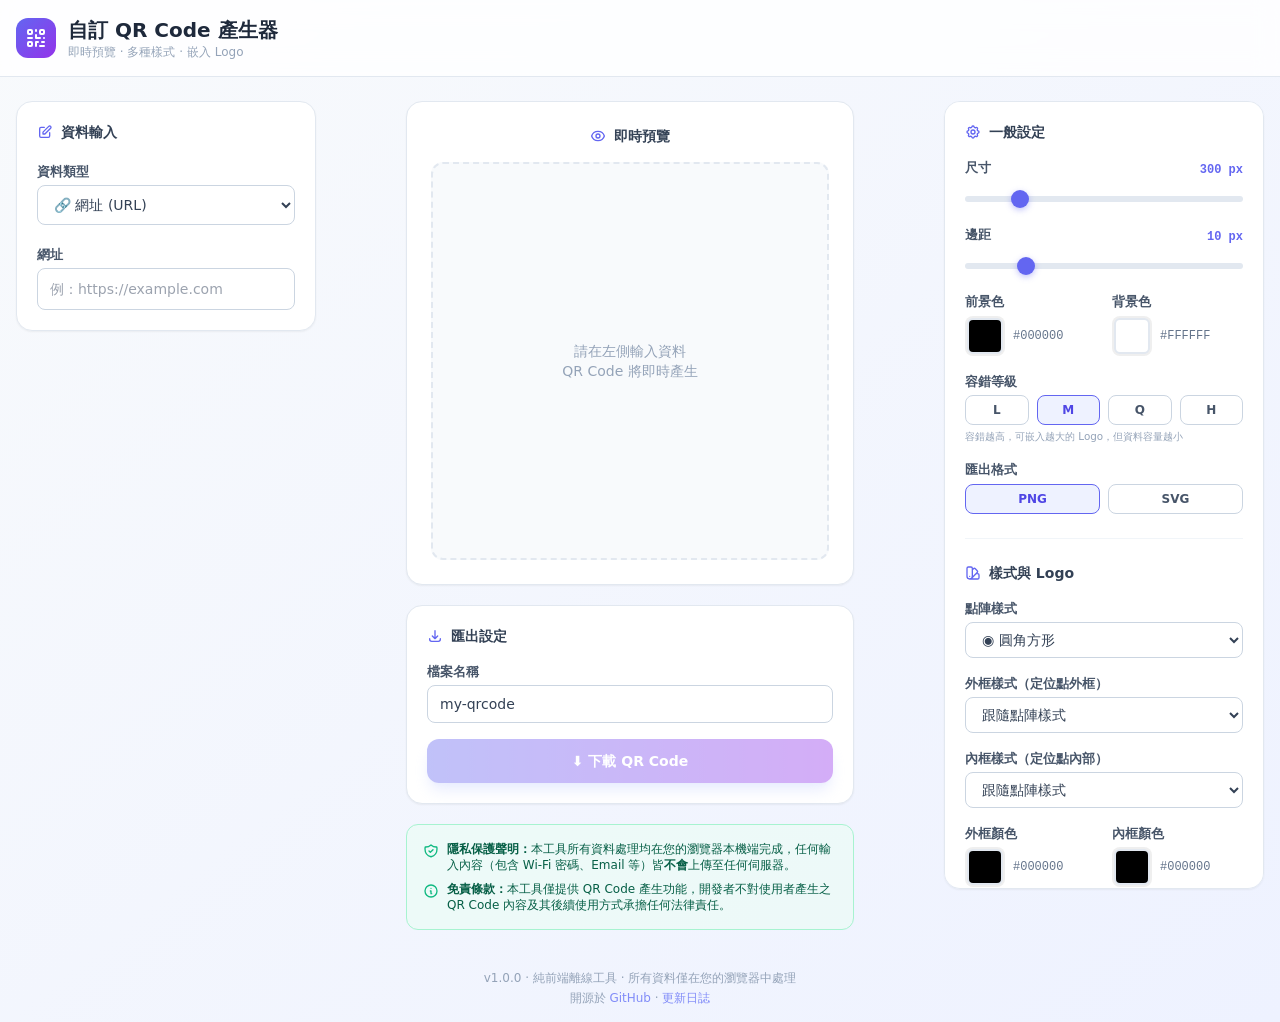
==== commit 74bdddfb: ""correct the problem of upload of image and url"" ====
--- a/index.html
+++ b/index.html
@@ -173,7 +173,7 @@
         </div>
       </div>
       <!-- [9] Version badge -->
-      <span class="text-[0.6rem] text-slate-400 bg-slate-100 px-2 py-0.5 rounded-full hidden sm:inline" aria-label="版本號 1.6.0">v1.6.0</span>
+      <span class="text-[0.6rem] text-slate-400 bg-slate-100 px-2 py-0.5 rounded-full hidden sm:inline" aria-label="版本號 1.0.0">v1.0.0</span>
     </div>
   </header>
 
@@ -413,7 +413,7 @@
 
   <!-- ════════ Footer ════════ -->
   <footer class="text-center py-4 text-xs text-slate-400" role="contentinfo">
-    <p>v1.6.0 · 純前端離線工具 · 所有資料僅在您的瀏覽器中處理</p>
+    <p>v1.0.0 · 純前端離線工具 · 所有資料僅在您的瀏覽器中處理</p>
     <p class="mt-1">
       開源於 <a href="https://github.com/" class="text-indigo-400 hover:underline" target="_blank" rel="noopener noreferrer">GitHub</a>
       · <a href="CHANGELOG.html" class="text-indigo-400 hover:underline">更新日誌</a>
